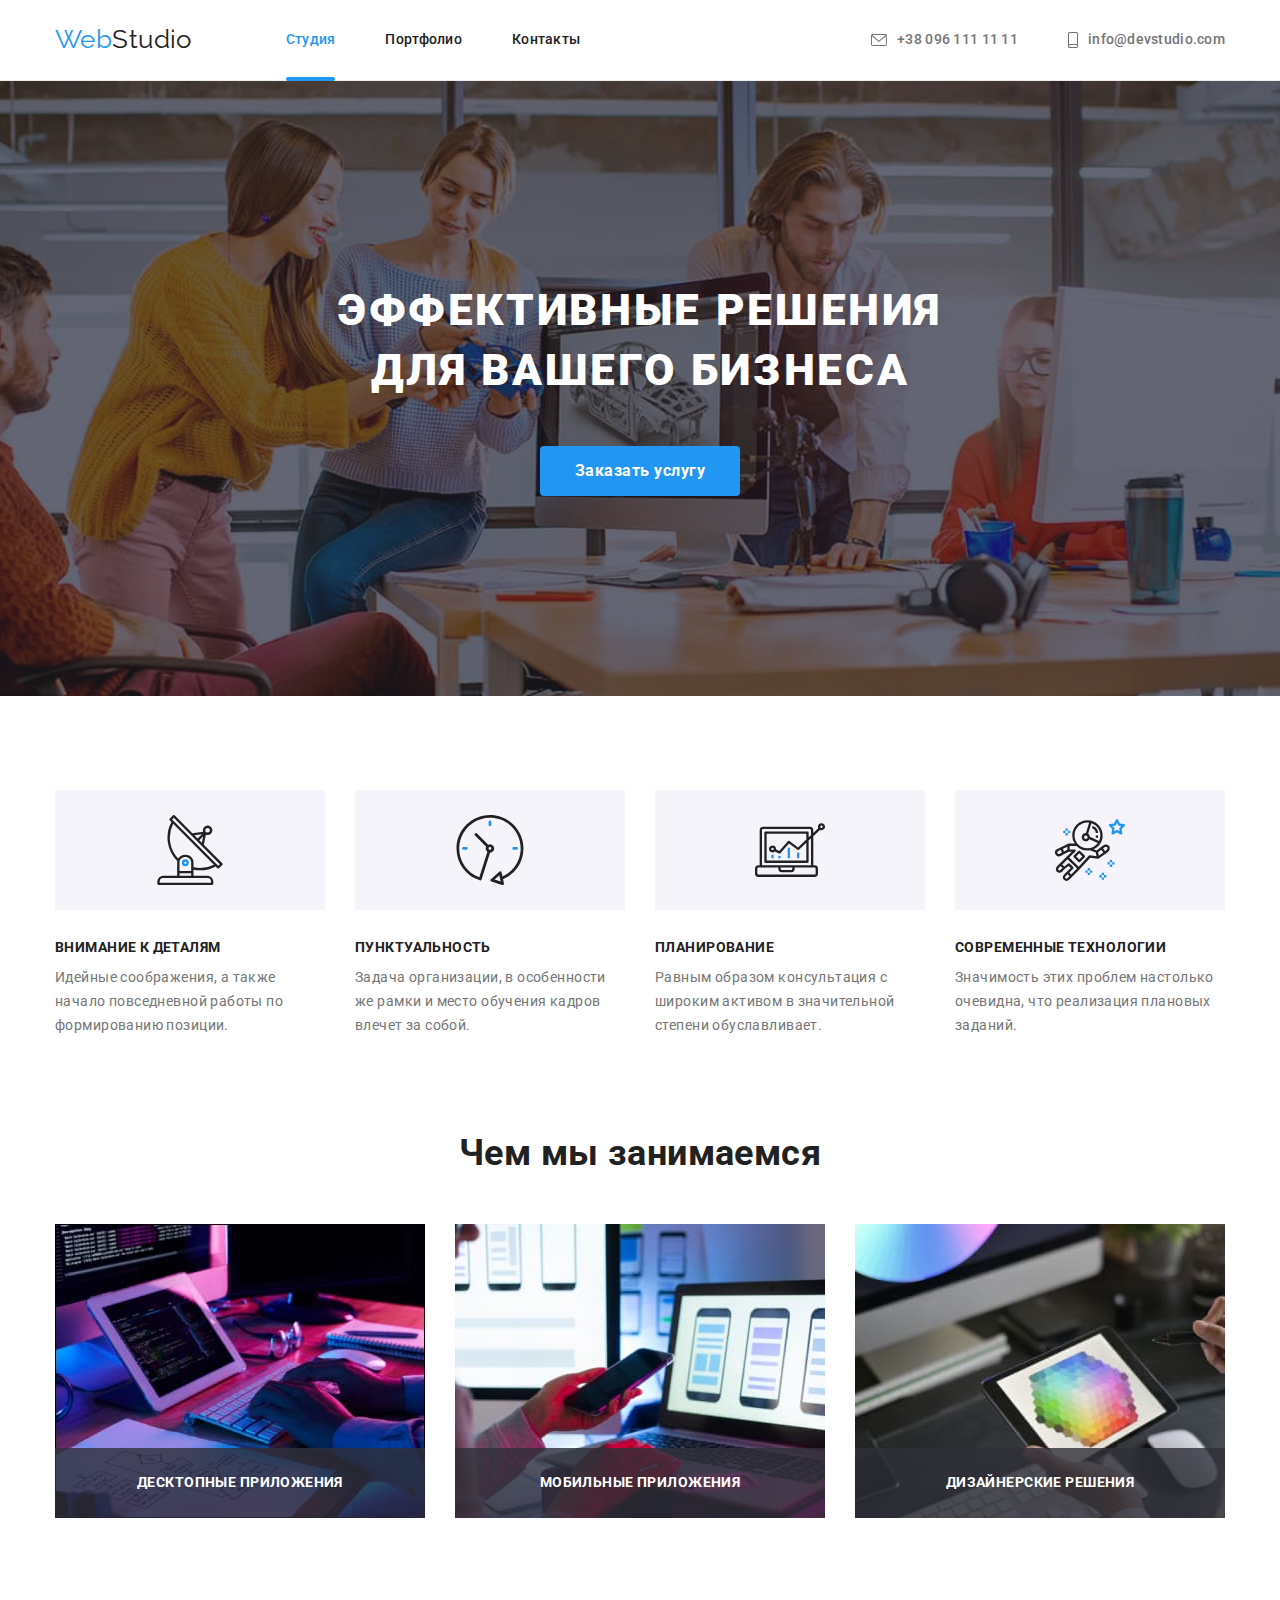
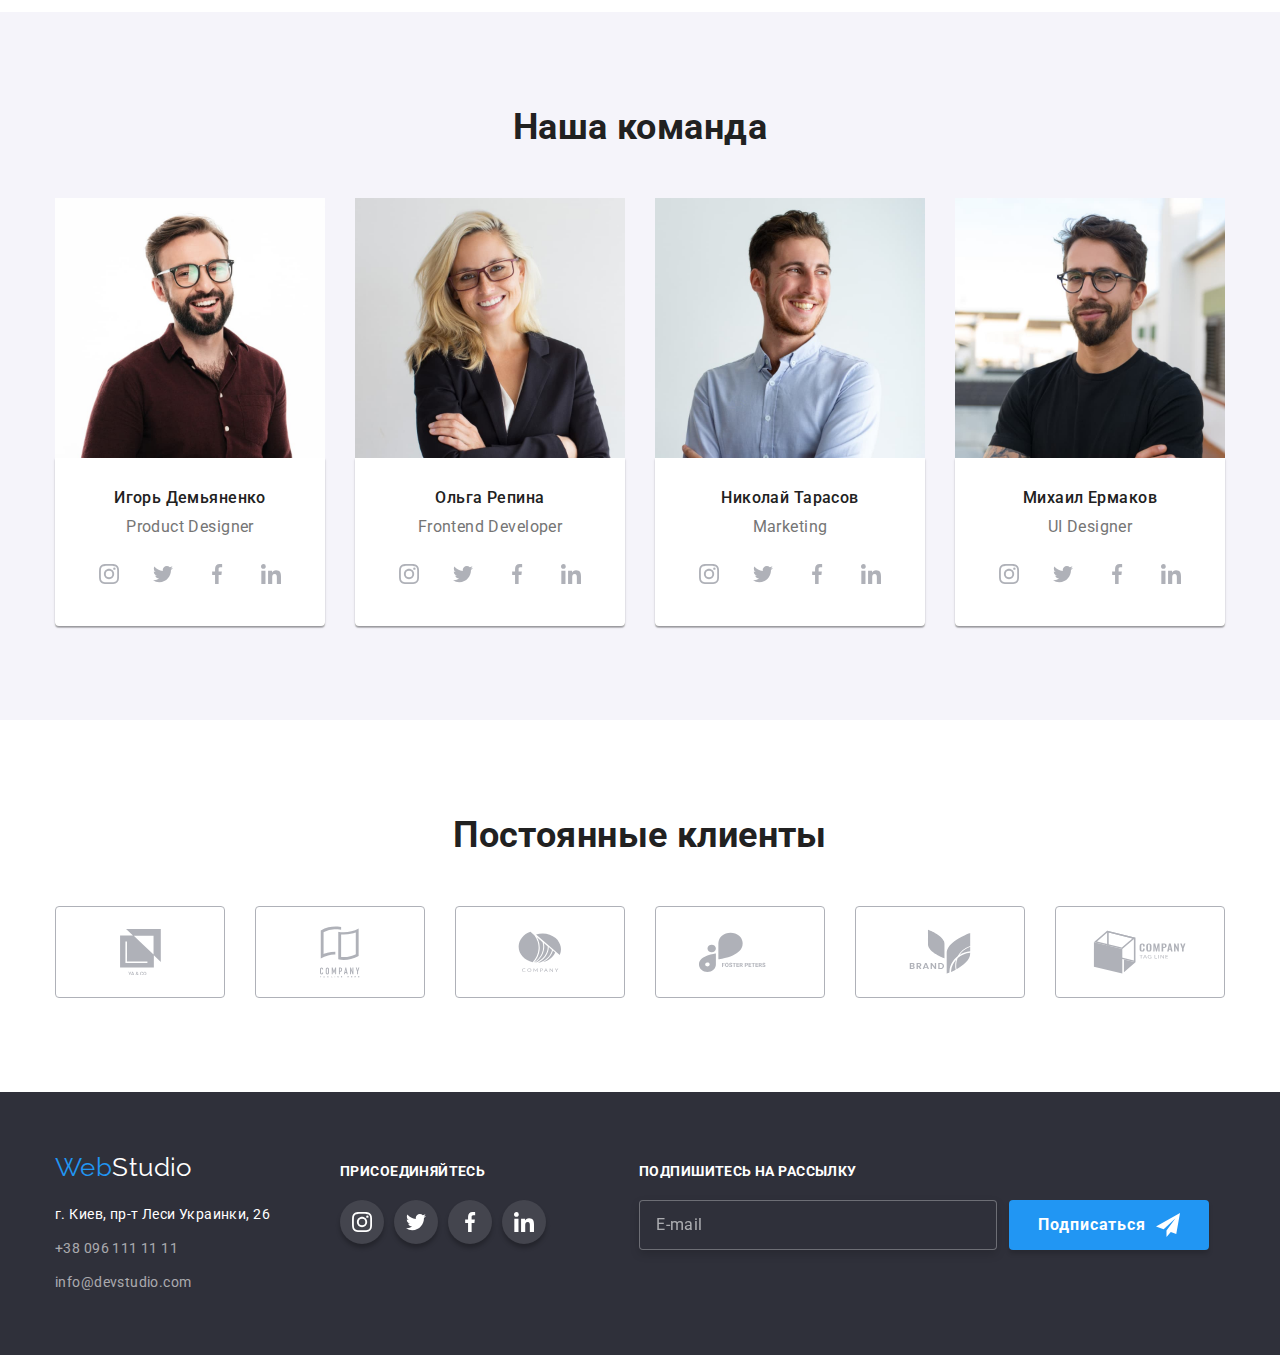
==== index.html @ 4ffe0997 "Created" ====
<!DOCTYPE html>
<html lang="ru">
	<head>
		<meta charset="UTF-8" />
		<meta http-equiv="X-UA-Compatible" content="IE=edge" />
		<meta name="viewport" content="width=device-width, initial-scale=1.0" />
		<title>Home Work №6</title>
		<link
			href="https://fonts.googleapis.com/css2?family=Raleway:wght@700&family=Roboto:wght@400;500;700;900&display=swap"
			rel="stylesheet"
		/>
		<link
			rel="stylesheet"
			href="https://cdnjs.cloudflare.com/ajax/libs/modern-normalize/1.0.0/modern-normalize.min.css"
		/>
		<link rel="stylesheet" href="./css/styles.css" />
	</head>
	<body>
		<!-- Навигация, логотип -->
		<header class="header">
			<div class="conteiner page-navigation">
				<a href="index.html" lang="en" class="header-logo">
					<span class="logo-span">Web</span>Studio</a>
				<nav class="header-navigation">
					<ul class="list navigation-list">
						<li class="item-nav"><a href="index.html" class="link current">Студия</a></li>
						<li class="item-nav"><a href="portfolio.html" class="link">Портфолио</a></li>
						<li class="item-nav"><a href="#" class="link">Контакты</a></li>
					</ul>
				</nav>
				<ul class="header-address list">
					<li class="item-adr">
						<a href="tel:+380961111111" class="link icon-contact">
							<svg class="header-icon" width="16" height="12">
								<use href="./images/icons.svg#icon-envelope"></use>
							</svg>
							+38 096 111 11 11
						</a>
					</li>
					<li class="item-adr">
						<a href="mailto:info@devstudio.com" class="link icon-contact">
							<svg class="header-icon" width="10" height="16">
								<use href="./images/icons.svg#icon-smartphone"></use>
							</svg>
							info@devstudio.com
						</a>
					</li>
				</ul>
			</div>
		</header>
		<!-- Главная страница-->
		<main>
			<!--Секция герой-->
			<section class="hero">
				<div class="conteiner">
					<h1 class="hero-title">Эффективные решения для вашего бизнеса</h1>
					<button class="hero-button" data-modal-open type="button" >Заказать услугу</button>
				</div>
			</section>
			<!--Наши преимущества-->
			<section class="section characters-section">
				<div class="conteiner">
					<h2 class="hidden">Наши преимущества</h2>
					<ul class="list characters-list">
						<li class="item-characters">
							<div class="decoration-bacground">
								<svg width="70" height="70">
									<use href="./images/icons.svg#icon-antenna"></use>
								</svg>
							</div>
							<h3 class="items-title">Внимание к деталям</h3>
							<p class="items-description">
								Идейные соображения, а также начало повседневной работы по формированию позиции.
							</p>
						</li>
						<li class="item-characters">
							<div class="decoration-bacground">
								<svg width="70" height="70">
									<use href="./images/icons.svg#clock"></use>
								</svg>
							</div>
							<h3 class="items-title">Пунктуальность</h3>
							<p class="items-description">
								Задача организации, в особенности же рамки и место обучения кадров влечет за собой.
							</p>
						</li>
						<li class="item-characters">
							<div class="decoration-bacground">
								<svg width="70" height="70">
									<use href="./images/icons.svg#diagram"></use>
								</svg>
							</div>
							<h3 class="items-title">Планирование</h3>
							<p class="items-description">
								Равным образом консультация с широким активом в значительной степени обуславливает.
							</p>
						</li>
						<li class="item-characters">
							<div class="decoration-bacground">
								<svg width="70" height="70">
									<use href="./images/icons.svg#icon-astronaut"></use>
								</svg>
							</div>
							<h3 class="items-title">Современные технологии</h3>
							<p class="items-description">
								Значимость этих проблем настолько очевидна, что реализация плановых заданий.
							</p>
						</li>
					</ul>
				</div>
			</section>
			<!-- Что мы делаем-->
			<section class="section work-section">
				<div class="conteiner">
					<h2 class="work-title">Чем мы занимаемся</h2>
					<ul class="list work-list">
						<li class="item-work-photo">
							<div class="photo-overlay">
								<img
									src="./images/img.jpg"
									alt="програмист работает на компьютере"
									width="370"
									height="294"
								/>
								<p class="photo-description">Десктопные приложения</p>
							</div>
						</li>
						<li class="item-work-photo">
							<div class="photo-overlay">
								<img
									src="./images/box_2.jpg"
									alt="програмист работает на мобильном телефоне"
									width="370"
									height="294"
								/>
								<p class="photo-description">Мобильные приложения</p>
							</div>
						</li>
						<li class="item-work-photo">
							<div class="photo-overlay">
								<img
									src="./images/box_3.jpg"
									alt="програмист работает на планшете"
									width="370"
									height="294"
								/>
								<p class="photo-description">Дизайнерские решения</p>
							</div>
						</li>
					</ul>
				</div>
			</section>
			<!-- Наша команда -->
			<section class="section-team">
				<div class="conteiner team">
					<h2 class="team-title">Наша команда</h2>
					<ul class="list team-list">
						<li class="item-team">
							<img src="./images/manager.jpg" alt="дизайнер" width="270" height="260" />
							<div class="team-border">
								<h3 class="team-name">Игорь Демьяненко</h3>
								<p lang="en" class="team-proffesion">Product Designer</p>
								<ul class="list socialicons-list team">
									<li class="item-socialicons">
										<a
											class="socialicons-link team"
											href="https://www.instagram.com/"
											target="_blank"
											rel="noreferrer noopener"
										>
											<svg class="socialicons-image team" width="20" height="20">
												<use href="./images/icons.svg#icon-instagram"></use>
											</svg>
										</a>
									</li>
									<li class="item-socialicons">
										<a class="socialicons-link team" href="https://twitter.com/" target="_blank" rel="noreferrer noopener">
											<svg class="socialicons-image team" width="20" height="20">
												<use href="./images/icons.svg#icon-twitter"></use>
											</svg>
										</a>
									</li>
									<li class="item-socialicons">
										<a
											class="socialicons-link team"
											href="https://www.facebook.com/"
											target="_blank"
											rel="noreferrer noopener"
										>
											<svg class="socialicons-image team" width="20" height="20">
												<use href="./images/icons.svg#icon-facebook"></use>
											</svg>
										</a>
									</li>
									<li class="item-socialicons">
										<a
											class="socialicons-link team"
											href="https://ru.linkedin.com/"
											target="_blank"
											rel="noreferrer noopener"
										>
											<svg class="socialicons-image team" width="20" height="20">
												<use href="./images/icons.svg#icon-linkedin"></use>
											</svg>
										</a>
									</li>
								</ul>
							</div>
						</li>
						<li class="item-team">
							<img src="./images/developer.jpg" alt="фронтенд разработчик" width="270" height="260" />
							<div class="team-border">
								<h3 class="team-name">Ольга Репина</h3>
								<p lang="en" class="team-proffesion">Frontend Developer</p>
								<ul class="list socialicons-list team">
									<li class="item-socialicons">
										<a
											class="socialicons-link team"
											href="https://www.instagram.com/"
											target="_blank"
											rel="noreferrer noopener"
										>
											<svg class="socialicons-image team" width="20" height="20">
												<use href="./images/icons.svg#icon-instagram"></use>
											</svg>
										</a>
									</li>
									<li class="item-socialicons">
										<a class="socialicons-link team" href="https://twitter.com/" target="_blank" rel="noreferrer noopener">
											<svg class="socialicons-image team" width="20" height="20">
												<use href="./images/icons.svg#icon-twitter"></use>
											</svg>
										</a>
									</li>
									<li class="item-socialicons">
										<a
											class="socialicons-link team"
											href="https://www.facebook.com/"
											target="_blank"
											rel="noreferrer noopener"
										>
											<svg class="socialicons-image team" width="20" height="20">
												<use href="./images/icons.svg#icon-facebook"></use>
											</svg>
										</a>
									</li>
									<li class="item-socialicons">
										<a
											class="socialicons-link team"
											href="https://ru.linkedin.com/"
											target="_blank"
											rel="noreferrer noopener"
										>
											<svg class="socialicons-image team" width="20" height="20">
												<use href="./images/icons.svg#icon-linkedin"></use>
											</svg>
										</a>
									</li>
								</ul>
							</div>
						</li>
						<li class="item-team">
							<img src="./images/marketing.jpg" alt="маркетолог" width="270" height="260" />
							<div class="team-border">
								<h3 class="team-name">Николай Тарасов</h3>
								<p lang="en" class="team-proffesion">Marketing</p>
								<ul class="list socialicons-list team">
									<li class="item-socialicons">
										<a
											class="socialicons-link team"
											href="https://www.instagram.com/"
											target="_blank"
											rel="noreferrer noopener"
										>
											<svg class="socialicons-image team" width="20" height="20">
												<use href="./images/icons.svg#icon-instagram"></use>
											</svg>
										</a>
									</li>
									<li class="item-socialicons">
										<a class="socialicons-link team" href="https://twitter.com/" target="_blank" rel="noreferrer noopener">
											<svg class="socialicons-image team" width="20" height="20">
												<use href="./images/icons.svg#icon-twitter"></use>
											</svg>
										</a>
									</li>
									<li class="item-socialicons">
										<a
											class="socialicons-link team"
											href="https://www.facebook.com/"
											target="_blank"
											rel="noreferrer noopener"
										>
											<svg class="socialicons-image team" width="20" height="20">
												<use href="./images/icons.svg#icon-facebook"></use>
											</svg>
										</a>
									</li>
									<li class="item-socialicons">
										<a
											class="socialicons-link team"
											href="https://ru.linkedin.com/"
											target="_blank"
											rel="noreferrer noopener"
										>
											<svg class="socialicons-image team" width="20" height="20">
												<use href="./images/icons.svg#icon-linkedin"></use>
											</svg>
										</a>
									</li>
								</ul>
							</div>
						</li>
						<li class="item-team">
							<img src="./images/designer.jpg" alt="дизайнер" width="270" height="260" />
							<div class="team-border">
								<h3 class="team-name">Михаил Ермаков</h3>
								<p lang="en" class="team-proffesion">UI Designer</p>
								<ul class="list socialicons-list team">
									<li class="item-socialicons">
										<a
											class="socialicons-link team"
											href="https://www.instagram.com/"
											target="_blank"
											rel="noreferrer noopener"
										>
											<svg class="socialicons-image team" width="20" height="20">
												<use href="./images/icons.svg#icon-instagram"></use>
											</svg>
										</a>
									</li>
									<li class="item-socialicons">
										<a class="socialicons-link team" href="https://twitter.com/" target="_blank" rel="noreferrer noopener">
											<svg class="socialicons-image team" width="20" height="20">
												<use href="./images/icons.svg#icon-twitter"></use>
											</svg>
										</a>
									</li>
									<li class="item-socialicons">
										<a
											class="socialicons-link team"
											href="https://www.facebook.com/"
											target="_blank"
											rel="noreferrer noopener"
										>
											<svg class="socialicons-image team" width="20" height="20">
												<use href="./images/icons.svg#icon-facebook"></use>
											</svg>
										</a>
									</li>
									<li class="item-socialicons">
										<a
											class="socialicons-link team"
											href="https://ru.linkedin.com/"
											target="_blank"
											rel="noreferrer noopener"
										>
											<svg class="socialicons-image team" width="20" height="20">
												<use href="./images/icons.svg#icon-linkedin"></use>
											</svg>
										</a>
									</li>
								</ul>
							</div>
						</li>
					</ul>
				</div>
			</section>
			<!-- Наши клиенты -->
			<section class="section-clients">
				<div class="conteiner">
					<h2 class="title-clients">Постоянные клиенты</h2>
					<ul class="list clients-list">
						<li class="item-clients">
							<a class="link-client" href="https://vega.ua/" target="_blank" rel="noreferrer noopener">
								<svg class="client-image" width="41" height="46.7">
									<use href="./images/icons.svg#icon-tagline"></use>
								</svg>
							</a>
						</li>
						<li class="item-clients">
							<a class="link-client" href="https://vega.ua/" target="_blank" rel="noreferrer noopener">
								<svg class="client-image" width="40" height="52">
									<use href="./images/icons.svg#icon-yaco"></use>
								</svg>
							</a>
						</li>
						<li class="item-clients">
							<a class="link-client" href="https://vega.ua/" target="_blank" rel="noreferrer noopener">
								<svg class="client-image" width="43.46" height="41.18">
									<use href="./images/icons.svg#icon-company"></use>
								</svg>
							</a>
						</li>
						<li class="item-clients">
							<a class="link-client" href="https://vega.ua/" target="_blank" rel="noreferrer noopener">
								<svg class="client-image" width="84.44" height="40.62">
									<use href="./images/icons.svg#icon-foster"></use>
								</svg>
							</a>
						</li>
						<li class="item-clients">
							<a class="link-client" href="https://vega.ua/" target="_blank" rel="noreferrer noopener">
								<svg class="client-image" width="62.54" height="45.43">
									<use href="./images/icons.svg#icon-brand"></use>
								</svg>
							</a>
						</li>
						<li class="item-clients">
							<a class="link-client" href="https://vega.ua/" target="_blank" rel="noreferrer noopener">
								<svg class="client-image" width="93.79" height="43.93">
									<use href="./images/icons.svg#icon-companyteg"></use>
								</svg>
							</a>
						</li>
					</ul>
				</div>
			</section>
		</main>
		<!-- Адрес, контакты -->
		<footer class="footer">
			<div class="conteiner flex-bottom">
				<div class="footer-firstblock">
					<a href="index.html" lang="en" class="footer-logo">
						<span class="logo-bottom">Web</span>Studio</a>
					<address>
						<ul class="list">
							<li class="item-contact">
								<a
									href="https://www.google.com.ua/maps/place/%D0%B1%D1%83%D0%BB.+%D0%9B%D0%B5%D1%81%D0%B8+%D0%A3%D0%BA%D1%80%D0%B0%D0%B8%D0%BD%D0%BA%D0%B8,+26,+%D0%9A%D0%B8%D0%B5%D0%B2,+02000/@50.4265807,30.5361971,17z/data=!3m1!4b1!4m5!3m4!1s0x40d4cf0e033ecbe9:0x57a4dffefec77da0!8m2!3d50.4265807!4d30.5383858?hl=ru"
									target="_blank"
									rel="noreferrer noopener"
									class="link-map"
								>
									г. Киев, пр-т Леси Украинки, 26
								</a>
							</li>
							<li class="item-contact">
								<a href="tel:+380961111111" class="link-contact">+38 096 111 11 11</a>
							</li>
							<li>
								<a href="mailto:info@devstudio.com" class="link-contact">info@devstudio.com</a>
							</li>
						</ul>
					</address>
				</div>
				<div class="social-block">
					<p class="social-bl-title">присоединяйтесь</p>
					<ul class="list socialicons-list">
						<li class="item-socialicons">
							<a class="socialicons-link" href="https://www.instagram.com/" target="_blank" rel="noreferrer noopener">
								<svg class="socialicons-image" width="20" height="20">
									<use href="./images/icons.svg#icon-instagram"></use>
								</svg>
							</a>
						</li>
						<li class="item-socialicons">
							<a class="socialicons-link" href="https://twitter.com/" target="_blank" rel="noreferrer noopener">
								<svg class="socialicons-image" width="20" height="20">
									<use href="./images/icons.svg#icon-twitter"></use>
								</svg>
							</a>
						</li>
						<li class="item-socialicons">
							<a class="socialicons-link" href="https://www.facebook.com/" target="_blank" rel="noreferrer noopener">
								<svg class="socialicons-image" width="20" height="20">
									<use href="./images/icons.svg#icon-facebook"></use>
								</svg>
							</a>
						</li>
						<li class="item-socialicons">
							<a class="socialicons-link" href="https://ru.linkedin.com/" target="_blank" rel="noreferrer noopener">
								<svg class="socialicons-image" width="20" height="20">
									<use href="./images/icons.svg#icon-linkedin"></use>
								</svg>
							</a>
						</li>
					</ul>
				</div>
				<div class="subscribe-block">
					<b class="subscribe-block-title">Подпишитесь на рассылку</b>
					<form class="subscribe-form">
						<label class="hidden" for="e-mail">E-mail</label>
						<input type="email" name="e-mail" id="e-mail" placeholder="E-mail" />
						<button class="btn-submit" type="submit">
							Подписаться
							<svg class="icon-send" width="24" height="24">
								<use href="./images/icons.svg#icon-icon-send"></use>
							</svg>
						</button>
					</form>
				</div>
			</div>
		</footer>
		<!-- Moдальное окно -->
		<div class="backdrop is-hidden" data-modal>
			<div class="modal">
				<button data-modal-close class="close-btn" type="button">
					<svg class="close-svg" width="11" height="11">
						<use href="./images/icons.svg#Vector"></use>
					</svg>
				</button>
				<b class="modal-title">Оставьте свои данные, мы вам перезвоним</b>
				<form action="subscribe" class="form">
					<ul class="list form-list">
						<li class="item-form">
							<label class="label-form" for="name">Имя</label>
							<div class="item-form-thumb">
								<input type="text" name="name" id="name" />
								<span class="modal-span">
									<svg width="18" height="18">
										<use href="./images/icons.svg#icon-person-form"></use>
									</svg>
								</span>
							</div>
						</li>
						<li class="item-form">
							<label class="label-form" for="tel">Телефон</label>
							<div class="item-form-thumb">
								<input type="tel" name="tel" id="tel" />
								<span class="modal-span">
									<svg class="" width="18" height="18">
										<use href="./images/icons.svg#icon-phone-form"></use>
									</svg>
								</span>
							</div>
						</li>
						<li class="item-form">
							<label class="label-form" for="email">Почта</label>

							<div class="item-form-thumb">
								<input type="email" name="email" id="email" />
								<span class="modal-span">
									<svg class="" width="18" height="18">
										<use href="./images/icons.svg#icon-email-form"></use>
									</svg>
								</span>
							</div>
						</li>
						<li class="item-form">
							<label class="label-form" for="comment">Комментарий</label>
							<textarea name="comment" id="comment" rows="10" placeholder="Введите текст"></textarea>
						</li>
					</ul>
					<div class="checkbox-block">
						<label class="checkbox-label">
							<input class="checkbox hidden" type="checkbox" name="policy" />
							<span class="checkbox-decor">
								<svg width="16" height="15">
									<use href="./images/icons.svg#icon-icon-check"></use>
								</svg>
							</span>
							<span class="checkbox-policy">Соглашаюсь с рассылкой и принимаю
							<a class="link-policy" href="#">Условия договора</a></span>
						</label>
					</div>

					<div class="btn-direction">
						<button class="btn-submit form" type="submit">Отправить</button>
					</div>
				</form>
			</div>
		</div>
		<script src="./js/modal.js"></script>
	</body>
</html>
---- css/styles.css ----
/* Основные свойства */
:root {
	--primary-text-colour: #212121;
	--title-text-colour: #757575;
	--accent-colour: #2196f3;
	--page-maintitle-color: #ffffff;
	--hero-footer-backcolor: #2f303a;
	--change-color-button: #188ce8;
	--transition-cube: cubic-bezier(0.4, 0, 0.2, 1);
}
h1,
h2,
h3,
h4,
h5,
h6 {
	margin: 0;
}

/* Общие стили*/
body {
	background-color: var(--page-maintitle-color);
	color: var(--primary-text-colour);
	font-family: "Roboto", sans-serif;
	font-size: 14px;
	letter-spacing: 0.03em;
}
.list {
	list-style: none;
	margin: 0;
	padding: 0;
}
.conteiner {
	width: 1200px;
	/* outline: 2px solid tomato; */
	margin-left: auto;
	margin-right: auto;
	padding-left: 15px;
	padding-right: 15px;
}

img {
	display: block;
	max-width: 100%;
	height: auto;
}
.hidden {
	position: absolute;
	white-space: nowrap;
	width: 1px;
	height: 1px;
	overflow: hidden;
	border: 0;
	padding: 0;
	clip: rect(0 0 0 0);
	clip-path: inset(50%);
	margin: -1px;
}
textarea {
	resize: none;
}
/*Навигация, логотип верх страницы */
.header {
	border-bottom: 1px solid rgba(236, 236, 236, 1);
}
.page-navigation {
	display: flex;
	align-items: center;
	border-bottom: none;
}
.header-logo {
	display: block;
	padding-top: 24px;
	padding-bottom: 25px;

	transition: color 250ms var(--transition-cube);

	text-decoration: none;
	color: var(--primary-text-colour);
	font-family: "Raleway", sans-serif;
	font-size: 26px;
	line-height: 1.19;
}
.logo-span {
	color: var(--accent-colour);
}
.header-logo:hover,
.header-logo:focus {
	color: var(--accent-colour);
}
.header-navigation {
	margin-left: 94px;
}
.navigation-list {
	display: flex;
}
.item-nav + .item-nav {
	margin-left: 50px;
}
.link {
	padding-top: 32px;
	padding-bottom: 32px;
	display: block;
	
	text-decoration: none;
	font-weight: 500;
	font-size: 14px;
	line-height: 1.14;
	letter-spacing: 0.02em;
	color: var(--primary-text-colour);

}
.item-nav .link {
	position: relative;
	display: inline-block;

	transition: color 250ms var(--transition-cube);
}
.link.current {
	color: var(--accent-colour);
}
.link.current::after {
	position: absolute;
	left: 0;
	bottom: -1px;

	content: "";
	width: 100%;
	height: 4px;
	background-color: rgba(33, 150, 243, 1);
	border-radius: 2px;
}
.header-address {
	display: flex;
	margin-left: auto;

	transition: color 250ms var(--transition-cube);
}
.item-adr:not(:last-child) {
	margin-right: 50px;
}
.icon-contact {
	display: flex;
	padding-top: 32px;
	padding-bottom: 32px;
	align-items: center;
	color: var(--title-text-colour);
	transition: color 250ms var(--transition-cube);
}
.header-icon {
	margin-right: 10px;
	fill: currentColor;
}
.link:hover,
.link:focus,
.header-address .link:hover,
.header-address .link:focus {
	color: var(--accent-colour);
}

/* Главная страница */
/* Секция герой */
.hero .conteiner {
	width: 696px;
}
.hero {
	padding-top: 200px;
	padding-bottom: 200px;
	margin-left: auto;
	margin-right: auto;

	text-align: center;

	/* outline: solid 3px tomato; */
	background-color: var(--hero-footer-backcolor);

	max-width: 1600px;
	background-image: linear-gradient(to right, rgba(47, 48, 58, 0.4), rgba(47, 48, 58, 0.4)),
		url(../images/sectionphoto.jpg);
	background-repeat: no-repeat;
	background-position: center;
	background-size: cover;
}

.hero-title {
	display: block;
	margin-bottom: 45px;

	color: var(--page-maintitle-color);
	font-weight: 900;
	font-size: 44px;
	line-height: 1.36;
	text-transform: uppercase;
	letter-spacing: 0.06em;
}
.hero-button {
	background-color: var(--accent-colour);
	color: var(--page-maintitle-color);
	font-weight: 700;
	font-size: 16px;
	line-height: 1.88;
	letter-spacing: 0.03em;

	transition: color 250ms var(--transition-cube), background-color 250ms var(--transition-cube);

	min-width: 200px;
	border-radius: 4px;
	border: none;
	cursor: pointer;
	padding: 10px 32px;
}
.hero-button:hover,
.hero-button:focus {
	color: var(--page-maintitle-color);
	background-color: var(--change-color-button);
}

/* Секция наши преимущества */
.characters-section {
	padding-top: 94px;
	padding-bottom: 94px;
}
.characters-list {
	display: flex;
}
.item-characters {
	width: 270px;
}
.item-characters:not(:last-child) {
	margin-right: 30px;
}
.decoration-bacground {
	display: flex;
	align-items: center;
	justify-content: center;
	margin-bottom: 30px;
	height: 120px;
	background-color: rgba(245, 244, 250, 1);
}
.items-title {
	margin-bottom: 10px;

	font-weight: 700;
	font-size: 14px;
	line-height: 1.14;
	text-transform: uppercase;
	letter-spacing: 0.03em;
}
.items-description {
	margin: 0;

	color: var(--title-text-colour);
	line-height: 1.71;
	letter-spacing: 0.03em;
}

/* Что мы делаем */
.work-section {
	padding-bottom: 94px;
}
.work-title {
	margin-bottom: 50px;
	font-weight: 700;
	font-size: 36px;
	line-height: 1.17;
	text-align: center;
}
.work-list {
	display: flex;
}
.item-work-photo:not(:last-child) {
	margin-right: 30px;
}
.photo-overlay {
	position: relative;
}
.photo-description {
	position: absolute;
	left: 0;
	bottom: 0;
	width: 100%;
	height: 70px;

	display: flex;
	justify-content: center;
	align-items: center;

	margin: 0;

	font-weight: 700;
	line-height: 1.17;
	color: rgba(255, 255, 255, 1);
	text-transform: uppercase;

	background-color: rgba(47, 48, 58, 0.8);
}
/* Наша команда */
.section-team {
	background-color: #f5f4fa;
	padding-top: 94px;
	padding-bottom: 94px;
}
.team-title {
	margin-bottom: 50px;
	font-weight: 700;
	font-size: 36px;
	line-height: 1.17;
	text-align: center;	
}
.team-list {
	display: flex;
}
.item-team:not(:last-child) {
	margin-right: 30px;
}
.item-team {
	text-align: center;
	background-color: var(--page-maintitle-color);
}
.team-border {
	padding-top: 30px;
	padding-bottom: 30px;
	border-radius: 0px 0px 4px 4px;

	box-shadow: 0px 2px 1px 0px rgba(0, 0, 0, 0.2), 0px 1px 1px 0px rgba(0, 0, 0, 0.14),
		0px 1px 3px 0px rgba(0, 0, 0, 0.12);
}
.team-name {
	font-weight: 500;
	font-size: 16px;
	line-height: 1.19;
	margin-bottom: 10px;
}
.team-proffesion {
	color: var(--title-text-colour);
	font-size: 16px;
	line-height: 1.19;
	margin: 0;
	margin-bottom: 16px;
}
.socialicons-list {
	display: flex;
}
.socialicons-list.team {
	justify-content: center;
}
.item-socialicons:not(:last-child) {
	margin-right: 10px;
}
.socialicons-link.team {
	border: none;
	box-shadow: none;
	color: #afb1b8;

	transition: color 250ms var(--transition-cube), background-color 250ms var(--transition-cube);
}
.socialicons-link.team:hover,
.socialicons-link.team:focus {
	color: var(--page-maintitle-color);
}
.socialicons-link {
	display: flex;
	align-items: center;
	justify-content: center;

	transition: background-color 250ms var(--transition-cube);

	width: 44px;
	height: 44px;

	background-color: rgba(255, 255, 255, 0.1);
	border-radius: 50px;
	box-shadow: 0px 4px 4px 0px rgba(0, 0, 0, 0.25);
}
.socialicons-link:hover,
.socialicons-link:focus {
	background-color: var(--accent-colour);
}
.socialicons-image.team {
	fill: currentColor;
}
.socialicons-image {
	fill: var(--page-maintitle-color);
}

/* Наши клиенты */
.section-clients {
	padding-top: 94px;
	padding-bottom: 94px;
}
.title-clients {
	margin-bottom: 50px;

	font-size: 36px;
	font-weight: 700;
	line-height: 1.17;
	text-align: center;
}
.clients-list {
	display: flex;
}
.item-clients:not(:last-child) {
	margin-right: 30px;
}
.link-client {
	display: flex;
	align-items: center;
	justify-content: center;
	width: 170px;
	height: 92px;

	transition: color 250ms var(--transition-cube), border 250ms var(--transition-cube);

	color: rgba(175, 177, 184, 1);
	border: solid 1px rgba(175, 177, 184, 1);
	border-radius: 4px;
}
.client-image {
	fill: currentColor;
}
.link-client:hover,
.link-client:focus {
	border: solid 1px rgba(33, 150, 243, 1);
	color: var(--accent-colour);
}

/* Страница Портфолио */
/* Кнопки */
.list.button {
	display: flex;
	justify-content: center;
	margin-bottom: 50px;
}
.li-button:not(:last-child) {
	margin-right: 10px;
}
.nav-buttons {
	padding: 6px 22px;

	font-weight: 500;
	font-size: 16px;
	line-height: 1.62;
	letter-spacing: 0.03em;

	transition: color 250ms var(--transition-cube), background-color 250ms var(--transition-cube),
		box-shadow 250ms var(--transition-cube);

	border-radius: 4px;
	border: none;
	cursor: pointer;
}
.nav-buttons.main {
	background-color: var(--accent-colour);
	color: var(--page-maintitle-color);
}
.nav-buttons:hover,
.nav-buttons:focus {
	color: var(--page-maintitle-color);
	background-color: var(--accent-colour);
	box-shadow: 1px 4px 6px 0px rgba(0, 0, 0, 0.16), 0px 4px 4px 0px rgba(0, 0, 0, 0.06),
		0px 1px 1px 0px rgba(0, 0, 0, 0.12);
}

/* Наши работы */
.section.serv {
	padding-top: 94px;
	padding-bottom: 94px;
}
.list.service {
	display: flex;
	flex-wrap: wrap;
}
.product {
	width: calc((100% - 60px) / 3);
	margin-right: 30px;
	margin-bottom: 30px;
}
.decor-shadow {
	text-decoration: none;
	color: var(--primary-text-colour);
	display: inline-block;

	transition: box-shadow 250ms var(--transition-cube);
}

.decor-shadow:hover,
.decor-shadow:focus {
	box-shadow: 1px 4px 6px 0px rgba(0, 0, 0, 0.16), 0px 4px 4px 0px rgba(0, 0, 0, 0.06),
		0px 1px 1px 0px rgba(0, 0, 0, 0.12);
}

.product:nth-last-child(-n + 3) {
	margin-bottom: 0px;
}
.product:nth-child(3n) {
	margin-right: 0px;
}
.decription {
	padding-top: 20px;
	padding-left: 24px;
	padding-bottom: 20px;
	padding-right: 24px;

	border-bottom: 1px solid rgba(238, 238, 238, 1);
	border-left: 1px solid rgba(238, 238, 238, 1);
	border-right: 1px solid rgba(238, 238, 238, 1);
}
.section-service {
	margin-bottom: 4px;
	font-weight: 700;
	font-size: 18px;
	line-height: 2;
	letter-spacing: 0.06em;
}
.section-description {
	font-size: 16px;
	line-height: 1.88;
	margin: 0;
}
/*Текст на синем фоне */
.thumb {
	position: relative;
	overflow: hidden;
}
.paragraf {
	position: absolute;
	transition: color 250ms var(--transition-cube), transform 250ms var(--transition-cube);
	transform: translateY(0);

	margin: 0;
	width: 100%;
	height: 100%;
	padding: 63px 24px;

	font-weight: 400;
	font-size: 18px;
	line-height: 1.56;
	letter-spacing: 00.03em;
	color: rgba(255, 255, 255, 0);
}

.decor-shadow:hover .paragraf,
.decor-shadow:focus .paragraf {
	color: rgba(255, 255, 255, 1);
	transform: translateY(0%);
}
.decor-shadow:hover .overlay,
.decor-shadow:focus .overlay {
	transform: translateY(-100%);
}
.overlay {
	position: absolute;
	transition: transform 250ms var(--transition-cube);
	transform: translateY(0);

	background-color: rgba(33, 150, 243, 0.9);
	height: 100%;
	width: 100%;
}

/* Футер */
.footer {
	background-color: var(--hero-footer-backcolor);
	padding-top: 60px;
	padding-bottom: 60px;
}
.flex-bottom {
	display: flex;
	align-items: baseline;
}
.footer-firstblock {
	margin-right: 70px;
}
.footer-logo {
	display: inline-block;
	margin-bottom: 20px;

	transition: color 250ms var(--transition-cube);

	font-family: "Raleway", sans-serif;
	color: var(--page-maintitle-color);
	font-size: 26px;
	line-height: 1.19;
	text-decoration: none;
}
.logo-bottom {
	color: var(--accent-colour);
}
.footer-logo:hover,
.footer-logo:focus {
	color: var(--accent-colour);
}
.item-contact {
	margin-bottom: 10px;
}
.link-map {
	display: block;

	text-decoration: none;
	font-style: normal;
	font-size: 14px;
	line-height: 1.71;

	color: var(--page-maintitle-color);
	transition: color 250ms var(--transition-cube);
}
.link-contact {
	display: block;

	text-decoration: none;
	font-style: normal;
	font-size: 14px;
	line-height: 1.71;

	color: rgba(255, 255, 255, 0.6);
	transition: color 250ms var(--transition-cube);
}
.link-map:hover,
.link-map:focus,
.link-contact:hover,
.link-contact:focus {
	color: var(--accent-colour);
}
/* Линки в соцсетях */
.social-bl-title {
	text-transform: uppercase;
	font-size: 14px;
	font-weight: 700;
	color: var(--page-maintitle-color);
	line-height: 1.14;
	margin: 0;
	padding: 0;
	margin-bottom: 20px;
	letter-spacing: 0.03em;
}
/* Подписка */
.subscribe-block {
	align-items: baseline;
	margin-left: 93px;
}
.subscribe-block-title {
	display: block;
	margin: 0;
	margin-bottom: 20px;
	font-weight: 700;
	font-size: 14px;
	line-height: 1.14;
	letter-spacing: 0.03em;
	text-transform: uppercase;

	color: #ffffff;
}
.subscribe-form {
	display: flex;
}
.subscribe-form input {
	padding-top: 15px;
	padding-bottom: 15px;
	padding-left: 16px;
	outline: 0;
	width: 358px;
	border: 1px solid rgba(255, 255, 255, 0.3);
	filter: drop-shadow(0px 4px 4px rgba(0, 0, 0, 0.15));
	border-radius: 4px;
	background-color: var(--hero-footer-backcolor);
}
.subscribe-form input::placeholder {

	font-weight: 400;
	font-size: 16px;
	line-height: 1.25;

	letter-spacing: 0.03em;

	color: rgba(255, 255, 255, 0.6);
}
.btn-submit {
	display: flex;
	justify-content: center;
	align-items: center;
	margin-left: 12px;

	padding: 10px 28px;

	min-width: 200px;

	font-weight: 700;
	font-size: 16px;
	line-height: 1.88;

	letter-spacing: 0.06em;

	color: var(--page-maintitle-color);

	background-color: var(--accent-colour);
	cursor: pointer;
	border: none;
	box-shadow: 0px 4px 4px rgba(0, 0, 0, 0.15);
	border-radius: 4px;

	transition: color 250ms var(--transition-cube), background-color 250ms var(--transition-cube);
}
.btn-submit:hover,
.btn-submit:focus {
	color: var(--page-maintitle-color);
	background-color: var(--change-color-button);
}
.icon-send {
	margin-left: 10px;
}

/* Модальное окно */
.backdrop {
	position: fixed;
	top: 0;
	left: 0;
	height: 100%;
	width: 100%;
	background-color: rgba(0, 0, 0, 0.2);
	opacity: 1;
	transition: opacity 250ms var(--transition-cube), visibility 250ms var(--transition-cube);
}
.backdrop.is-hidden {
	opacity: 0;
	pointer-events: none;
	visibility: hidden;
}
.modal {
	position: absolute;
	top: 50%;
	left: 50%;
	transform: translate(-50%, -50%);
	opacity: 1;

	transition: transform 250ms var(--transition-cube), opacity 250ms var(--transition-cube);

	padding: 40px;

	width: 528px;
	height: 581px;
	background-color: var(--page-maintitle-color);

	box-shadow: 0px 1px 3px rgb(0 0 0 / 12%), 0px 1px 1px rgb(0 0 0 / 14%), 0px 2px 1px rgb(0 0 0 / 20%);
	border-radius: 4px;
}
.close-btn {
	position: absolute;
	top: 8px;
	right: 8px;
	display: flex;
	align-items: center;
	justify-content: center;

	padding: 0;
	width: 30px;
	height: 30px;

	border-radius: 50px;
	border: 1px solid rgba(0, 0, 0, 0.1);
	background-color: var(--page-maintitle-color);
	cursor: pointer;
	}
.close-svg {
	transition: fill 250ms var(--transition-cube);
}
.close-btn:hover .close-svg,
.close-btn:focus .close-svg {
	fill: var(--change-color-button);
}
.modal-title {
	display: block;
	margin-bottom: 12px;

	font-weight: 700;
	font-size: 20px;
	line-height: 1.15;
	text-align: center;
	letter-spacing: 0.03em;

	color: var(--primary-text-colour);
}
.form-list {
	margin-bottom: 30px;
	display: flex;
	flex-direction: column;
}
.item-form {
	display: flex;
	flex-direction: column;
}
.item-form:not(:last-child) {
	margin-bottom: 10px;
}
.label-form {
	margin-bottom: 4px;

	font-weight: 400;
	font-size: 12px;
	line-height: 1.17;

	letter-spacing: 0.01em;

	color: var(--title-text-colour);
}
.item-form-thumb {
	position: relative;
}
.item-form input {
	padding-left: 42px;
	height: 40px;
	width: 100%;
}
.modal-span {
	position: absolute;
	top: 50%;
	left: 12px;
	transform: translateY(-50%);
}
.item-form textarea {
	padding: 12px;
	height: 120px;
}
.item-form textarea::placeholder {
	font-weight: 400;
	font-size: 12px;
	line-height: 1.17;
	letter-spacing: 0.01em;

	color: rgba(117, 117, 117, 0.5);
}
.item-form-thumb input,
.item-form textarea {
	border: 1px solid #21212133;
	border-radius: 4px;
	transition: border 250ms var(--transition-cube);
}

.item-form-thumb input:hover,
textarea:hover {
	border: 1px solid var(--accent-colour);
}
.item-form svg {
	transition: fill 250ms var(--transition-cube);
}

.item-form:focus-within svg {
	fill: var(--change-color-button);
}

.item-form-thumb:focus-within input,
.item-form:focus-within textarea {
	outline: 0;
	border-color: var(--accent-colour);
}
/* Кастомный чекбокс */
.checkbox-block {
	margin-bottom: 20px;
	display: flex;
	justify-content: center;
	align-items: center;
}
.checkbox-label {
	display: flex;
	justify-content: center;
	align-items: center;
}
.checkbox-decor {
	width: 16px;
	height: 15px;
	display: inline-block;
	border: solid 1px var(--primary-text-colour);
	border-radius: 4px;

	transition: border-color 250ms var(--transition-cube), background-color 250ms var(--transition-cube);
}
.checkbox-policy {
	margin-left: 8px;

	font-weight: 400;
	font-size: 14px;
	line-height: 1.71;
	letter-spacing: 0.03em;
	color: var(--title-text-colour);
}
.link-policy {
	color: var(--accent-colour);
	
	font-weight: 400;
	font-size: 14px;
	line-height: 1.71;
	letter-spacing: 0.03em;
}
.checkbox:checked + .checkbox-decor {
	background-color: var(--accent-colour);
	border: none;
}
.checkbox:hover + .checkbox-decor,
.checkbox:focus + .checkbox-decor
{
	border-color: var(--accent-colour);
}
.btn-direction {
	display: flex;
	justify-content: center;
}
.btn-submit.form {
	margin: 0;
}
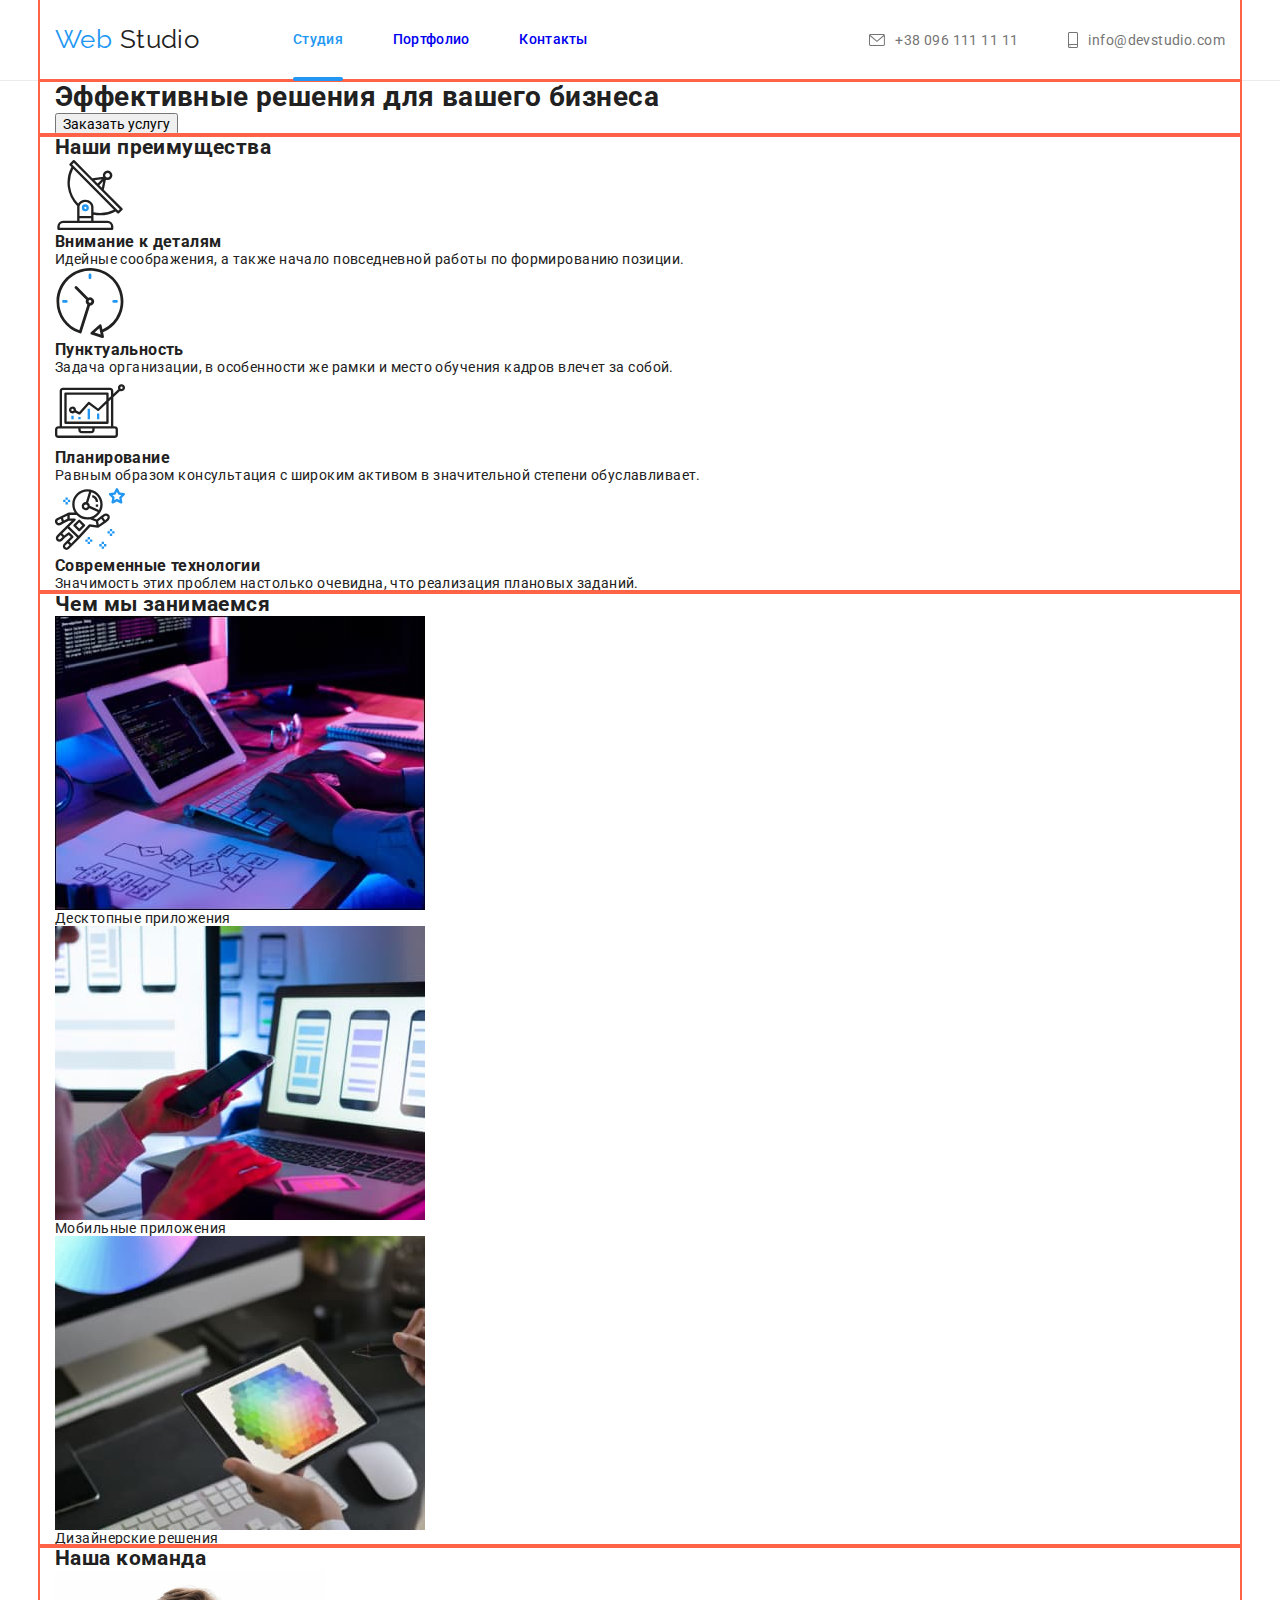
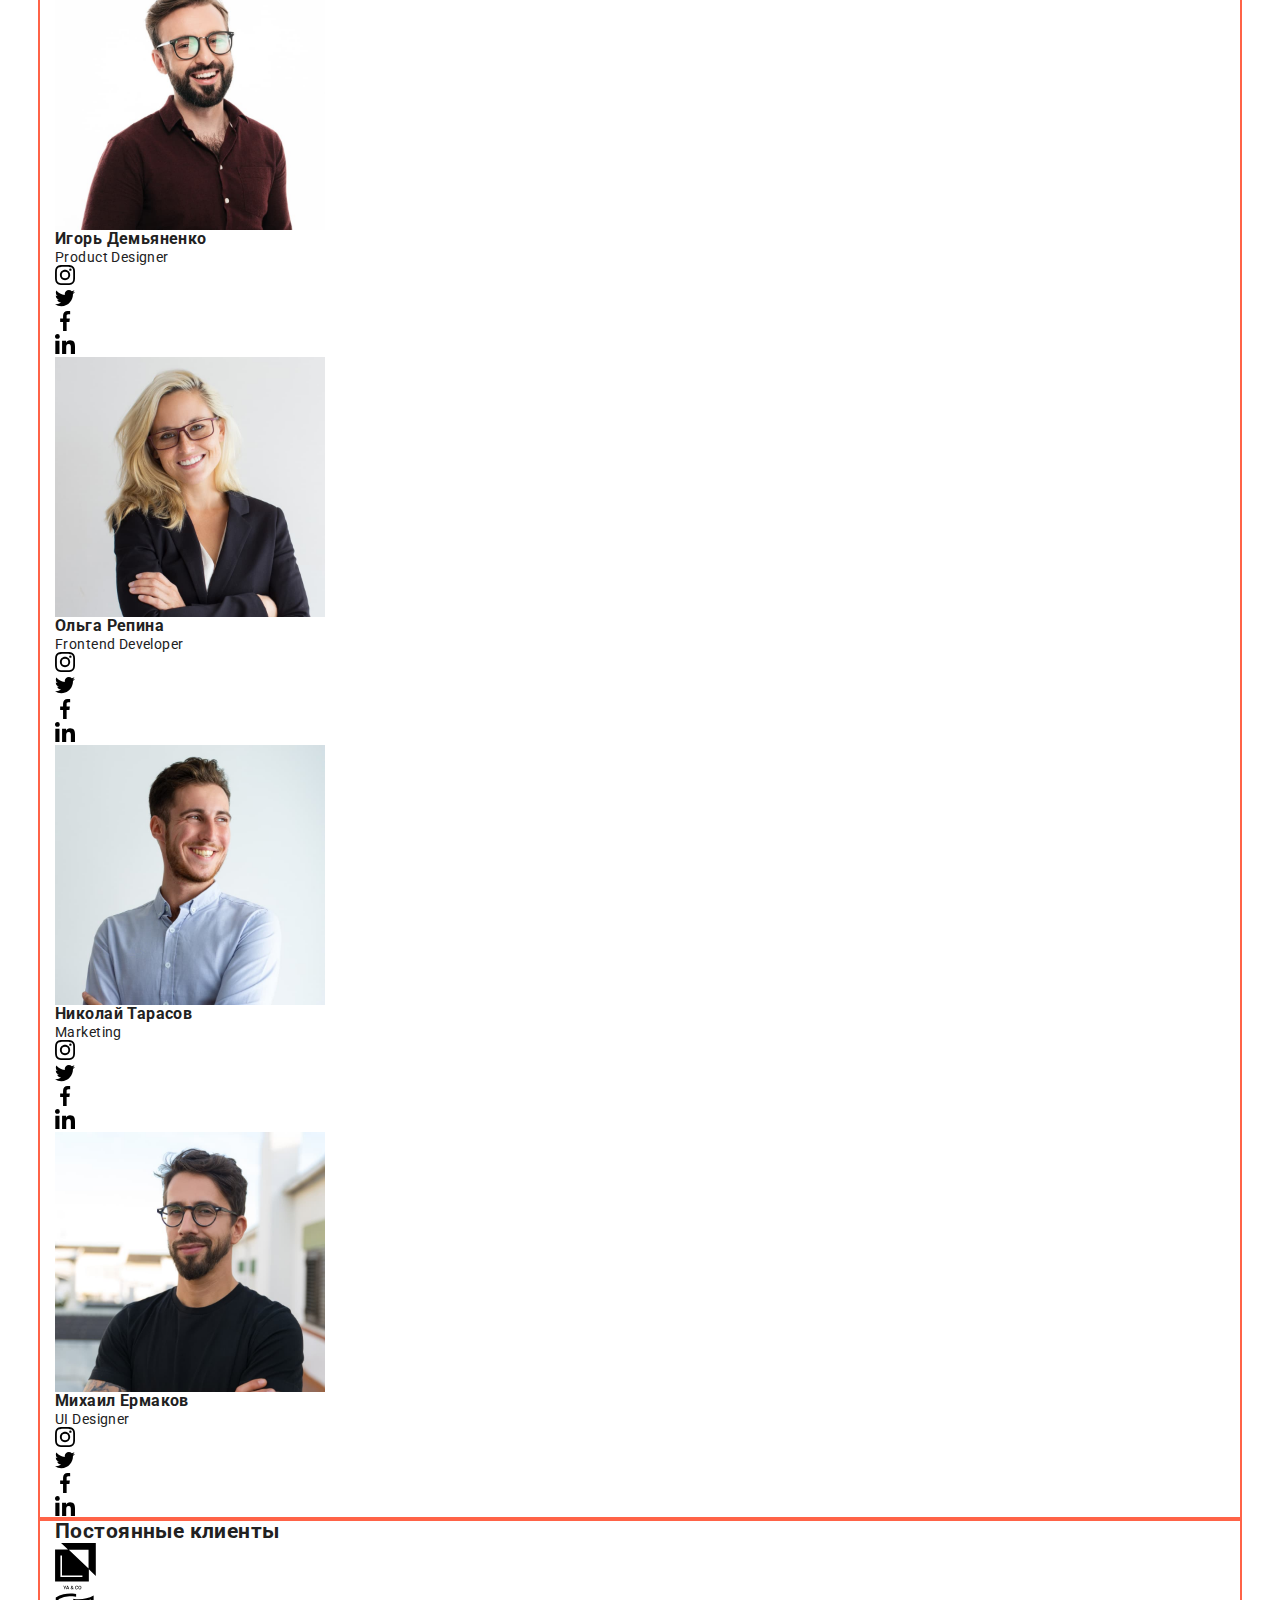
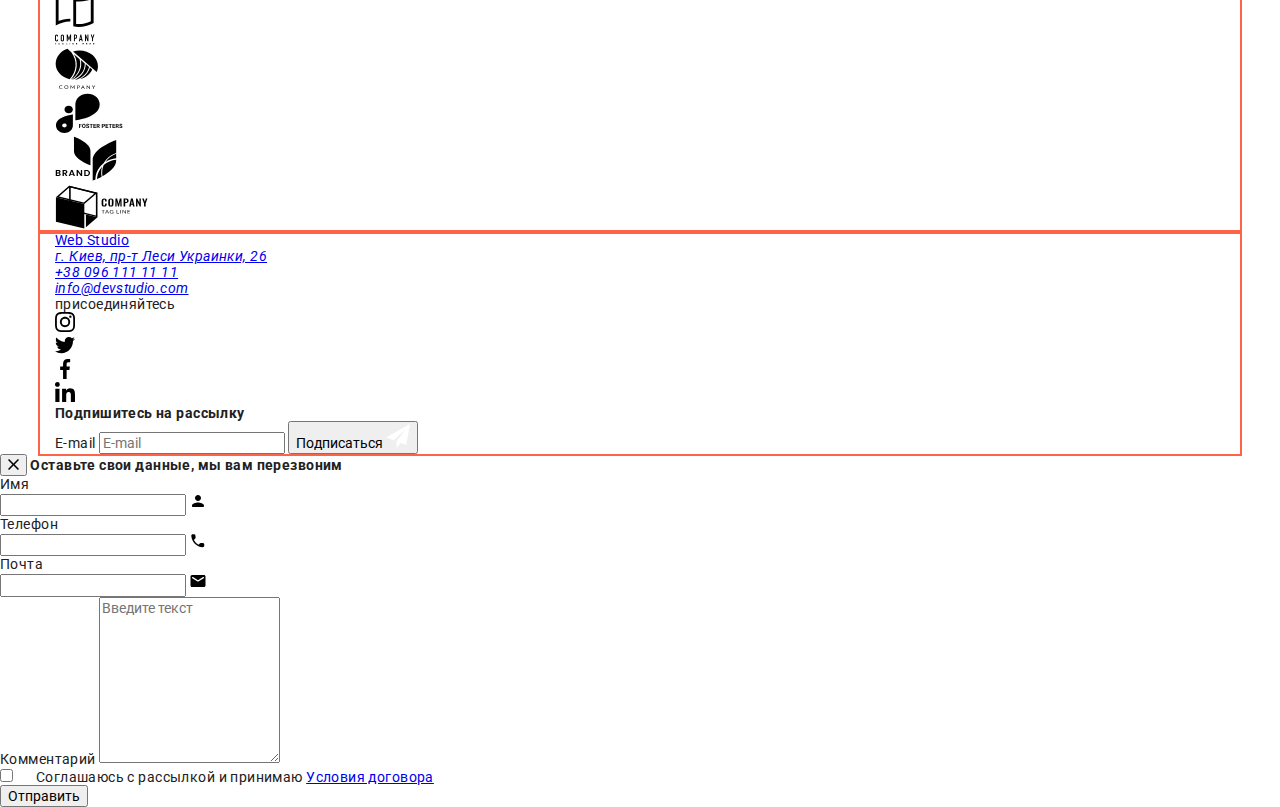
==== commit 55eb3c2c: "in the begining" ====
--- a/index.html
+++ b/index.html
@@ -13,33 +13,37 @@
 			rel="stylesheet"
 			href="https://cdnjs.cloudflare.com/ajax/libs/modern-normalize/1.0.0/modern-normalize.min.css"
 		/>
-		<link rel="stylesheet" href="./css/styles.css" />
+		<link rel="stylesheet" href="./css/main.min.css" />
 	</head>
 	<body>
 		<!-- Навигация, логотип -->
-		<header class="header">
-			<div class="conteiner page-navigation">
-				<a href="index.html" lang="en" class="header-logo">
-					<span class="logo-span">Web</span>Studio</a>
-				<nav class="header-navigation">
-					<ul class="list navigation-list">
-						<li class="item-nav"><a href="index.html" class="link current">Студия</a></li>
-						<li class="item-nav"><a href="portfolio.html" class="link">Портфолио</a></li>
-						<li class="item-nav"><a href="#" class="link">Контакты</a></li>
+		<header class="header--border">
+			<div class="header--flex-conteiner conteiner">
+				<a href="index.html" lang="en" class="logo">
+					<span class="logo--blue">Web</span>
+					Studio
+				</a>
+				<nav class="navigation">
+					<ul class="navigation__list list">
+						<li class="navigation__item">
+							<a href="index.html" class="navigation__link navigation__link--current">Студия</a>
+						</li>
+						<li class="navigation__item"><a href="portfolio.html" class="navigation__link">Портфолио</a></li>
+						<li class="navigation__item"><a href="#" class="navigation__link">Контакты</a></li>
 					</ul>
 				</nav>
-				<ul class="header-address list">
-					<li class="item-adr">
-						<a href="tel:+380961111111" class="link icon-contact">
-							<svg class="header-icon" width="16" height="12">
+				<ul class="contacts list">
+					<li class="contacts__item">
+						<a href="tel:+380961111111" class="contacts__link">
+							<svg class="contacts-icon" width="16" height="12">
 								<use href="./images/icons.svg#icon-envelope"></use>
 							</svg>
 							+38 096 111 11 11
 						</a>
 					</li>
-					<li class="item-adr">
-						<a href="mailto:info@devstudio.com" class="link icon-contact">
-							<svg class="header-icon" width="10" height="16">
+					<li class="contacts__item">
+						<a href="mailto:info@devstudio.com" class="contacts__link">
+							<svg class="contacts-icon" width="10" height="16">
 								<use href="./images/icons.svg#icon-smartphone"></use>
 							</svg>
 							info@devstudio.com
@@ -54,7 +58,7 @@
 			<section class="hero">
 				<div class="conteiner">
 					<h1 class="hero-title">Эффективные решения для вашего бизнеса</h1>
-					<button class="hero-button" data-modal-open type="button" >Заказать услугу</button>
+					<button class="hero-button" data-modal-open type="button">Заказать услугу</button>
 				</div>
 			</section>
 			<!--Наши преимущества-->
@@ -116,12 +120,7 @@
 					<ul class="list work-list">
 						<li class="item-work-photo">
 							<div class="photo-overlay">
-								<img
-									src="./images/img.jpg"
-									alt="програмист работает на компьютере"
-									width="370"
-									height="294"
-								/>
+								<img src="./images/img.jpg" alt="програмист работает на компьютере" width="370" height="294" />
 								<p class="photo-description">Десктопные приложения</p>
 							</div>
 						</li>
@@ -138,12 +137,7 @@
 						</li>
 						<li class="item-work-photo">
 							<div class="photo-overlay">
-								<img
-									src="./images/box_3.jpg"
-									alt="програмист работает на планшете"
-									width="370"
-									height="294"
-								/>
+								<img src="./images/box_3.jpg" alt="програмист работает на планшете" width="370" height="294" />
 								<p class="photo-description">Дизайнерские решения</p>
 							</div>
 						</li>
@@ -174,7 +168,12 @@
 										</a>
 									</li>
 									<li class="item-socialicons">
-										<a class="socialicons-link team" href="https://twitter.com/" target="_blank" rel="noreferrer noopener">
+										<a
+											class="socialicons-link team"
+											href="https://twitter.com/"
+											target="_blank"
+											rel="noreferrer noopener"
+										>
 											<svg class="socialicons-image team" width="20" height="20">
 												<use href="./images/icons.svg#icon-twitter"></use>
 											</svg>
@@ -226,7 +225,12 @@
 										</a>
 									</li>
 									<li class="item-socialicons">
-										<a class="socialicons-link team" href="https://twitter.com/" target="_blank" rel="noreferrer noopener">
+										<a
+											class="socialicons-link team"
+											href="https://twitter.com/"
+											target="_blank"
+											rel="noreferrer noopener"
+										>
 											<svg class="socialicons-image team" width="20" height="20">
 												<use href="./images/icons.svg#icon-twitter"></use>
 											</svg>
@@ -278,7 +282,12 @@
 										</a>
 									</li>
 									<li class="item-socialicons">
-										<a class="socialicons-link team" href="https://twitter.com/" target="_blank" rel="noreferrer noopener">
+										<a
+											class="socialicons-link team"
+											href="https://twitter.com/"
+											target="_blank"
+											rel="noreferrer noopener"
+										>
 											<svg class="socialicons-image team" width="20" height="20">
 												<use href="./images/icons.svg#icon-twitter"></use>
 											</svg>
@@ -330,7 +339,12 @@
 										</a>
 									</li>
 									<li class="item-socialicons">
-										<a class="socialicons-link team" href="https://twitter.com/" target="_blank" rel="noreferrer noopener">
+										<a
+											class="socialicons-link team"
+											href="https://twitter.com/"
+											target="_blank"
+											rel="noreferrer noopener"
+										>
 											<svg class="socialicons-image team" width="20" height="20">
 												<use href="./images/icons.svg#icon-twitter"></use>
 											</svg>
@@ -422,7 +436,9 @@
 			<div class="conteiner flex-bottom">
 				<div class="footer-firstblock">
 					<a href="index.html" lang="en" class="footer-logo">
-						<span class="logo-bottom">Web</span>Studio</a>
+						<span class="logo-bottom">Web</span>
+						Studio
+					</a>
 					<address>
 						<ul class="list">
 							<li class="item-contact">
@@ -550,8 +566,10 @@
 									<use href="./images/icons.svg#icon-icon-check"></use>
 								</svg>
 							</span>
-							<span class="checkbox-policy">Соглашаюсь с рассылкой и принимаю
-							<a class="link-policy" href="#">Условия договора</a></span>
+							<span class="checkbox-policy">
+								Соглашаюсь с рассылкой и принимаю
+								<a class="link-policy" href="#">Условия договора</a>
+							</span>
 						</label>
 					</div>
 
--- a/css/main.min.css
+++ b/css/main.min.css
@@ -0,0 +1,2 @@
+body{background-color:#fff;color:#212121;font-family:"Roboto", sans-serif;font-size:14px;letter-spacing:0.03em}img{display:block;max-width:100%;height:auto}h1,h2,h3,h4,h5,h6,p{margin:0}.list{list-style:none;margin:0;padding:0}.conteiner{width:1200px;outline:2px solid tomato;margin-left:auto;margin-right:auto;padding-left:15px;padding-right:15px}.header--border{border-bottom:1px solid #ececec}.header--flex-conteiner{display:-webkit-box;display:-ms-flexbox;display:flex;-webkit-box-pack:center;-ms-flex-pack:center;justify-content:center;-webkit-box-align:center;-ms-flex-align:center;align-items:center}.logo{margin-right:94px;display:block;padding-top:24px;padding-bottom:25px;-webkit-transition:color 250ms cubic-bezier(0.4, 0, 0.2, 1);transition:color 250ms cubic-bezier(0.4, 0, 0.2, 1);text-decoration:none;color:#212121;font-family:"Raleway", sans-serif;font-size:26px;line-height:1.19}.logo:hover,.logo:focus{color:#2196f3}.logo--blue{color:#2196f3}.navigation__list{display:-webkit-box;display:-ms-flexbox;display:flex;-webkit-box-pack:center;-ms-flex-pack:center;justify-content:center;-webkit-box-align:center;-ms-flex-align:center;align-items:center}.navigation__item:not(:last-child){margin-right:50px}.navigation__link{position:relative;padding-top:32px;padding-bottom:32px;display:block;text-decoration:none;font-weight:500;font-size:14px;line-height:1.14;letter-spacing:0.02em;color:.navigation__link primary-text-colour;-webkit-transition:color 250ms cubic-bezier(0.4, 0, 0.2, 1);transition:color 250ms cubic-bezier(0.4, 0, 0.2, 1)}.navigation__link:hover,.navigation__link:focus{color:#2196f3}.navigation__link--current{color:#2196f3}.navigation__link--current::after{position:absolute;left:0;bottom:-1px;content:"";width:100%;height:4px;background-color:#2196f3;border-radius:2px}.contacts{display:-webkit-box;display:-ms-flexbox;display:flex;-webkit-box-pack:center;-ms-flex-pack:center;justify-content:center;-webkit-box-align:center;-ms-flex-align:center;align-items:center;margin-left:auto;-webkit-transition:color 250ms cubic-bezier(0.4, 0, 0.2, 1);transition:color 250ms cubic-bezier(0.4, 0, 0.2, 1)}.contacts__item:not(:last-child){margin-right:50px}.contacts__link{display:-webkit-box;display:-ms-flexbox;display:flex;-webkit-box-pack:center;-ms-flex-pack:center;justify-content:center;-webkit-box-align:center;-ms-flex-align:center;align-items:center;padding-top:32px;padding-bottom:32px;text-decoration:none;color:#757575;-webkit-transition:color 250ms cubic-bezier(0.4, 0, 0.2, 1);transition:color 250ms cubic-bezier(0.4, 0, 0.2, 1)}.contacts__link:hover,.contacts__link:focus{color:#2196f3}.contacts-icon{margin-right:10px;fill:currentColor}.contacts-icon:hover,.contacts-icon:focus{color:#2196f3}
+/*# sourceMappingURL=main.min.css.map */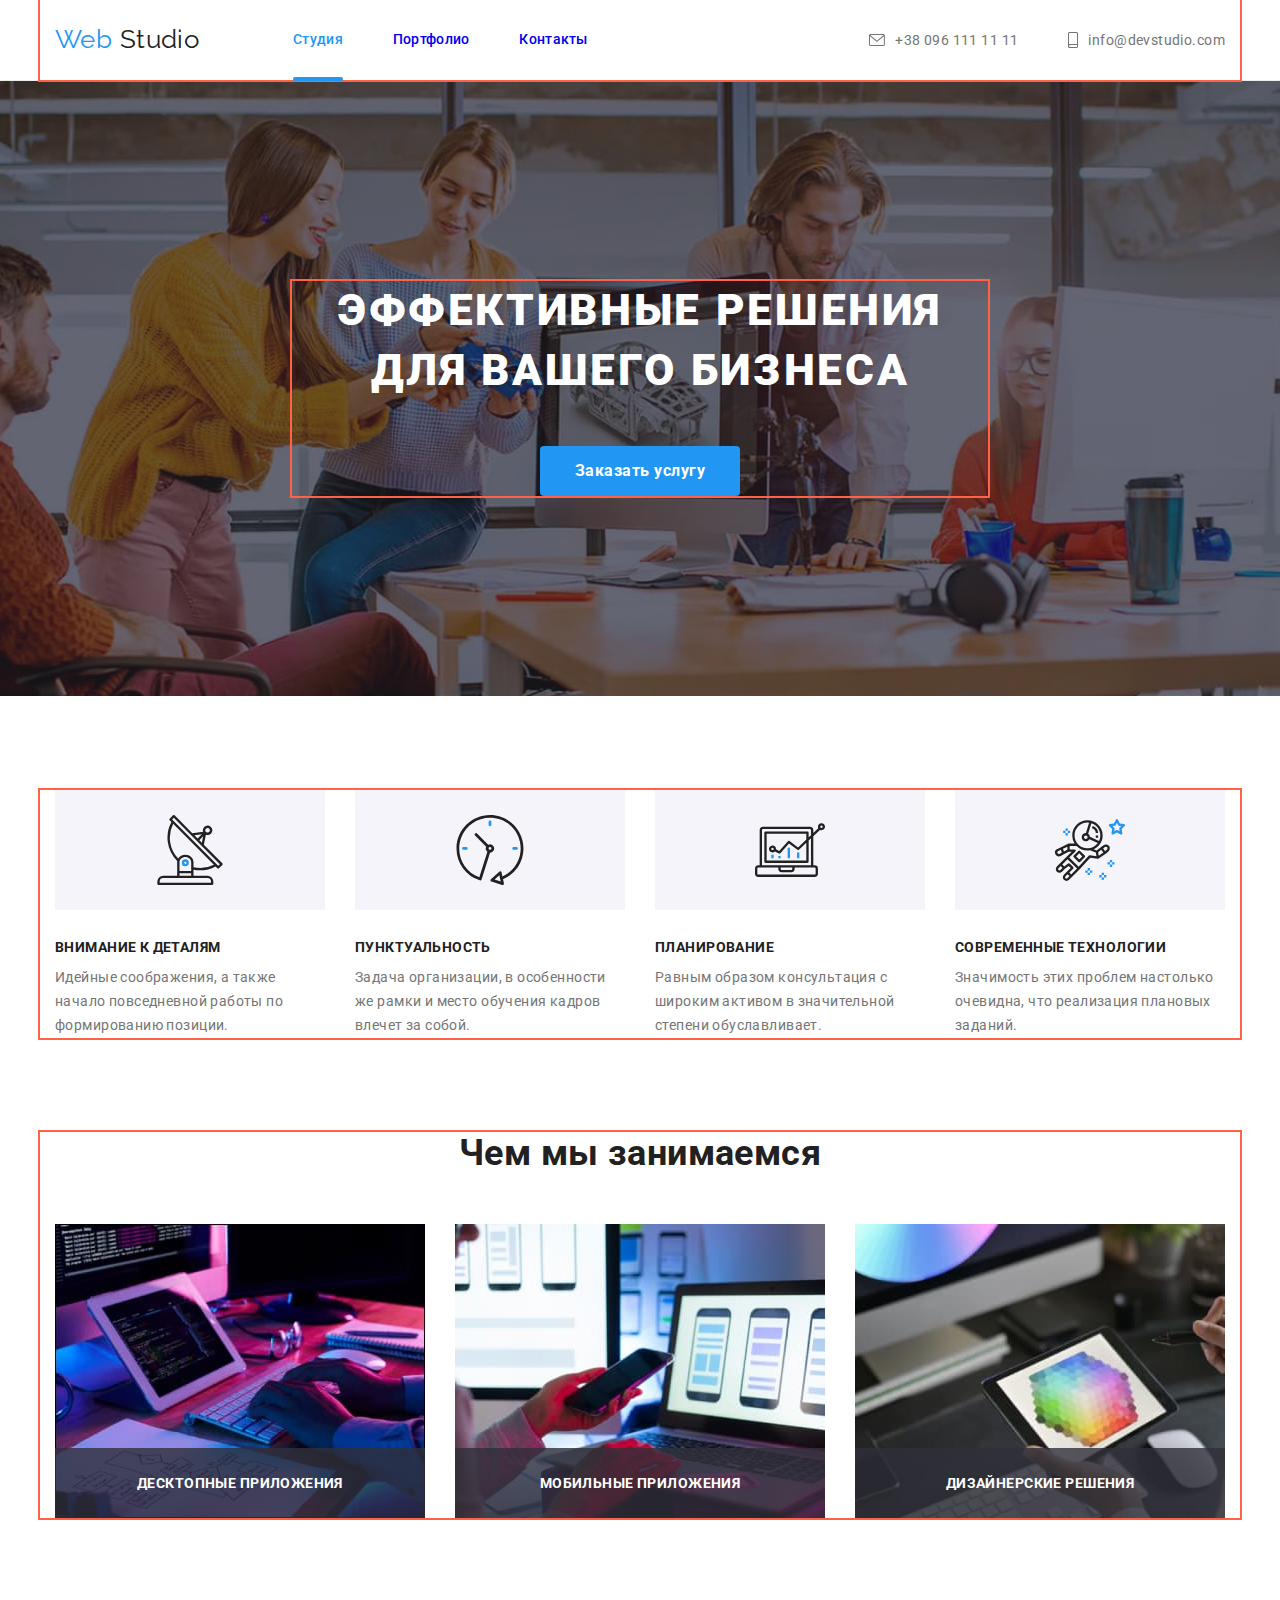
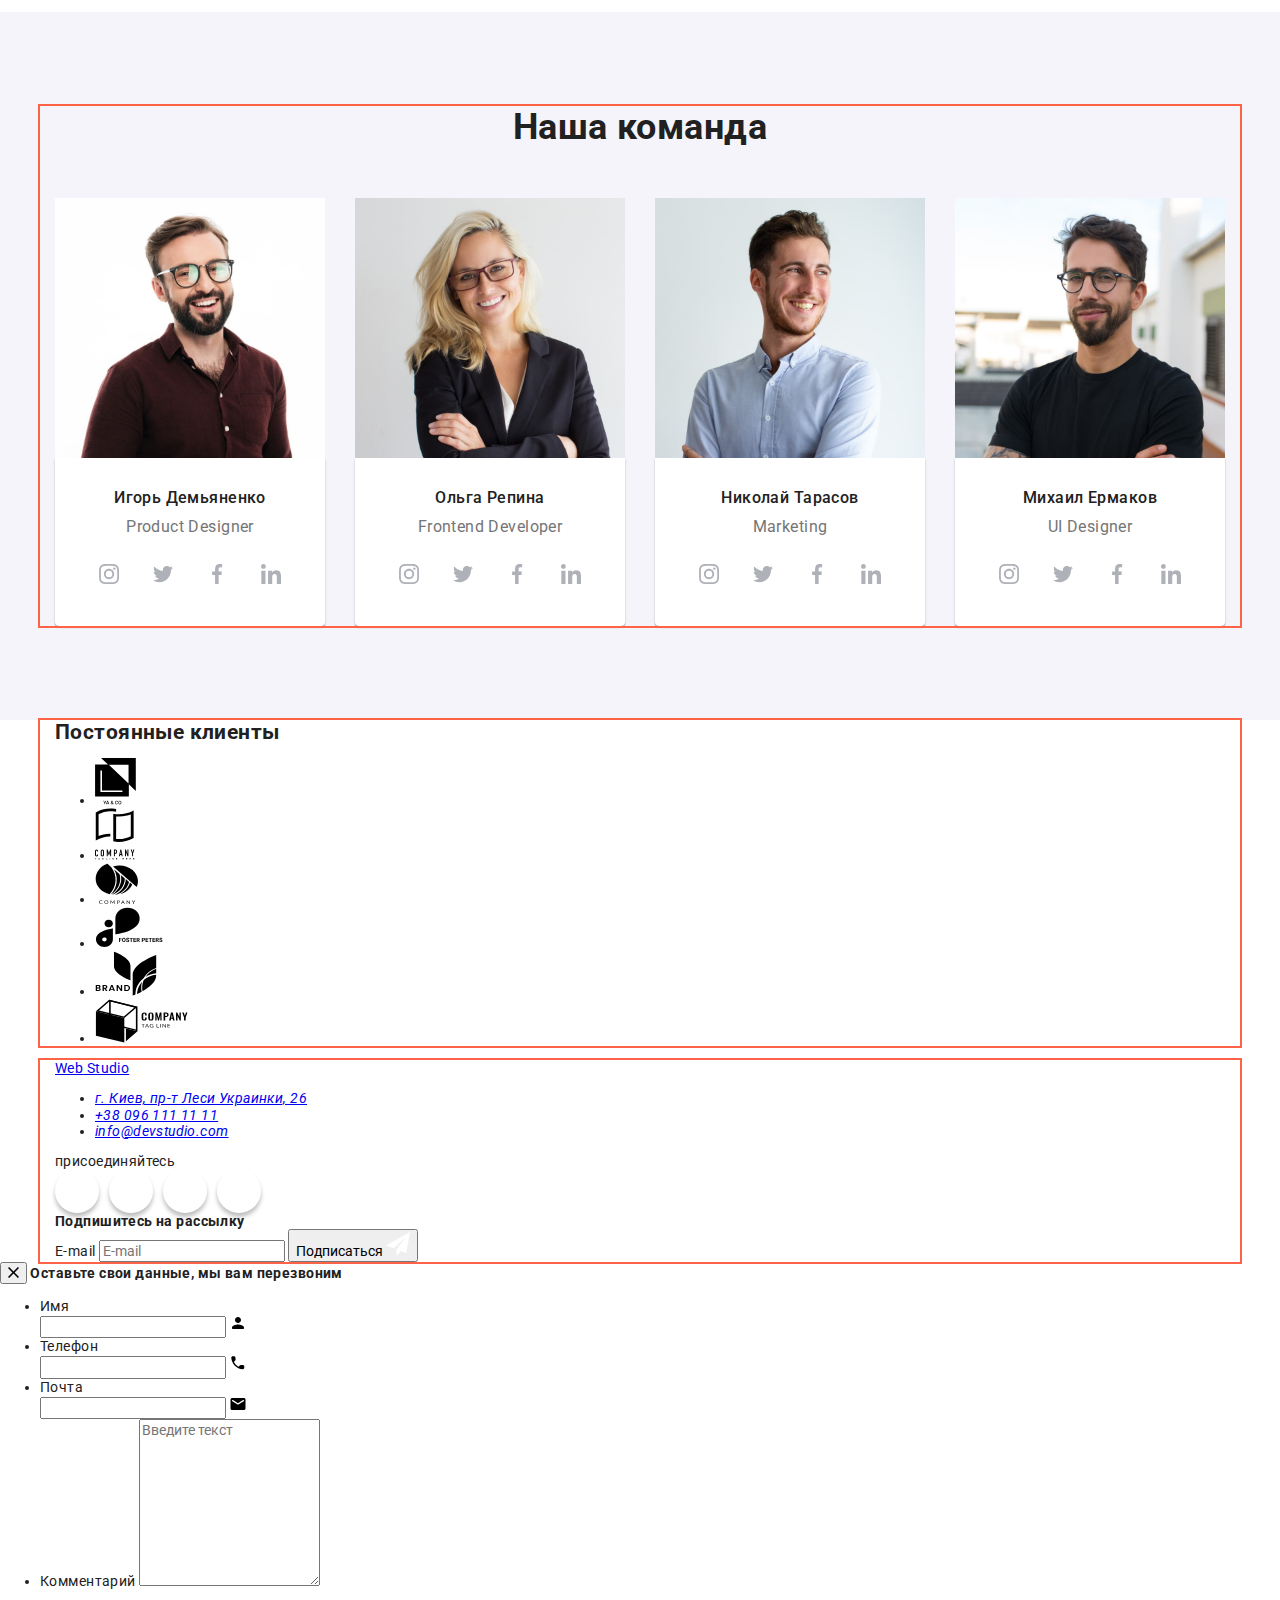
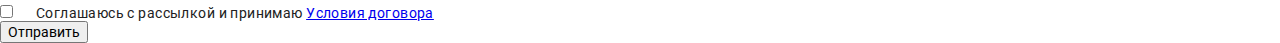
==== commit 88704982: "a half of work" ====
--- a/index.html
+++ b/index.html
@@ -24,7 +24,7 @@
 					Studio
 				</a>
 				<nav class="navigation">
-					<ul class="navigation__list list">
+					<ul class="navigation__list">
 						<li class="navigation__item">
 							<a href="index.html" class="navigation__link navigation__link--current">Студия</a>
 						</li>
@@ -32,7 +32,7 @@
 						<li class="navigation__item"><a href="#" class="navigation__link">Контакты</a></li>
 					</ul>
 				</nav>
-				<ul class="contacts list">
+				<ul class="contacts__list">
 					<li class="contacts__item">
 						<a href="tel:+380961111111" class="contacts__link">
 							<svg class="contacts-icon" width="16" height="12">
@@ -56,57 +56,57 @@
 		<main>
 			<!--Секция герой-->
 			<section class="hero">
-				<div class="conteiner">
-					<h1 class="hero-title">Эффективные решения для вашего бизнеса</h1>
-					<button class="hero-button" data-modal-open type="button">Заказать услугу</button>
+				<div class="hero__conteiner conteiner">
+					<h1 class="hero__title">Эффективные решения для вашего бизнеса</h1>
+					<button class="hero__button" data-modal-open type="button">Заказать услугу</button>
 				</div>
 			</section>
 			<!--Наши преимущества-->
-			<section class="section characters-section">
+			<section class="benefits__section">
 				<div class="conteiner">
-					<h2 class="hidden">Наши преимущества</h2>
-					<ul class="list characters-list">
-						<li class="item-characters">
-							<div class="decoration-bacground">
+					<h2 class="benefits-title">Наши преимущества</h2>
+					<ul class="benefits__list">
+						<li class="benefits__item">
+							<div class="benefits__decoration-bloc">
 								<svg width="70" height="70">
 									<use href="./images/icons.svg#icon-antenna"></use>
 								</svg>
 							</div>
-							<h3 class="items-title">Внимание к деталям</h3>
-							<p class="items-description">
+							<h3 class="benefits__title">Внимание к деталям</h3>
+							<p class="benefits__description">
 								Идейные соображения, а также начало повседневной работы по формированию позиции.
 							</p>
 						</li>
-						<li class="item-characters">
-							<div class="decoration-bacground">
+						<li class="benefits__item">
+							<div class="benefits__decoration-bloc">
 								<svg width="70" height="70">
 									<use href="./images/icons.svg#clock"></use>
 								</svg>
 							</div>
-							<h3 class="items-title">Пунктуальность</h3>
-							<p class="items-description">
+							<h3 class="benefits__title">Пунктуальность</h3>
+							<p class="benefits__description">
 								Задача организации, в особенности же рамки и место обучения кадров влечет за собой.
 							</p>
 						</li>
-						<li class="item-characters">
-							<div class="decoration-bacground">
+						<li class="benefits__item">
+							<div class="benefits__decoration-bloc">
 								<svg width="70" height="70">
 									<use href="./images/icons.svg#diagram"></use>
 								</svg>
 							</div>
-							<h3 class="items-title">Планирование</h3>
-							<p class="items-description">
+							<h3 class="benefits__title">Планирование</h3>
+							<p class="benefits__description">
 								Равным образом консультация с широким активом в значительной степени обуславливает.
 							</p>
 						</li>
-						<li class="item-characters">
-							<div class="decoration-bacground">
+						<li class="benefits__item">
+							<div class="benefits__decoration-bloc">
 								<svg width="70" height="70">
 									<use href="./images/icons.svg#icon-astronaut"></use>
 								</svg>
 							</div>
-							<h3 class="items-title">Современные технологии</h3>
-							<p class="items-description">
+							<h3 class="benefits__title">Современные технологии</h3>
+							<p class="benefits__description">
 								Значимость этих проблем настолько очевидна, что реализация плановых заданий.
 							</p>
 						</li>
@@ -114,91 +114,91 @@
 				</div>
 			</section>
 			<!-- Что мы делаем-->
-			<section class="section work-section">
+			<section class="services__section">
 				<div class="conteiner">
-					<h2 class="work-title">Чем мы занимаемся</h2>
-					<ul class="list work-list">
-						<li class="item-work-photo">
-							<div class="photo-overlay">
+					<h2 class="services__title">Чем мы занимаемся</h2>
+					<ul class="services__list">
+						<li class="services__item">
+							<div class="services__overlay">
 								<img src="./images/img.jpg" alt="програмист работает на компьютере" width="370" height="294" />
-								<p class="photo-description">Десктопные приложения</p>
-							</div>
-						</li>
-						<li class="item-work-photo">
-							<div class="photo-overlay">
+								<p class="services__photo-description">Десктопные приложения</p>
+							</div>
+						</li>
+						<li class="services__item">
+							<div class="services__overlay">
 								<img
 									src="./images/box_2.jpg"
 									alt="програмист работает на мобильном телефоне"
 									width="370"
 									height="294"
 								/>
-								<p class="photo-description">Мобильные приложения</p>
-							</div>
-						</li>
-						<li class="item-work-photo">
-							<div class="photo-overlay">
+								<p class="services__photo-description">Мобильные приложения</p>
+							</div>
+						</li>
+						<li class="services__item">
+							<div class="services__overlay">
 								<img src="./images/box_3.jpg" alt="програмист работает на планшете" width="370" height="294" />
-								<p class="photo-description">Дизайнерские решения</p>
+								<p class="services__photo-description">Дизайнерские решения</p>
 							</div>
 						</li>
 					</ul>
 				</div>
 			</section>
 			<!-- Наша команда -->
-			<section class="section-team">
-				<div class="conteiner team">
-					<h2 class="team-title">Наша команда</h2>
-					<ul class="list team-list">
-						<li class="item-team">
+			<section class="team__section">
+				<div class="conteiner">
+					<h2 class="team__title">Наша команда</h2>
+					<ul class="team__list">
+						<li class="team__item">
 							<img src="./images/manager.jpg" alt="дизайнер" width="270" height="260" />
-							<div class="team-border">
-								<h3 class="team-name">Игорь Демьяненко</h3>
-								<p lang="en" class="team-proffesion">Product Designer</p>
-								<ul class="list socialicons-list team">
-									<li class="item-socialicons">
-										<a
-											class="socialicons-link team"
+							<div class="team__border">
+								<h3 class="team__name">Игорь Демьяненко</h3>
+								<p lang="en" class="team__proffesion">Product Designer</p>
+								<ul class="socialicons__list socialicons__list--direction">
+									<li class="socialicons__item">
+										<a
+											class="socialicons__link socialicons__link--grey"
 											href="https://www.instagram.com/"
 											target="_blank"
 											rel="noreferrer noopener"
 										>
-											<svg class="socialicons-image team" width="20" height="20">
+											<svg class="socialicons__image socialicons__image--white" width="20" height="20">
 												<use href="./images/icons.svg#icon-instagram"></use>
 											</svg>
 										</a>
 									</li>
-									<li class="item-socialicons">
-										<a
-											class="socialicons-link team"
+									<li class="socialicons__item">
+										<a
+											class="socialicons__link socialicons__link--grey"
 											href="https://twitter.com/"
 											target="_blank"
 											rel="noreferrer noopener"
 										>
-											<svg class="socialicons-image team" width="20" height="20">
+											<svg class="socialicons__image socialicons__image--white" width="20" height="20">
 												<use href="./images/icons.svg#icon-twitter"></use>
 											</svg>
 										</a>
 									</li>
-									<li class="item-socialicons">
-										<a
-											class="socialicons-link team"
+									<li class="socialicons__item">
+										<a
+											class="socialicons__link socialicons__link--grey"
 											href="https://www.facebook.com/"
 											target="_blank"
 											rel="noreferrer noopener"
 										>
-											<svg class="socialicons-image team" width="20" height="20">
+											<svg class="socialicons__image socialicons__image--white" width="20" height="20">
 												<use href="./images/icons.svg#icon-facebook"></use>
 											</svg>
 										</a>
 									</li>
-									<li class="item-socialicons">
-										<a
-											class="socialicons-link team"
+									<li class="socialicons__item">
+										<a
+											class="socialicons__link socialicons__link--grey"
 											href="https://ru.linkedin.com/"
 											target="_blank"
 											rel="noreferrer noopener"
 										>
-											<svg class="socialicons-image team" width="20" height="20">
+											<svg class="socialicons__image socialicons__image--white" width="20" height="20">
 												<use href="./images/icons.svg#icon-linkedin"></use>
 											</svg>
 										</a>
@@ -206,56 +206,56 @@
 								</ul>
 							</div>
 						</li>
-						<li class="item-team">
+						<li class="team__item">
 							<img src="./images/developer.jpg" alt="фронтенд разработчик" width="270" height="260" />
-							<div class="team-border">
-								<h3 class="team-name">Ольга Репина</h3>
-								<p lang="en" class="team-proffesion">Frontend Developer</p>
-								<ul class="list socialicons-list team">
-									<li class="item-socialicons">
-										<a
-											class="socialicons-link team"
+							<div class="team__border">
+								<h3 class="team__name">Ольга Репина</h3>
+								<p lang="en" class="team__proffesion">Frontend Developer</p>
+								<ul class="socialicons__list socialicons__list--direction">
+									<li class="socialicons__item">
+										<a
+											class="socialicons__link socialicons__link--grey"
 											href="https://www.instagram.com/"
 											target="_blank"
 											rel="noreferrer noopener"
 										>
-											<svg class="socialicons-image team" width="20" height="20">
+											<svg class="socialicons__image socialicons__image--white" width="20" height="20">
 												<use href="./images/icons.svg#icon-instagram"></use>
 											</svg>
 										</a>
 									</li>
-									<li class="item-socialicons">
-										<a
-											class="socialicons-link team"
+									<li class="socialicons__item">
+										<a
+											class="socialicons__link socialicons__link--grey"
 											href="https://twitter.com/"
 											target="_blank"
 											rel="noreferrer noopener"
 										>
-											<svg class="socialicons-image team" width="20" height="20">
+											<svg class="socialicons__image socialicons__image--white" width="20" height="20">
 												<use href="./images/icons.svg#icon-twitter"></use>
 											</svg>
 										</a>
 									</li>
-									<li class="item-socialicons">
-										<a
-											class="socialicons-link team"
+									<li class="socialicons__item">
+										<a
+											class="socialicons__link socialicons__link--grey"
 											href="https://www.facebook.com/"
 											target="_blank"
 											rel="noreferrer noopener"
 										>
-											<svg class="socialicons-image team" width="20" height="20">
+											<svg class="socialicons__image socialicons__image--white" width="20" height="20">
 												<use href="./images/icons.svg#icon-facebook"></use>
 											</svg>
 										</a>
 									</li>
-									<li class="item-socialicons">
-										<a
-											class="socialicons-link team"
+									<li class="socialicons__item">
+										<a
+											class="socialicons__link socialicons__link--grey"
 											href="https://ru.linkedin.com/"
 											target="_blank"
 											rel="noreferrer noopener"
 										>
-											<svg class="socialicons-image team" width="20" height="20">
+											<svg class="socialicons__image socialicons__image--white" width="20" height="20">
 												<use href="./images/icons.svg#icon-linkedin"></use>
 											</svg>
 										</a>
@@ -263,56 +263,56 @@
 								</ul>
 							</div>
 						</li>
-						<li class="item-team">
+						<li class="team__item">
 							<img src="./images/marketing.jpg" alt="маркетолог" width="270" height="260" />
-							<div class="team-border">
-								<h3 class="team-name">Николай Тарасов</h3>
-								<p lang="en" class="team-proffesion">Marketing</p>
-								<ul class="list socialicons-list team">
-									<li class="item-socialicons">
-										<a
-											class="socialicons-link team"
+							<div class="team__border">
+								<h3 class="team__name">Николай Тарасов</h3>
+								<p lang="en" class="team__proffesion">Marketing</p>
+								<ul class="socialicons__list socialicons__list--direction">
+									<li class="socialicons__item">
+										<a
+											class="socialicons__link socialicons__link--grey"
 											href="https://www.instagram.com/"
 											target="_blank"
 											rel="noreferrer noopener"
 										>
-											<svg class="socialicons-image team" width="20" height="20">
+											<svg class="socialicons__image socialicons__image--white" width="20" height="20">
 												<use href="./images/icons.svg#icon-instagram"></use>
 											</svg>
 										</a>
 									</li>
-									<li class="item-socialicons">
-										<a
-											class="socialicons-link team"
+									<li class="socialicons__item">
+										<a
+											class="socialicons__link socialicons__link--grey"
 											href="https://twitter.com/"
 											target="_blank"
 											rel="noreferrer noopener"
 										>
-											<svg class="socialicons-image team" width="20" height="20">
+											<svg class="socialicons__image socialicons__image--white" width="20" height="20">
 												<use href="./images/icons.svg#icon-twitter"></use>
 											</svg>
 										</a>
 									</li>
-									<li class="item-socialicons">
-										<a
-											class="socialicons-link team"
+									<li class="socialicons__item">
+										<a
+											class="socialicons__link socialicons__link--grey"
 											href="https://www.facebook.com/"
 											target="_blank"
 											rel="noreferrer noopener"
 										>
-											<svg class="socialicons-image team" width="20" height="20">
+											<svg class="socialicons__image socialicons__image--white" width="20" height="20">
 												<use href="./images/icons.svg#icon-facebook"></use>
 											</svg>
 										</a>
 									</li>
-									<li class="item-socialicons">
-										<a
-											class="socialicons-link team"
+									<li class="socialicons__item">
+										<a
+											class="socialicons__link socialicons__link--grey"
 											href="https://ru.linkedin.com/"
 											target="_blank"
 											rel="noreferrer noopener"
 										>
-											<svg class="socialicons-image team" width="20" height="20">
+											<svg class="socialicons__image socialicons__image--white" width="20" height="20">
 												<use href="./images/icons.svg#icon-linkedin"></use>
 											</svg>
 										</a>
@@ -320,56 +320,56 @@
 								</ul>
 							</div>
 						</li>
-						<li class="item-team">
+						<li class="team__item">
 							<img src="./images/designer.jpg" alt="дизайнер" width="270" height="260" />
-							<div class="team-border">
-								<h3 class="team-name">Михаил Ермаков</h3>
-								<p lang="en" class="team-proffesion">UI Designer</p>
-								<ul class="list socialicons-list team">
-									<li class="item-socialicons">
-										<a
-											class="socialicons-link team"
+							<div class="team__border">
+								<h3 class="team__name">Михаил Ермаков</h3>
+								<p lang="en" class="team__proffesion">UI Designer</p>
+								<ul class="socialicons__list socialicons__list--direction">
+									<li class="socialicons__item">
+										<a
+											class="socialicons__link socialicons__link--grey"
 											href="https://www.instagram.com/"
 											target="_blank"
 											rel="noreferrer noopener"
 										>
-											<svg class="socialicons-image team" width="20" height="20">
+											<svg class="socialicons__image socialicons__image--white" width="20" height="20">
 												<use href="./images/icons.svg#icon-instagram"></use>
 											</svg>
 										</a>
 									</li>
-									<li class="item-socialicons">
-										<a
-											class="socialicons-link team"
+									<li class="socialicons__item">
+										<a
+											class="socialicons__link socialicons__link--grey"
 											href="https://twitter.com/"
 											target="_blank"
 											rel="noreferrer noopener"
 										>
-											<svg class="socialicons-image team" width="20" height="20">
+											<svg class="socialicons__image socialicons__image--white" width="20" height="20">
 												<use href="./images/icons.svg#icon-twitter"></use>
 											</svg>
 										</a>
 									</li>
-									<li class="item-socialicons">
-										<a
-											class="socialicons-link team"
+									<li class="socialicons__item">
+										<a
+											class="socialicons__link socialicons__link--grey"
 											href="https://www.facebook.com/"
 											target="_blank"
 											rel="noreferrer noopener"
 										>
-											<svg class="socialicons-image team" width="20" height="20">
+											<svg class="socialicons__image socialicons__image--white" width="20" height="20">
 												<use href="./images/icons.svg#icon-facebook"></use>
 											</svg>
 										</a>
 									</li>
-									<li class="item-socialicons">
-										<a
-											class="socialicons-link team"
+									<li class="socialicons__item">
+										<a
+											class="socialicons__link socialicons__link--grey"
 											href="https://ru.linkedin.com/"
 											target="_blank"
 											rel="noreferrer noopener"
 										>
-											<svg class="socialicons-image team" width="20" height="20">
+											<svg class="socialicons__image socialicons__image--white" width="20" height="20">
 												<use href="./images/icons.svg#icon-linkedin"></use>
 											</svg>
 										</a>
@@ -462,31 +462,31 @@
 				</div>
 				<div class="social-block">
 					<p class="social-bl-title">присоединяйтесь</p>
-					<ul class="list socialicons-list">
-						<li class="item-socialicons">
-							<a class="socialicons-link" href="https://www.instagram.com/" target="_blank" rel="noreferrer noopener">
-								<svg class="socialicons-image" width="20" height="20">
+					<ul class="socialicons__list">
+						<li class="socialicons__item">
+							<a class="socialicons__link" href="https://www.instagram.com/" target="_blank" rel="noreferrer noopener">
+								<svg class="socialicons__image" width="20" height="20">
 									<use href="./images/icons.svg#icon-instagram"></use>
 								</svg>
 							</a>
 						</li>
-						<li class="item-socialicons">
-							<a class="socialicons-link" href="https://twitter.com/" target="_blank" rel="noreferrer noopener">
-								<svg class="socialicons-image" width="20" height="20">
+						<li class="socialicons__item">
+							<a class="socialicons__link" href="https://twitter.com/" target="_blank" rel="noreferrer noopener">
+								<svg class="socialicons__image" width="20" height="20">
 									<use href="./images/icons.svg#icon-twitter"></use>
 								</svg>
 							</a>
 						</li>
-						<li class="item-socialicons">
-							<a class="socialicons-link" href="https://www.facebook.com/" target="_blank" rel="noreferrer noopener">
-								<svg class="socialicons-image" width="20" height="20">
+						<li class="socialicons__item">
+							<a class="socialicons__link" href="https://www.facebook.com/" target="_blank" rel="noreferrer noopener">
+								<svg class="socialicons__image" width="20" height="20">
 									<use href="./images/icons.svg#icon-facebook"></use>
 								</svg>
 							</a>
 						</li>
-						<li class="item-socialicons">
-							<a class="socialicons-link" href="https://ru.linkedin.com/" target="_blank" rel="noreferrer noopener">
-								<svg class="socialicons-image" width="20" height="20">
+						<li class="socialicons__item">
+							<a class="socialicons__link" href="https://ru.linkedin.com/" target="_blank" rel="noreferrer noopener">
+								<svg class="socialicons__image" width="20" height="20">
 									<use href="./images/icons.svg#icon-linkedin"></use>
 								</svg>
 							</a>
--- a/css/main.min.css
+++ b/css/main.min.css
@@ -1,2 +1,2 @@
-body{background-color:#fff;color:#212121;font-family:"Roboto", sans-serif;font-size:14px;letter-spacing:0.03em}img{display:block;max-width:100%;height:auto}h1,h2,h3,h4,h5,h6,p{margin:0}.list{list-style:none;margin:0;padding:0}.conteiner{width:1200px;outline:2px solid tomato;margin-left:auto;margin-right:auto;padding-left:15px;padding-right:15px}.header--border{border-bottom:1px solid #ececec}.header--flex-conteiner{display:-webkit-box;display:-ms-flexbox;display:flex;-webkit-box-pack:center;-ms-flex-pack:center;justify-content:center;-webkit-box-align:center;-ms-flex-align:center;align-items:center}.logo{margin-right:94px;display:block;padding-top:24px;padding-bottom:25px;-webkit-transition:color 250ms cubic-bezier(0.4, 0, 0.2, 1);transition:color 250ms cubic-bezier(0.4, 0, 0.2, 1);text-decoration:none;color:#212121;font-family:"Raleway", sans-serif;font-size:26px;line-height:1.19}.logo:hover,.logo:focus{color:#2196f3}.logo--blue{color:#2196f3}.navigation__list{display:-webkit-box;display:-ms-flexbox;display:flex;-webkit-box-pack:center;-ms-flex-pack:center;justify-content:center;-webkit-box-align:center;-ms-flex-align:center;align-items:center}.navigation__item:not(:last-child){margin-right:50px}.navigation__link{position:relative;padding-top:32px;padding-bottom:32px;display:block;text-decoration:none;font-weight:500;font-size:14px;line-height:1.14;letter-spacing:0.02em;color:.navigation__link primary-text-colour;-webkit-transition:color 250ms cubic-bezier(0.4, 0, 0.2, 1);transition:color 250ms cubic-bezier(0.4, 0, 0.2, 1)}.navigation__link:hover,.navigation__link:focus{color:#2196f3}.navigation__link--current{color:#2196f3}.navigation__link--current::after{position:absolute;left:0;bottom:-1px;content:"";width:100%;height:4px;background-color:#2196f3;border-radius:2px}.contacts{display:-webkit-box;display:-ms-flexbox;display:flex;-webkit-box-pack:center;-ms-flex-pack:center;justify-content:center;-webkit-box-align:center;-ms-flex-align:center;align-items:center;margin-left:auto;-webkit-transition:color 250ms cubic-bezier(0.4, 0, 0.2, 1);transition:color 250ms cubic-bezier(0.4, 0, 0.2, 1)}.contacts__item:not(:last-child){margin-right:50px}.contacts__link{display:-webkit-box;display:-ms-flexbox;display:flex;-webkit-box-pack:center;-ms-flex-pack:center;justify-content:center;-webkit-box-align:center;-ms-flex-align:center;align-items:center;padding-top:32px;padding-bottom:32px;text-decoration:none;color:#757575;-webkit-transition:color 250ms cubic-bezier(0.4, 0, 0.2, 1);transition:color 250ms cubic-bezier(0.4, 0, 0.2, 1)}.contacts__link:hover,.contacts__link:focus{color:#2196f3}.contacts-icon{margin-right:10px;fill:currentColor}.contacts-icon:hover,.contacts-icon:focus{color:#2196f3}
+body{background-color:#fff;color:#212121;font-family:"Roboto", sans-serif;font-size:14px;letter-spacing:0.03em}img{display:block;max-width:100%;height:auto}h1,h2,h3,h4,h5,h6,p{margin:0}.navigation__list,.contacts__list,.benefits__list,.services__list,.team__list,.socialicons__list{list-style:none;margin:0;padding:0}.conteiner{width:1200px;outline:2px solid tomato;margin-left:auto;margin-right:auto;padding-left:15px;padding-right:15px}.benefits-title{position:absolute;white-space:nowrap;width:1px;height:1px;overflow:hidden;border:0;padding:0;clip:rect(0 0 0 0);-webkit-clip-path:inset(50%);clip-path:inset(50%);margin:-1px}.header--border{border-bottom:1px solid #ececec}.header--flex-conteiner{display:-webkit-box;display:-ms-flexbox;display:flex;-webkit-box-pack:center;-ms-flex-pack:center;justify-content:center;-webkit-box-align:center;-ms-flex-align:center;align-items:center}.logo{margin-right:94px;display:block;padding-top:24px;padding-bottom:25px;-webkit-transition:color 250ms cubic-bezier(0.4, 0, 0.2, 1);transition:color 250ms cubic-bezier(0.4, 0, 0.2, 1);text-decoration:none;color:#212121;font-family:"Raleway", sans-serif;font-size:26px;line-height:1.19}.logo:hover,.logo:focus{color:#2196f3}.logo--blue{color:#2196f3}.navigation__list{display:-webkit-box;display:-ms-flexbox;display:flex;-webkit-box-pack:center;-ms-flex-pack:center;justify-content:center;-webkit-box-align:center;-ms-flex-align:center;align-items:center}.navigation__item:not(:last-child){margin-right:50px}.navigation__link{position:relative;padding-top:32px;padding-bottom:32px;display:block;text-decoration:none;font-weight:500;font-size:14px;line-height:1.14;letter-spacing:0.02em;color:.navigation__link primary-text-colour;-webkit-transition:color 250ms cubic-bezier(0.4, 0, 0.2, 1);transition:color 250ms cubic-bezier(0.4, 0, 0.2, 1)}.navigation__link:hover,.navigation__link:focus{color:#2196f3}.navigation__link--current{color:#2196f3}.navigation__link--current::after{position:absolute;left:0;bottom:-1px;content:"";width:100%;height:4px;background-color:#2196f3;border-radius:2px}.contacts__list{display:-webkit-box;display:-ms-flexbox;display:flex;-webkit-box-pack:center;-ms-flex-pack:center;justify-content:center;-webkit-box-align:center;-ms-flex-align:center;align-items:center;margin-left:auto;-webkit-transition:color 250ms cubic-bezier(0.4, 0, 0.2, 1);transition:color 250ms cubic-bezier(0.4, 0, 0.2, 1)}.contacts__item:not(:last-child){margin-right:50px}.contacts__link{display:-webkit-box;display:-ms-flexbox;display:flex;-webkit-box-pack:center;-ms-flex-pack:center;justify-content:center;-webkit-box-align:center;-ms-flex-align:center;align-items:center;padding-top:32px;padding-bottom:32px;text-decoration:none;color:#757575;-webkit-transition:color 250ms cubic-bezier(0.4, 0, 0.2, 1);transition:color 250ms cubic-bezier(0.4, 0, 0.2, 1)}.contacts__link:hover,.contacts__link:focus{color:#2196f3}.contacts-icon{margin-right:10px;fill:currentColor}.contacts-icon:hover,.contacts-icon:focus{color:#2196f3}.hero{padding-top:200px;padding-bottom:200px;margin-left:auto;margin-right:auto;text-align:center;background-color:#2f303a;max-width:1600px;background-image:-webkit-gradient(linear, left top, right top, from(rgba(47,48,58,0.4)), to(rgba(47,48,58,0.4))),url(../images/sectionphoto.jpg);background-image:linear-gradient(to right, rgba(47,48,58,0.4), rgba(47,48,58,0.4)),url(../images/sectionphoto.jpg);background-repeat:no-repeat;background-position:center;background-size:cover}.hero__conteiner{width:696px}.hero__title{display:block;margin-bottom:45px;color:#fff;font-weight:900;font-size:44px;line-height:1.36;text-transform:uppercase;letter-spacing:0.06em}.hero__button{background-color:#2196f3;color:#fff;font-weight:700;font-size:16px;line-height:1.88;letter-spacing:0.03em;-webkit-transition:color 250ms cubic-bezier(0.4, 0, 0.2, 1),background-color 250ms cubic-bezier(0.4, 0, 0.2, 1);transition:color 250ms cubic-bezier(0.4, 0, 0.2, 1),background-color 250ms cubic-bezier(0.4, 0, 0.2, 1);min-width:200px;border-radius:4px;border:none;cursor:pointer;padding:10px 32px}.hero__button:hover,.hero__button:focus{color:#fff;background-color:#188ce8}.benefits__section{padding-top:94px;padding-bottom:94px}.benefits__list{display:-webkit-box;display:-ms-flexbox;display:flex;-webkit-box-pack:center;-ms-flex-pack:center;justify-content:center;-webkit-box-align:center;-ms-flex-align:center;align-items:center}.benefits__item{width:270px}.benefits__item:not(:last-child){margin-right:30px}.benefits__decoration-bloc{display:-webkit-box;display:-ms-flexbox;display:flex;-webkit-box-pack:center;-ms-flex-pack:center;justify-content:center;-webkit-box-align:center;-ms-flex-align:center;align-items:center;margin-bottom:30px;height:120px;background-color:#f5f4fa}.benefits__title{margin-bottom:10px;font-weight:700;font-size:14px;line-height:1.14;text-transform:uppercase;letter-spacing:0.03em}.benefits__description{color:#757575;line-height:1.71;letter-spacing:0.03em}.services__section{padding-bottom:94px}.services__title{margin-bottom:50px;font-weight:700;font-size:36px;line-height:1.17;text-align:center}.services__list{display:-webkit-box;display:-ms-flexbox;display:flex;-webkit-box-pack:center;-ms-flex-pack:center;justify-content:center;-webkit-box-align:center;-ms-flex-align:center;align-items:center}.services__item:not(:last-child){margin-right:30px}.services__overlay{position:relative}.services__photo-description{position:absolute;left:0;bottom:0;width:100%;height:70px;display:-webkit-box;display:-ms-flexbox;display:flex;-webkit-box-pack:center;-ms-flex-pack:center;justify-content:center;-webkit-box-align:center;-ms-flex-align:center;align-items:center;font-weight:700;line-height:1.17;color:#fff;text-transform:uppercase;background-color:#2f303acc}.team__section{padding-top:94px;padding-bottom:94px;background-color:#f5f4fa}.team__title{margin-bottom:50px;font-weight:700;font-size:36px;line-height:1.17;text-align:center}.team__list{display:-webkit-box;display:-ms-flexbox;display:flex;-webkit-box-pack:center;-ms-flex-pack:center;justify-content:center;-webkit-box-align:center;-ms-flex-align:center;align-items:center}.team__item{text-align:center;background-color:#fff}.team__item:not(:last-child){margin-right:30px}.team__border{padding-top:30px;padding-bottom:30px;border-radius:0px 0px 4px 4px;-webkit-box-shadow:0px 2px 1px 0px rgba(0,0,0,0.2),0px 1px 1px 0px rgba(0,0,0,0.14),0px 1px 3px 0px rgba(0,0,0,0.12);box-shadow:0px 2px 1px 0px rgba(0,0,0,0.2),0px 1px 1px 0px rgba(0,0,0,0.14),0px 1px 3px 0px rgba(0,0,0,0.12)}.team__name{font-weight:500;font-size:16px;line-height:1.19;margin-bottom:10px}.team__proffesion{color:#757575;font-size:16px;line-height:1.19;margin:0;margin-bottom:16px}.socialicons__list{display:-webkit-box;display:-ms-flexbox;display:flex;-webkit-box-pack:start;-ms-flex-pack:start;justify-content:flex-start;-webkit-box-align:center;-ms-flex-align:center;align-items:center}.socialicons__list--direction{display:-webkit-box;display:-ms-flexbox;display:flex;-webkit-box-pack:center;-ms-flex-pack:center;justify-content:center;-webkit-box-align:center;-ms-flex-align:center;align-items:center}.socialicons__item:not(:last-child){margin-right:10px}.socialicons__link{display:-webkit-box;display:-ms-flexbox;display:flex;-webkit-box-pack:center;-ms-flex-pack:center;justify-content:center;-webkit-box-align:center;-ms-flex-align:center;align-items:center;-webkit-transition:background-color 250ms cubic-bezier(0.4, 0, 0.2, 1);transition:background-color 250ms cubic-bezier(0.4, 0, 0.2, 1);width:44px;height:44px;background-color:rgba(255,255,255,0.1);border-radius:50px;-webkit-box-shadow:0px 4px 4px 0px rgba(0,0,0,0.25);box-shadow:0px 4px 4px 0px rgba(0,0,0,0.25)}.socialicons__link:hover,.socialicons__link:focus{background-color:#2196f3}.socialicons__link--grey{border:none;-webkit-box-shadow:none;box-shadow:none;color:#afb1b8;-webkit-transition:color 250ms cubic-bezier(0.4, 0, 0.2, 1),background-color 250ms cubic-bezier(0.4, 0, 0.2, 1);transition:color 250ms cubic-bezier(0.4, 0, 0.2, 1),background-color 250ms cubic-bezier(0.4, 0, 0.2, 1)}.socialicons__link--grey:hover,.socialicons__link--grey:focus{color:#fff}.socialicons__image{fill:#fff}.socialicons__image--white{fill:currentColor}
 /*# sourceMappingURL=main.min.css.map */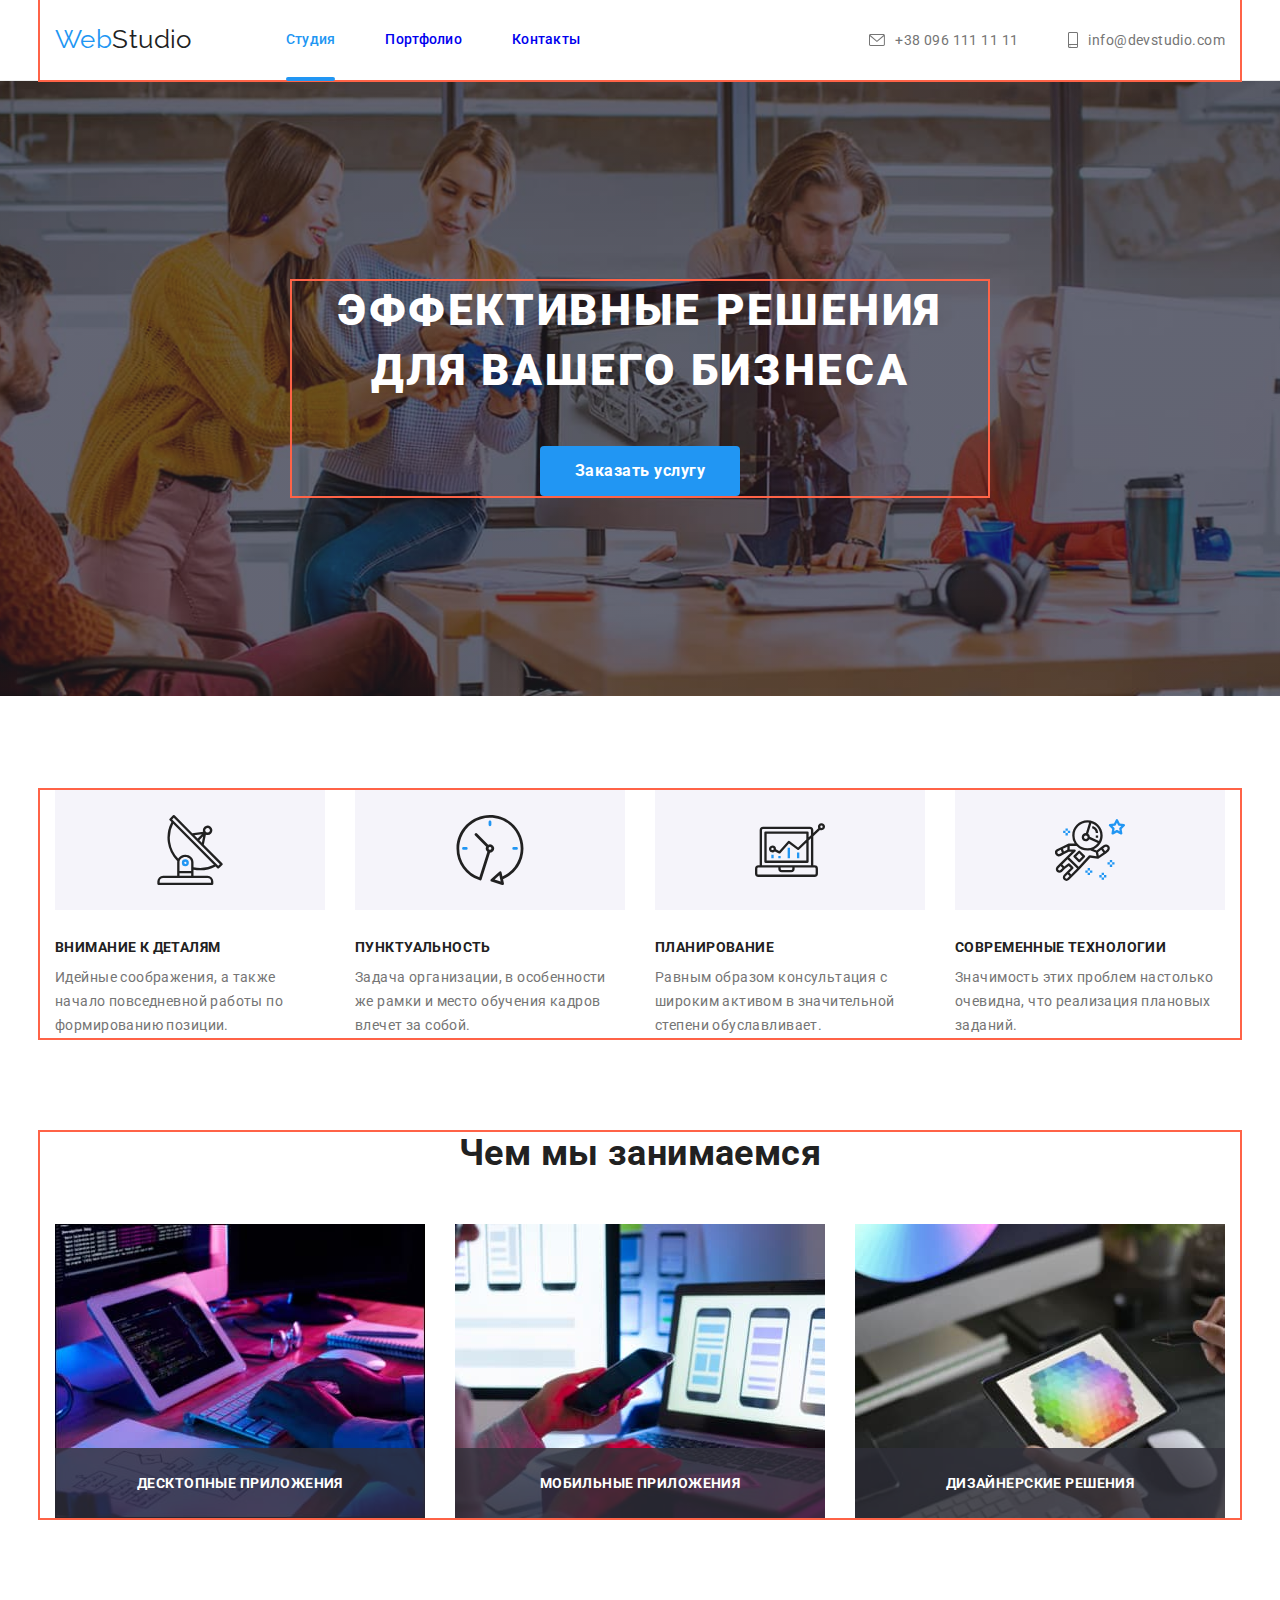
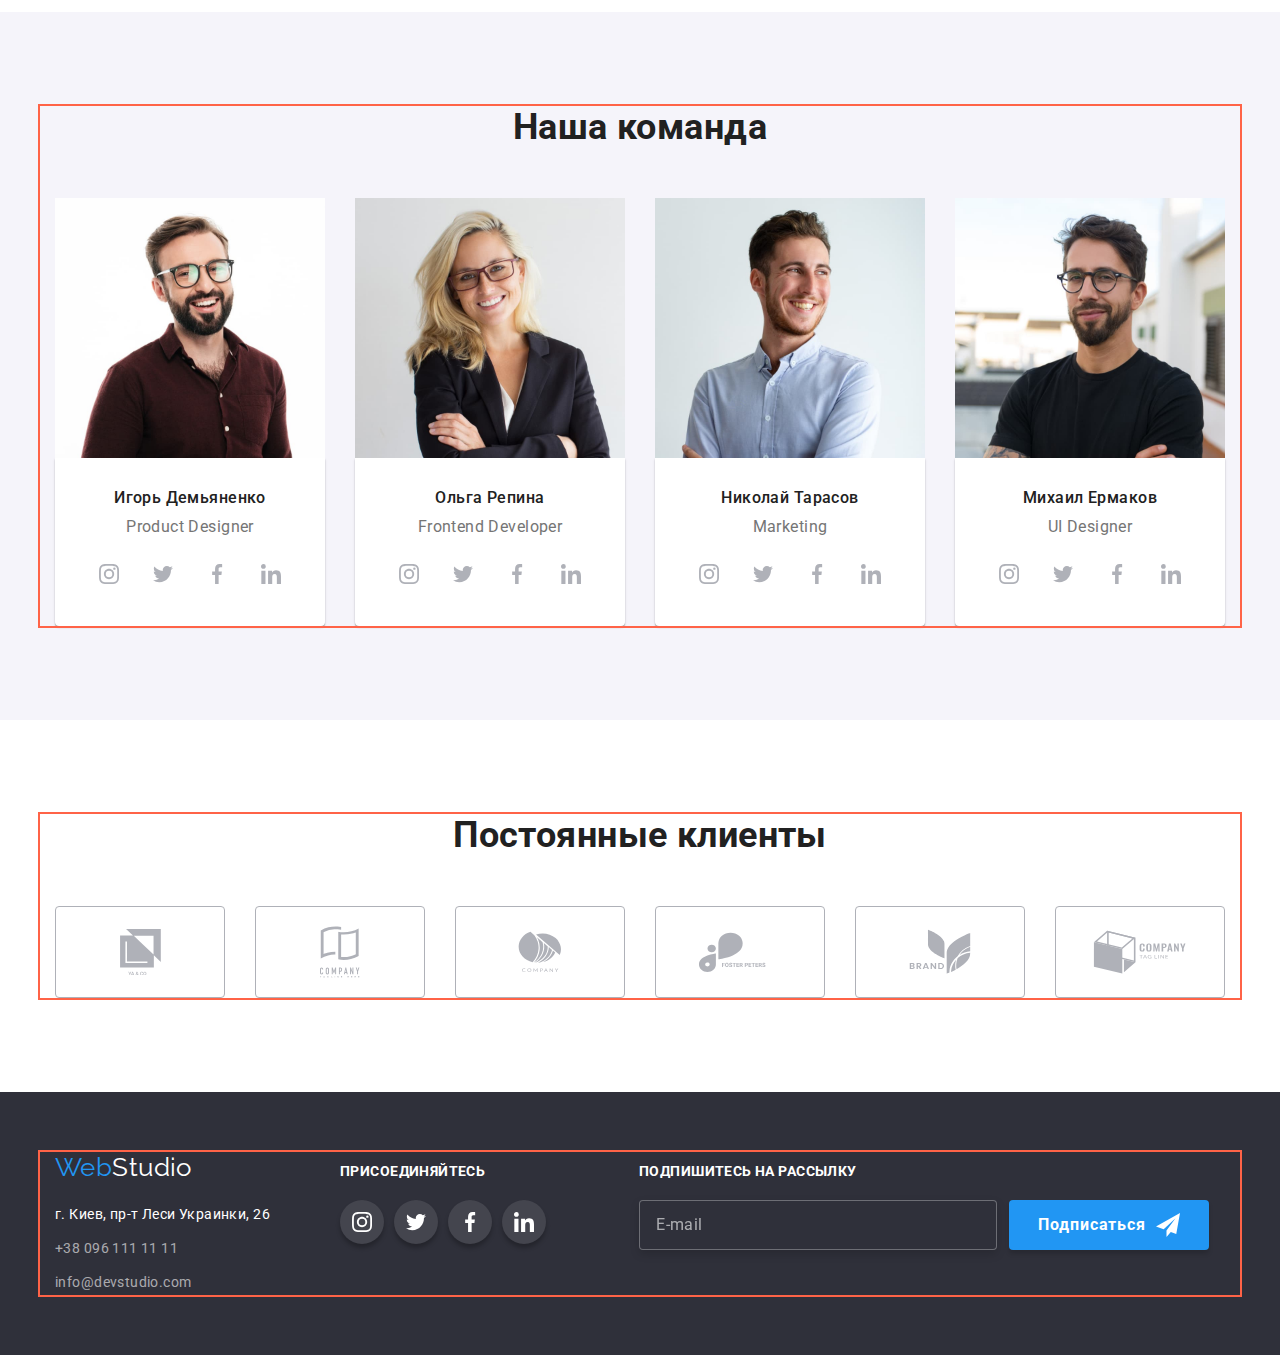
==== commit 0e89fa4d: "first attemp" ====
--- a/index.html
+++ b/index.html
@@ -17,12 +17,10 @@
 	</head>
 	<body>
 		<!-- Навигация, логотип -->
-		<header class="header--border">
-			<div class="header--flex-conteiner conteiner">
-				<a href="index.html" lang="en" class="logo">
-					<span class="logo--blue">Web</span>
-					Studio
-				</a>
+		<header class="header__border">
+			<div class="header--flex conteiner">
+				<a href="index.html" lang="en" class="logo logo--position-top">
+					<span class="logo--blue">Web</span>Studio</a>
 				<nav class="navigation">
 					<ul class="navigation__list">
 						<li class="navigation__item">
@@ -55,7 +53,7 @@
 		<!-- Главная страница-->
 		<main>
 			<!--Секция герой-->
-			<section class="hero">
+			<section class="hero__section">
 				<div class="hero__conteiner conteiner">
 					<h1 class="hero__title">Эффективные решения для вашего бизнеса</h1>
 					<button class="hero__button" data-modal-open type="button">Заказать услугу</button>
@@ -381,48 +379,48 @@
 				</div>
 			</section>
 			<!-- Наши клиенты -->
-			<section class="section-clients">
+			<section class="clients__section">
 				<div class="conteiner">
-					<h2 class="title-clients">Постоянные клиенты</h2>
-					<ul class="list clients-list">
-						<li class="item-clients">
-							<a class="link-client" href="https://vega.ua/" target="_blank" rel="noreferrer noopener">
-								<svg class="client-image" width="41" height="46.7">
+					<h2 class="clients__title">Постоянные клиенты</h2>
+					<ul class="clients__list">
+						<li class="clients__item">
+							<a class="clients__link" href="https://vega.ua/" target="_blank" rel="noreferrer noopener">
+								<svg class="clients__image" width="41" height="46.7">
 									<use href="./images/icons.svg#icon-tagline"></use>
 								</svg>
 							</a>
 						</li>
-						<li class="item-clients">
-							<a class="link-client" href="https://vega.ua/" target="_blank" rel="noreferrer noopener">
-								<svg class="client-image" width="40" height="52">
+						<li class="clients__item">
+							<a class="clients__link" href="https://vega.ua/" target="_blank" rel="noreferrer noopener">
+								<svg class="clients__image" width="40" height="52">
 									<use href="./images/icons.svg#icon-yaco"></use>
 								</svg>
 							</a>
 						</li>
-						<li class="item-clients">
-							<a class="link-client" href="https://vega.ua/" target="_blank" rel="noreferrer noopener">
-								<svg class="client-image" width="43.46" height="41.18">
+						<li class="clients__item">
+							<a class="clients__link" href="https://vega.ua/" target="_blank" rel="noreferrer noopener">
+								<svg class="clients__image" width="43.46" height="41.18">
 									<use href="./images/icons.svg#icon-company"></use>
 								</svg>
 							</a>
 						</li>
-						<li class="item-clients">
-							<a class="link-client" href="https://vega.ua/" target="_blank" rel="noreferrer noopener">
-								<svg class="client-image" width="84.44" height="40.62">
+						<li class="clients__item">
+							<a class="clients__link" href="https://vega.ua/" target="_blank" rel="noreferrer noopener">
+								<svg class="clients__image" width="84.44" height="40.62">
 									<use href="./images/icons.svg#icon-foster"></use>
 								</svg>
 							</a>
 						</li>
-						<li class="item-clients">
-							<a class="link-client" href="https://vega.ua/" target="_blank" rel="noreferrer noopener">
-								<svg class="client-image" width="62.54" height="45.43">
+						<li class="clients__item">
+							<a class="clients__link" href="https://vega.ua/" target="_blank" rel="noreferrer noopener">
+								<svg class="clients__image" width="62.54" height="45.43">
 									<use href="./images/icons.svg#icon-brand"></use>
 								</svg>
 							</a>
 						</li>
-						<li class="item-clients">
-							<a class="link-client" href="https://vega.ua/" target="_blank" rel="noreferrer noopener">
-								<svg class="client-image" width="93.79" height="43.93">
+						<li class="clients__item">
+							<a class="clients__link" href="https://vega.ua/" target="_blank" rel="noreferrer noopener">
+								<svg class="clients__image" width="93.79" height="43.93">
 									<use href="./images/icons.svg#icon-companyteg"></use>
 								</svg>
 							</a>
@@ -433,35 +431,33 @@
 		</main>
 		<!-- Адрес, контакты -->
 		<footer class="footer">
-			<div class="conteiner flex-bottom">
-				<div class="footer-firstblock">
-					<a href="index.html" lang="en" class="footer-logo">
-						<span class="logo-bottom">Web</span>
-						Studio
-					</a>
+			<div class="footer--flex conteiner">
+				<div class="footer__firstblock">
+					<a href="index.html" lang="en" class="logo logo--position-bottom">
+						<span class="logo--blue">Web</span>Studio</a>
 					<address>
-						<ul class="list">
-							<li class="item-contact">
+						<ul class="address__list">
+							<li class="address__item">
 								<a
 									href="https://www.google.com.ua/maps/place/%D0%B1%D1%83%D0%BB.+%D0%9B%D0%B5%D1%81%D0%B8+%D0%A3%D0%BA%D1%80%D0%B0%D0%B8%D0%BD%D0%BA%D0%B8,+26,+%D0%9A%D0%B8%D0%B5%D0%B2,+02000/@50.4265807,30.5361971,17z/data=!3m1!4b1!4m5!3m4!1s0x40d4cf0e033ecbe9:0x57a4dffefec77da0!8m2!3d50.4265807!4d30.5383858?hl=ru"
 									target="_blank"
 									rel="noreferrer noopener"
-									class="link-map"
+									class="address__link"
 								>
 									г. Киев, пр-т Леси Украинки, 26
 								</a>
 							</li>
-							<li class="item-contact">
-								<a href="tel:+380961111111" class="link-contact">+38 096 111 11 11</a>
+							<li class="address__item">
+								<a href="tel:+380961111111" class="address__link address__link--grey">+38 096 111 11 11</a>
 							</li>
-							<li>
-								<a href="mailto:info@devstudio.com" class="link-contact">info@devstudio.com</a>
+							<li class="address__item">
+								<a href="mailto:info@devstudio.com" class="address__link address__link--grey">info@devstudio.com</a>
 							</li>
 						</ul>
 					</address>
 				</div>
-				<div class="social-block">
-					<p class="social-bl-title">присоединяйтесь</p>
+				<div class="footer__social-block">
+					<p class="footer__social-bl-title">присоединяйтесь</p>
 					<ul class="socialicons__list">
 						<li class="socialicons__item">
 							<a class="socialicons__link" href="https://www.instagram.com/" target="_blank" rel="noreferrer noopener">
@@ -494,13 +490,13 @@
 					</ul>
 				</div>
 				<div class="subscribe-block">
-					<b class="subscribe-block-title">Подпишитесь на рассылку</b>
-					<form class="subscribe-form">
-						<label class="hidden" for="e-mail">E-mail</label>
+					<b class="subscribe-block__title">Подпишитесь на рассылку</b>
+					<form class="subscribe-block__form">
+						<label class="subscribe-block__label" for="e-mail">E-mail</label>
 						<input type="email" name="e-mail" id="e-mail" placeholder="E-mail" />
-						<button class="btn-submit" type="submit">
+						<button class="subscribe-block__button" type="submit">
 							Подписаться
-							<svg class="icon-send" width="24" height="24">
+							<svg class="subscribe-block__button-image" width="24" height="24">
 								<use href="./images/icons.svg#icon-icon-send"></use>
 							</svg>
 						</button>
@@ -511,57 +507,57 @@
 		<!-- Moдальное окно -->
 		<div class="backdrop is-hidden" data-modal>
 			<div class="modal">
-				<button data-modal-close class="close-btn" type="button">
-					<svg class="close-svg" width="11" height="11">
+				<button data-modal-close class="modal__button" type="button">
+					<svg class="modal__svg" width="11" height="11">
 						<use href="./images/icons.svg#Vector"></use>
 					</svg>
 				</button>
-				<b class="modal-title">Оставьте свои данные, мы вам перезвоним</b>
+				<b class="modal__title">Оставьте свои данные, мы вам перезвоним</b>
 				<form action="subscribe" class="form">
-					<ul class="list form-list">
-						<li class="item-form">
-							<label class="label-form" for="name">Имя</label>
-							<div class="item-form-thumb">
+					<ul class="form__list">
+						<li class="form__item">
+							<label class="form__label" for="name">Имя</label>
+							<div class="form__thumb">
 								<input type="text" name="name" id="name" />
-								<span class="modal-span">
+								<span class="form__svg">
 									<svg width="18" height="18">
 										<use href="./images/icons.svg#icon-person-form"></use>
 									</svg>
 								</span>
 							</div>
 						</li>
-						<li class="item-form">
-							<label class="label-form" for="tel">Телефон</label>
-							<div class="item-form-thumb">
+						<li class="form__item">
+							<label class="form__label" for="tel">Телефон</label>
+							<div class="form__thumb">
 								<input type="tel" name="tel" id="tel" />
-								<span class="modal-span">
-									<svg class="" width="18" height="18">
+								<span class="form__svg">
+									<svg width="18" height="18">
 										<use href="./images/icons.svg#icon-phone-form"></use>
 									</svg>
 								</span>
 							</div>
 						</li>
-						<li class="item-form">
-							<label class="label-form" for="email">Почта</label>
+						<li class="form__item">
+							<label class="form__label" for="email">Почта</label>
 
-							<div class="item-form-thumb">
+							<div class="form__thumb">
 								<input type="email" name="email" id="email" />
-								<span class="modal-span">
-									<svg class="" width="18" height="18">
+								<span class="form__svg">
+									<svg width="18" height="18">
 										<use href="./images/icons.svg#icon-email-form"></use>
 									</svg>
 								</span>
 							</div>
 						</li>
-						<li class="item-form">
-							<label class="label-form" for="comment">Комментарий</label>
+						<li class="form__item">
+							<label class="form__label" for="comment">Комментарий</label>
 							<textarea name="comment" id="comment" rows="10" placeholder="Введите текст"></textarea>
 						</li>
 					</ul>
-					<div class="checkbox-block">
-						<label class="checkbox-label">
-							<input class="checkbox hidden" type="checkbox" name="policy" />
-							<span class="checkbox-decor">
+					<div class="checkbox__block">
+						<label class="checkbox__label">
+							<input class="checkbox__input checkbox--hidden" type="checkbox" name="policy" />
+							<span class="checkbox__decoration">
 								<svg width="16" height="15">
 									<use href="./images/icons.svg#icon-icon-check"></use>
 								</svg>
@@ -573,8 +569,8 @@
 						</label>
 					</div>
 
-					<div class="btn-direction">
-						<button class="btn-submit form" type="submit">Отправить</button>
+					<div class="button__flex">
+						<button class="button__send-form" type="submit">Отправить</button>
 					</div>
 				</form>
 			</div>
--- a/css/main.min.css
+++ b/css/main.min.css
@@ -1,2 +1,2 @@
-body{background-color:#fff;color:#212121;font-family:"Roboto", sans-serif;font-size:14px;letter-spacing:0.03em}img{display:block;max-width:100%;height:auto}h1,h2,h3,h4,h5,h6,p{margin:0}.navigation__list,.contacts__list,.benefits__list,.services__list,.team__list,.socialicons__list{list-style:none;margin:0;padding:0}.conteiner{width:1200px;outline:2px solid tomato;margin-left:auto;margin-right:auto;padding-left:15px;padding-right:15px}.benefits-title{position:absolute;white-space:nowrap;width:1px;height:1px;overflow:hidden;border:0;padding:0;clip:rect(0 0 0 0);-webkit-clip-path:inset(50%);clip-path:inset(50%);margin:-1px}.header--border{border-bottom:1px solid #ececec}.header--flex-conteiner{display:-webkit-box;display:-ms-flexbox;display:flex;-webkit-box-pack:center;-ms-flex-pack:center;justify-content:center;-webkit-box-align:center;-ms-flex-align:center;align-items:center}.logo{margin-right:94px;display:block;padding-top:24px;padding-bottom:25px;-webkit-transition:color 250ms cubic-bezier(0.4, 0, 0.2, 1);transition:color 250ms cubic-bezier(0.4, 0, 0.2, 1);text-decoration:none;color:#212121;font-family:"Raleway", sans-serif;font-size:26px;line-height:1.19}.logo:hover,.logo:focus{color:#2196f3}.logo--blue{color:#2196f3}.navigation__list{display:-webkit-box;display:-ms-flexbox;display:flex;-webkit-box-pack:center;-ms-flex-pack:center;justify-content:center;-webkit-box-align:center;-ms-flex-align:center;align-items:center}.navigation__item:not(:last-child){margin-right:50px}.navigation__link{position:relative;padding-top:32px;padding-bottom:32px;display:block;text-decoration:none;font-weight:500;font-size:14px;line-height:1.14;letter-spacing:0.02em;color:.navigation__link primary-text-colour;-webkit-transition:color 250ms cubic-bezier(0.4, 0, 0.2, 1);transition:color 250ms cubic-bezier(0.4, 0, 0.2, 1)}.navigation__link:hover,.navigation__link:focus{color:#2196f3}.navigation__link--current{color:#2196f3}.navigation__link--current::after{position:absolute;left:0;bottom:-1px;content:"";width:100%;height:4px;background-color:#2196f3;border-radius:2px}.contacts__list{display:-webkit-box;display:-ms-flexbox;display:flex;-webkit-box-pack:center;-ms-flex-pack:center;justify-content:center;-webkit-box-align:center;-ms-flex-align:center;align-items:center;margin-left:auto;-webkit-transition:color 250ms cubic-bezier(0.4, 0, 0.2, 1);transition:color 250ms cubic-bezier(0.4, 0, 0.2, 1)}.contacts__item:not(:last-child){margin-right:50px}.contacts__link{display:-webkit-box;display:-ms-flexbox;display:flex;-webkit-box-pack:center;-ms-flex-pack:center;justify-content:center;-webkit-box-align:center;-ms-flex-align:center;align-items:center;padding-top:32px;padding-bottom:32px;text-decoration:none;color:#757575;-webkit-transition:color 250ms cubic-bezier(0.4, 0, 0.2, 1);transition:color 250ms cubic-bezier(0.4, 0, 0.2, 1)}.contacts__link:hover,.contacts__link:focus{color:#2196f3}.contacts-icon{margin-right:10px;fill:currentColor}.contacts-icon:hover,.contacts-icon:focus{color:#2196f3}.hero{padding-top:200px;padding-bottom:200px;margin-left:auto;margin-right:auto;text-align:center;background-color:#2f303a;max-width:1600px;background-image:-webkit-gradient(linear, left top, right top, from(rgba(47,48,58,0.4)), to(rgba(47,48,58,0.4))),url(../images/sectionphoto.jpg);background-image:linear-gradient(to right, rgba(47,48,58,0.4), rgba(47,48,58,0.4)),url(../images/sectionphoto.jpg);background-repeat:no-repeat;background-position:center;background-size:cover}.hero__conteiner{width:696px}.hero__title{display:block;margin-bottom:45px;color:#fff;font-weight:900;font-size:44px;line-height:1.36;text-transform:uppercase;letter-spacing:0.06em}.hero__button{background-color:#2196f3;color:#fff;font-weight:700;font-size:16px;line-height:1.88;letter-spacing:0.03em;-webkit-transition:color 250ms cubic-bezier(0.4, 0, 0.2, 1),background-color 250ms cubic-bezier(0.4, 0, 0.2, 1);transition:color 250ms cubic-bezier(0.4, 0, 0.2, 1),background-color 250ms cubic-bezier(0.4, 0, 0.2, 1);min-width:200px;border-radius:4px;border:none;cursor:pointer;padding:10px 32px}.hero__button:hover,.hero__button:focus{color:#fff;background-color:#188ce8}.benefits__section{padding-top:94px;padding-bottom:94px}.benefits__list{display:-webkit-box;display:-ms-flexbox;display:flex;-webkit-box-pack:center;-ms-flex-pack:center;justify-content:center;-webkit-box-align:center;-ms-flex-align:center;align-items:center}.benefits__item{width:270px}.benefits__item:not(:last-child){margin-right:30px}.benefits__decoration-bloc{display:-webkit-box;display:-ms-flexbox;display:flex;-webkit-box-pack:center;-ms-flex-pack:center;justify-content:center;-webkit-box-align:center;-ms-flex-align:center;align-items:center;margin-bottom:30px;height:120px;background-color:#f5f4fa}.benefits__title{margin-bottom:10px;font-weight:700;font-size:14px;line-height:1.14;text-transform:uppercase;letter-spacing:0.03em}.benefits__description{color:#757575;line-height:1.71;letter-spacing:0.03em}.services__section{padding-bottom:94px}.services__title{margin-bottom:50px;font-weight:700;font-size:36px;line-height:1.17;text-align:center}.services__list{display:-webkit-box;display:-ms-flexbox;display:flex;-webkit-box-pack:center;-ms-flex-pack:center;justify-content:center;-webkit-box-align:center;-ms-flex-align:center;align-items:center}.services__item:not(:last-child){margin-right:30px}.services__overlay{position:relative}.services__photo-description{position:absolute;left:0;bottom:0;width:100%;height:70px;display:-webkit-box;display:-ms-flexbox;display:flex;-webkit-box-pack:center;-ms-flex-pack:center;justify-content:center;-webkit-box-align:center;-ms-flex-align:center;align-items:center;font-weight:700;line-height:1.17;color:#fff;text-transform:uppercase;background-color:#2f303acc}.team__section{padding-top:94px;padding-bottom:94px;background-color:#f5f4fa}.team__title{margin-bottom:50px;font-weight:700;font-size:36px;line-height:1.17;text-align:center}.team__list{display:-webkit-box;display:-ms-flexbox;display:flex;-webkit-box-pack:center;-ms-flex-pack:center;justify-content:center;-webkit-box-align:center;-ms-flex-align:center;align-items:center}.team__item{text-align:center;background-color:#fff}.team__item:not(:last-child){margin-right:30px}.team__border{padding-top:30px;padding-bottom:30px;border-radius:0px 0px 4px 4px;-webkit-box-shadow:0px 2px 1px 0px rgba(0,0,0,0.2),0px 1px 1px 0px rgba(0,0,0,0.14),0px 1px 3px 0px rgba(0,0,0,0.12);box-shadow:0px 2px 1px 0px rgba(0,0,0,0.2),0px 1px 1px 0px rgba(0,0,0,0.14),0px 1px 3px 0px rgba(0,0,0,0.12)}.team__name{font-weight:500;font-size:16px;line-height:1.19;margin-bottom:10px}.team__proffesion{color:#757575;font-size:16px;line-height:1.19;margin:0;margin-bottom:16px}.socialicons__list{display:-webkit-box;display:-ms-flexbox;display:flex;-webkit-box-pack:start;-ms-flex-pack:start;justify-content:flex-start;-webkit-box-align:center;-ms-flex-align:center;align-items:center}.socialicons__list--direction{display:-webkit-box;display:-ms-flexbox;display:flex;-webkit-box-pack:center;-ms-flex-pack:center;justify-content:center;-webkit-box-align:center;-ms-flex-align:center;align-items:center}.socialicons__item:not(:last-child){margin-right:10px}.socialicons__link{display:-webkit-box;display:-ms-flexbox;display:flex;-webkit-box-pack:center;-ms-flex-pack:center;justify-content:center;-webkit-box-align:center;-ms-flex-align:center;align-items:center;-webkit-transition:background-color 250ms cubic-bezier(0.4, 0, 0.2, 1);transition:background-color 250ms cubic-bezier(0.4, 0, 0.2, 1);width:44px;height:44px;background-color:rgba(255,255,255,0.1);border-radius:50px;-webkit-box-shadow:0px 4px 4px 0px rgba(0,0,0,0.25);box-shadow:0px 4px 4px 0px rgba(0,0,0,0.25)}.socialicons__link:hover,.socialicons__link:focus{background-color:#2196f3}.socialicons__link--grey{border:none;-webkit-box-shadow:none;box-shadow:none;color:#afb1b8;-webkit-transition:color 250ms cubic-bezier(0.4, 0, 0.2, 1),background-color 250ms cubic-bezier(0.4, 0, 0.2, 1);transition:color 250ms cubic-bezier(0.4, 0, 0.2, 1),background-color 250ms cubic-bezier(0.4, 0, 0.2, 1)}.socialicons__link--grey:hover,.socialicons__link--grey:focus{color:#fff}.socialicons__image{fill:#fff}.socialicons__image--white{fill:currentColor}
+body{background-color:#fff;color:#212121;font-family:"Roboto", sans-serif;font-size:14px;letter-spacing:0.03em}img{display:block;max-width:100%;height:auto}h1,h2,h3,h4,h5,h6,p{margin:0}.navigation__list,.contacts__list,.benefits__list,.services__list,.team__list,.socialicons__list,.clients__list,.button__list,.product__list,.address__list,.form__list{list-style:none;margin:0;padding:0}.conteiner{width:1200px;outline:2px solid tomato;margin-left:auto;margin-right:auto;padding-left:15px;padding-right:15px}.benefits-title,.product__title,.subscribe-block__label,.checkbox--hidden{position:absolute;white-space:nowrap;width:1px;height:1px;overflow:hidden;border:0;padding:0;clip:rect(0 0 0 0);-webkit-clip-path:inset(50%);clip-path:inset(50%);margin:-1px}.header__border{border-bottom:1px solid #ececec}.header--flex{display:-webkit-box;display:-ms-flexbox;display:flex;-webkit-box-pack:center;-ms-flex-pack:center;justify-content:center;-webkit-box-align:center;-ms-flex-align:center;align-items:center}.logo{display:block;-webkit-transition:color 250ms cubic-bezier(0.4, 0, 0.2, 1);transition:color 250ms cubic-bezier(0.4, 0, 0.2, 1);text-decoration:none;color:#212121;font-family:"Raleway", sans-serif;font-size:26px;line-height:1.19}.logo:hover,.logo:focus{color:#2196f3}.logo--position-top{margin-right:94px;padding-top:24px;padding-bottom:25px}.logo--position-bottom{margin-bottom:20px;color:#fff}.logo--blue{color:#2196f3}.navigation__list{display:-webkit-box;display:-ms-flexbox;display:flex;-webkit-box-pack:center;-ms-flex-pack:center;justify-content:center;-webkit-box-align:center;-ms-flex-align:center;align-items:center}.navigation__item:not(:last-child){margin-right:50px}.navigation__link{position:relative;padding-top:32px;padding-bottom:32px;display:block;text-decoration:none;font-weight:500;font-size:14px;line-height:1.14;letter-spacing:0.02em;color:.navigation__link primary-text-colour;-webkit-transition:color 250ms cubic-bezier(0.4, 0, 0.2, 1);transition:color 250ms cubic-bezier(0.4, 0, 0.2, 1)}.navigation__link:hover,.navigation__link:focus{color:#2196f3}.navigation__link--current{color:#2196f3}.navigation__link--current::after{position:absolute;left:0;bottom:-1px;content:"";width:100%;height:4px;background-color:#2196f3;border-radius:2px}.contacts__list{display:-webkit-box;display:-ms-flexbox;display:flex;-webkit-box-pack:center;-ms-flex-pack:center;justify-content:center;-webkit-box-align:center;-ms-flex-align:center;align-items:center;margin-left:auto;-webkit-transition:color 250ms cubic-bezier(0.4, 0, 0.2, 1);transition:color 250ms cubic-bezier(0.4, 0, 0.2, 1)}.contacts__item:not(:last-child){margin-right:50px}.contacts__link{display:-webkit-box;display:-ms-flexbox;display:flex;-webkit-box-pack:center;-ms-flex-pack:center;justify-content:center;-webkit-box-align:center;-ms-flex-align:center;align-items:center;padding-top:32px;padding-bottom:32px;text-decoration:none;color:#757575;-webkit-transition:color 250ms cubic-bezier(0.4, 0, 0.2, 1);transition:color 250ms cubic-bezier(0.4, 0, 0.2, 1)}.contacts__link:hover,.contacts__link:focus{color:#2196f3}.contacts-icon{margin-right:10px;fill:currentColor}.contacts-icon:hover,.contacts-icon:focus{color:#2196f3}.hero__section{padding-top:200px;padding-bottom:200px;margin-left:auto;margin-right:auto;text-align:center;background-color:#2f303a;max-width:1600px;background-image:-webkit-gradient(linear, left top, right top, from(rgba(47,48,58,0.4)), to(rgba(47,48,58,0.4))),url(../images/sectionphoto.jpg);background-image:linear-gradient(to right, rgba(47,48,58,0.4), rgba(47,48,58,0.4)),url(../images/sectionphoto.jpg);background-repeat:no-repeat;background-position:center;background-size:cover}.hero__conteiner{width:696px}.hero__title{display:block;margin-bottom:45px;color:#fff;font-weight:900;font-size:44px;line-height:1.36;text-transform:uppercase;letter-spacing:0.06em}.hero__button{background-color:#2196f3;color:#fff;font-weight:700;font-size:16px;line-height:1.88;letter-spacing:0.03em;-webkit-transition:color 250ms cubic-bezier(0.4, 0, 0.2, 1),background-color 250ms cubic-bezier(0.4, 0, 0.2, 1);transition:color 250ms cubic-bezier(0.4, 0, 0.2, 1),background-color 250ms cubic-bezier(0.4, 0, 0.2, 1);min-width:200px;border-radius:4px;border:none;cursor:pointer;padding:10px 32px}.hero__button:hover,.hero__button:focus{color:#fff;background-color:#188ce8}.benefits__section{padding-top:94px;padding-bottom:94px}.benefits__list{display:-webkit-box;display:-ms-flexbox;display:flex;-webkit-box-pack:center;-ms-flex-pack:center;justify-content:center;-webkit-box-align:center;-ms-flex-align:center;align-items:center}.benefits__item{width:270px}.benefits__item:not(:last-child){margin-right:30px}.benefits__decoration-bloc{display:-webkit-box;display:-ms-flexbox;display:flex;-webkit-box-pack:center;-ms-flex-pack:center;justify-content:center;-webkit-box-align:center;-ms-flex-align:center;align-items:center;margin-bottom:30px;height:120px;background-color:#f5f4fa}.benefits__title{margin-bottom:10px;font-weight:700;font-size:14px;line-height:1.14;text-transform:uppercase;letter-spacing:0.03em}.benefits__description{color:#757575;line-height:1.71;letter-spacing:0.03em}.services__section{padding-bottom:94px}.services__title{margin-bottom:50px;font-weight:700;font-size:36px;line-height:1.17;text-align:center}.services__list{display:-webkit-box;display:-ms-flexbox;display:flex;-webkit-box-pack:center;-ms-flex-pack:center;justify-content:center;-webkit-box-align:center;-ms-flex-align:center;align-items:center}.services__item:not(:last-child){margin-right:30px}.services__overlay{position:relative}.services__photo-description{position:absolute;left:0;bottom:0;width:100%;height:70px;display:-webkit-box;display:-ms-flexbox;display:flex;-webkit-box-pack:center;-ms-flex-pack:center;justify-content:center;-webkit-box-align:center;-ms-flex-align:center;align-items:center;font-weight:700;line-height:1.17;color:#fff;text-transform:uppercase;background-color:#2f303acc}.team__section{padding-top:94px;padding-bottom:94px;background-color:#f5f4fa}.team__title{margin-bottom:50px;font-weight:700;font-size:36px;line-height:1.17;text-align:center}.team__list{display:-webkit-box;display:-ms-flexbox;display:flex;-webkit-box-pack:center;-ms-flex-pack:center;justify-content:center;-webkit-box-align:center;-ms-flex-align:center;align-items:center}.team__item{text-align:center;background-color:#fff}.team__item:not(:last-child){margin-right:30px}.team__border{padding-top:30px;padding-bottom:30px;border-radius:0px 0px 4px 4px;-webkit-box-shadow:0px 2px 1px 0px rgba(0,0,0,0.2),0px 1px 1px 0px rgba(0,0,0,0.14),0px 1px 3px 0px rgba(0,0,0,0.12);box-shadow:0px 2px 1px 0px rgba(0,0,0,0.2),0px 1px 1px 0px rgba(0,0,0,0.14),0px 1px 3px 0px rgba(0,0,0,0.12)}.team__name{font-weight:500;font-size:16px;line-height:1.19;margin-bottom:10px}.team__proffesion{color:#757575;font-size:16px;line-height:1.19;margin:0;margin-bottom:16px}.socialicons__list{display:-webkit-box;display:-ms-flexbox;display:flex;-webkit-box-pack:start;-ms-flex-pack:start;justify-content:flex-start;-webkit-box-align:center;-ms-flex-align:center;align-items:center}.socialicons__list--direction{display:-webkit-box;display:-ms-flexbox;display:flex;-webkit-box-pack:center;-ms-flex-pack:center;justify-content:center;-webkit-box-align:center;-ms-flex-align:center;align-items:center}.socialicons__item:not(:last-child){margin-right:10px}.socialicons__link{display:-webkit-box;display:-ms-flexbox;display:flex;-webkit-box-pack:center;-ms-flex-pack:center;justify-content:center;-webkit-box-align:center;-ms-flex-align:center;align-items:center;-webkit-transition:background-color 250ms cubic-bezier(0.4, 0, 0.2, 1);transition:background-color 250ms cubic-bezier(0.4, 0, 0.2, 1);width:44px;height:44px;background-color:rgba(255,255,255,0.1);border-radius:50px;-webkit-box-shadow:0px 4px 4px 0px rgba(0,0,0,0.25);box-shadow:0px 4px 4px 0px rgba(0,0,0,0.25)}.socialicons__link:hover,.socialicons__link:focus{background-color:#2196f3}.socialicons__link--grey{border:none;-webkit-box-shadow:none;box-shadow:none;color:#afb1b8;-webkit-transition:color 250ms cubic-bezier(0.4, 0, 0.2, 1),background-color 250ms cubic-bezier(0.4, 0, 0.2, 1);transition:color 250ms cubic-bezier(0.4, 0, 0.2, 1),background-color 250ms cubic-bezier(0.4, 0, 0.2, 1)}.socialicons__link--grey:hover,.socialicons__link--grey:focus{color:#fff}.socialicons__image{fill:#fff}.socialicons__image--white{fill:currentColor}.clients__section{padding-top:94px;padding-bottom:94px}.clients__title{margin-bottom:50px;font-size:36px;font-weight:700;line-height:1.17;text-align:center}.clients__list{display:-webkit-box;display:-ms-flexbox;display:flex;-webkit-box-pack:center;-ms-flex-pack:center;justify-content:center;-webkit-box-align:center;-ms-flex-align:center;align-items:center}.clients__item:not(:last-child){margin-right:30px}.clients__link{display:-webkit-box;display:-ms-flexbox;display:flex;-webkit-box-pack:center;-ms-flex-pack:center;justify-content:center;-webkit-box-align:center;-ms-flex-align:center;align-items:center;width:170px;height:92px;-webkit-transition:color 250ms cubic-bezier(0.4, 0, 0.2, 1),border 250ms cubic-bezier(0.4, 0, 0.2, 1);transition:color 250ms cubic-bezier(0.4, 0, 0.2, 1),border 250ms cubic-bezier(0.4, 0, 0.2, 1);color:#afb1b8;border:solid 1px #afb1b8;border-radius:4px}.clients__link:hover,.clients__link:focus{border:solid 1px #2196f3;color:#2196f3}.clients__image{fill:currentColor}.products__section{padding-top:94px;padding-bottom:94px}.button__list{display:-webkit-box;display:-ms-flexbox;display:flex;-webkit-box-pack:center;-ms-flex-pack:center;justify-content:center;-webkit-box-align:center;-ms-flex-align:center;align-items:center;margin-bottom:50px}.button__items:not(:last-child){margin-right:10px}.button__choise{padding:6px 22px;font-weight:500;font-size:16px;line-height:1.62;letter-spacing:0.03em;-webkit-transition:color 250ms cubic-bezier(0.4, 0, 0.2, 1),background-color 250ms cubic-bezier(0.4, 0, 0.2, 1),-webkit-box-shadow 250ms cubic-bezier(0.4, 0, 0.2, 1);transition:color 250ms cubic-bezier(0.4, 0, 0.2, 1),background-color 250ms cubic-bezier(0.4, 0, 0.2, 1),-webkit-box-shadow 250ms cubic-bezier(0.4, 0, 0.2, 1);transition:color 250ms cubic-bezier(0.4, 0, 0.2, 1),background-color 250ms cubic-bezier(0.4, 0, 0.2, 1),box-shadow 250ms cubic-bezier(0.4, 0, 0.2, 1);transition:color 250ms cubic-bezier(0.4, 0, 0.2, 1),background-color 250ms cubic-bezier(0.4, 0, 0.2, 1),box-shadow 250ms cubic-bezier(0.4, 0, 0.2, 1),-webkit-box-shadow 250ms cubic-bezier(0.4, 0, 0.2, 1);border-radius:4px;border:none;cursor:pointer}.button__choise:hover,.button__choise:focus{color:#fff;background-color:#2196f3;-webkit-box-shadow:1px 4px 6px 0px rgba(0,0,0,0.16),0px 4px 4px 0px rgba(0,0,0,0.06),0px 1px 1px 0px rgba(0,0,0,0.12);box-shadow:1px 4px 6px 0px rgba(0,0,0,0.16),0px 4px 4px 0px rgba(0,0,0,0.06),0px 1px 1px 0px rgba(0,0,0,0.12)}.button__choise--active{background-color:#2196f3;color:#fff}.product__list{display:-webkit-box;display:-ms-flexbox;display:flex;-ms-flex-wrap:wrap;flex-wrap:wrap;gap:30px}.product__shadow-box{text-decoration:none;color:#212121;display:inline-block;-webkit-transition:-webkit-box-shadow 250ms .product__shadow-box transition-cube;transition:-webkit-box-shadow 250ms .product__shadow-box transition-cube;transition:box-shadow 250ms .product__shadow-box transition-cube;transition:box-shadow 250ms .product__shadow-box transition-cube, -webkit-box-shadow 250ms .product__shadow-box transition-cube}.product__shadow-box:hover,.product__shadow-box:focus{-webkit-box-shadow:1px 4px 6px 0px rgba(0,0,0,0.16),0px 4px 4px 0px rgba(0,0,0,0.06),0px 1px 1px 0px rgba(0,0,0,0.12);box-shadow:1px 4px 6px 0px rgba(0,0,0,0.16),0px 4px 4px 0px rgba(0,0,0,0.06),0px 1px 1px 0px rgba(0,0,0,0.12)}.product__thumb{position:relative;overflow:hidden}.product__overlay{position:absolute;-webkit-transition:-webkit-transform 250ms cubic-bezier(0.4, 0, 0.2, 1);transition:-webkit-transform 250ms cubic-bezier(0.4, 0, 0.2, 1);transition:transform 250ms cubic-bezier(0.4, 0, 0.2, 1);transition:transform 250ms cubic-bezier(0.4, 0, 0.2, 1), -webkit-transform 250ms cubic-bezier(0.4, 0, 0.2, 1);-webkit-transform:translateY(0);transform:translateY(0);background-color:#2196f3e6;height:100%;width:100%}.product__description{position:absolute;-webkit-transition:color 250ms cubic-bezier(0.4, 0, 0.2, 1),-webkit-transform 250ms cubic-bezier(0.4, 0, 0.2, 1);transition:color 250ms cubic-bezier(0.4, 0, 0.2, 1),-webkit-transform 250ms cubic-bezier(0.4, 0, 0.2, 1);transition:color 250ms cubic-bezier(0.4, 0, 0.2, 1),transform 250ms cubic-bezier(0.4, 0, 0.2, 1);transition:color 250ms cubic-bezier(0.4, 0, 0.2, 1),transform 250ms cubic-bezier(0.4, 0, 0.2, 1),-webkit-transform 250ms cubic-bezier(0.4, 0, 0.2, 1);-webkit-transform:translateY(0);transform:translateY(0);margin:0;width:100%;height:100%;padding:63px 24px;font-weight:400;font-size:18px;line-height:1.56;letter-spacing:00.03em;color:rgba(255,255,255,0)}.product__group{padding-top:20px;padding-left:24px;padding-bottom:20px;padding-right:24px;border-bottom:1px solid #eee;border-left:1px solid #eee;border-right:1px solid #eee}.product__name{margin-bottom:4px;font-weight:700;font-size:18px;line-height:2;letter-spacing:0.06em}.product__direction{font-size:16px;line-height:1.88;margin:0}.product__shadow-box:hover .product__description,.product__shadow-box:focus .product__description{color:#fff;-webkit-transform:translateY(0%);transform:translateY(0%)}.product__shadow-box:hover .product__overlay,.product__shadow-box:focus .product__overlay{-webkit-transform:translateY(-100%);transform:translateY(-100%)}.footer{background-color:#2f303a;padding-top:60px;padding-bottom:60px}.footer--flex{display:-webkit-box;display:-ms-flexbox;display:flex;-webkit-box-pack:start;-ms-flex-pack:start;justify-content:flex-start;-webkit-box-align:baseline;-ms-flex-align:baseline;align-items:baseline}.footer__firstblock{margin-right:70px}.footer__social-bl-title{text-transform:uppercase;font-size:14px;font-weight:700;color:#fff;line-height:1.14;margin:0;padding:0;margin-bottom:20px;letter-spacing:0.03em}.address__item:not(:last-child){margin-bottom:10px}.address__link{display:block;text-decoration:none;font-style:normal;font-size:14px;line-height:1.71;color:#fff;-webkit-transition:color 250ms cubic-bezier(0.4, 0, 0.2, 1);transition:color 250ms cubic-bezier(0.4, 0, 0.2, 1)}.address__link:hover,.address__link:focus{color:#2196f3}.address__link--grey{color:rgba(255,255,255,0.6);-webkit-transition:color 250ms cubic-bezier(0.4, 0, 0.2, 1);transition:color 250ms cubic-bezier(0.4, 0, 0.2, 1)}.subscribe-block{-webkit-box-align:baseline;-ms-flex-align:baseline;align-items:baseline;margin-left:93px}.subscribe-block__title{display:block;margin:0;margin-bottom:20px;font-weight:700;font-size:14px;line-height:1.14;letter-spacing:0.03em;text-transform:uppercase;color:#fff}.subscribe-block__form{display:-webkit-box;display:-ms-flexbox;display:flex}.subscribe-block__form input{padding-top:15px;padding-bottom:15px;padding-left:16px;outline:0;width:358px;border:1px solid rgba(255,255,255,0.3);-webkit-filter:drop-shadow(0px 4px 4px rgba(0,0,0,0.15));filter:drop-shadow(0px 4px 4px rgba(0,0,0,0.15));border-radius:4px;background-color:#2f303a}.subscribe-block__form input::-webkit-input-placeholder{font-weight:400;font-size:16px;line-height:1.25;letter-spacing:0.03em;color:rgba(255,255,255,0.6)}.subscribe-block__form input:-ms-input-placeholder{font-weight:400;font-size:16px;line-height:1.25;letter-spacing:0.03em;color:rgba(255,255,255,0.6)}.subscribe-block__form input::-ms-input-placeholder{font-weight:400;font-size:16px;line-height:1.25;letter-spacing:0.03em;color:rgba(255,255,255,0.6)}.subscribe-block__form input::placeholder{font-weight:400;font-size:16px;line-height:1.25;letter-spacing:0.03em;color:rgba(255,255,255,0.6)}.subscribe-block__button{display:-webkit-box;display:-ms-flexbox;display:flex;-webkit-box-pack:center;-ms-flex-pack:center;justify-content:center;-webkit-box-align:center;-ms-flex-align:center;align-items:center;margin-left:12px;padding:10px 28px;min-width:200px;font-weight:700;font-size:16px;line-height:1.88;letter-spacing:0.06em;color:#fff;background-color:#2196f3;cursor:pointer;border:none;-webkit-box-shadow:0px 4px 4px rgba(0,0,0,0.15);box-shadow:0px 4px 4px rgba(0,0,0,0.15);border-radius:4px;-webkit-transition:color 250ms cubic-bezier(0.4, 0, 0.2, 1),background-color 250ms cubic-bezier(0.4, 0, 0.2, 1);transition:color 250ms cubic-bezier(0.4, 0, 0.2, 1),background-color 250ms cubic-bezier(0.4, 0, 0.2, 1)}.subscribe-block__button:hover,.subscribe-block__button:focus{color:#fff;background-color:#188ce8}.subscribe-block__button-image{margin-left:10px}.backdrop{position:fixed;top:0;left:0;height:100%;width:100%;background-color:rgba(0,0,0,0.2);opacity:1;-webkit-transition:opacity 250ms var(--transition-cube),visibility 250ms var(--transition-cube);transition:opacity 250ms var(--transition-cube),visibility 250ms var(--transition-cube)}.backdrop.is-hidden{opacity:0;pointer-events:none;visibility:hidden}.modal{position:absolute;top:50%;left:50%;-webkit-transform:translate(-50%, -50%);transform:translate(-50%, -50%);opacity:1;-webkit-transition:opacity 250ms cubic-bezier(0.4, 0, 0.2, 1),-webkit-transform 250ms cubic-bezier(0.4, 0, 0.2, 1);transition:opacity 250ms cubic-bezier(0.4, 0, 0.2, 1),-webkit-transform 250ms cubic-bezier(0.4, 0, 0.2, 1);transition:transform 250ms cubic-bezier(0.4, 0, 0.2, 1),opacity 250ms cubic-bezier(0.4, 0, 0.2, 1);transition:transform 250ms cubic-bezier(0.4, 0, 0.2, 1),opacity 250ms cubic-bezier(0.4, 0, 0.2, 1),-webkit-transform 250ms cubic-bezier(0.4, 0, 0.2, 1);padding:40px;width:528px;height:581px;background-color:#fff;-webkit-box-shadow:0px 4px 4px 0px rgba(0,0,0,0.25);box-shadow:0px 4px 4px 0px rgba(0,0,0,0.25);border-radius:4px}.modal__button{position:absolute;top:8px;right:8px;display:-webkit-box;display:-ms-flexbox;display:flex;-webkit-box-pack:center;-ms-flex-pack:center;justify-content:center;-webkit-box-align:center;-ms-flex-align:center;align-items:center;padding:0;width:30px;height:30px;border-radius:50px;border:1px solid rgba(0,0,0,0.1);background-color:#fff;cursor:pointer}.modal__svg{-webkit-transition:fill 250ms cubic-bezier(0.4, 0, 0.2, 1);transition:fill 250ms cubic-bezier(0.4, 0, 0.2, 1)}.modal__button:hover .modal__svg,.modal__button:focus .modal__svg{fill:#188ce8}.modal__title{display:block;margin-bottom:12px;font-weight:700;font-size:20px;line-height:1.15;text-align:center;letter-spacing:0.03em;color:#212121}.form__list{margin-bottom:30px;display:-webkit-box;display:-ms-flexbox;display:flex;-webkit-box-pack:start;-ms-flex-pack:start;justify-content:flex-start;-webkit-box-align:stretch;-ms-flex-align:stretch;align-items:stretch;-webkit-box-orient:vertical;-webkit-box-direction:normal;-ms-flex-direction:column;flex-direction:column}.form__item{display:-webkit-box;display:-ms-flexbox;display:flex;-webkit-box-orient:vertical;-webkit-box-direction:normal;-ms-flex-direction:column;flex-direction:column}.form__item:not(:last-child){margin-bottom:10px}.form__label{margin-bottom:4px;font-weight:400;font-size:12px;line-height:1.17;letter-spacing:0.01em;color:#757575}.form__thumb{position:relative}.form__item input{padding-left:42px;height:40px;width:100%}.form__svg{position:absolute;top:50%;left:12px;-webkit-transform:translateY(-50%);transform:translateY(-50%)}.form__item textarea{padding:12px;height:120px;resize:none}.form__item textarea::-webkit-input-placeholder{font-weight:400;font-size:12px;line-height:1.17;letter-spacing:0.01em;color:rgba(117,117,117,0.5)}.form__item textarea:-ms-input-placeholder{font-weight:400;font-size:12px;line-height:1.17;letter-spacing:0.01em;color:rgba(117,117,117,0.5)}.form__item textarea::-ms-input-placeholder{font-weight:400;font-size:12px;line-height:1.17;letter-spacing:0.01em;color:rgba(117,117,117,0.5)}.form__item textarea::placeholder{font-weight:400;font-size:12px;line-height:1.17;letter-spacing:0.01em;color:rgba(117,117,117,0.5)}.form__thumb input,.form__item textarea{border:1px solid #21212133;border-radius:4px;-webkit-transition:border 250ms cubic-bezier(0.4, 0, 0.2, 1);transition:border 250ms cubic-bezier(0.4, 0, 0.2, 1)}.form__thumb input:hover,textarea:hover{border:1px solid #2196f3}.form__item svg{-webkit-transition:fill 250ms cubic-bezier(0.4, 0, 0.2, 1);transition:fill 250ms cubic-bezier(0.4, 0, 0.2, 1)}.form__item:focus-within svg{fill:#188ce8}.form__thumb:focus-within input,.form__item:focus-within textarea{outline:0;border-color:#2196f3}.checkbox__block{margin-bottom:20px;display:-webkit-box;display:-ms-flexbox;display:flex;-webkit-box-pack:center;-ms-flex-pack:center;justify-content:center;-webkit-box-align:center;-ms-flex-align:center;align-items:center}.checkbox__label{display:-webkit-box;display:-ms-flexbox;display:flex;-webkit-box-pack:center;-ms-flex-pack:center;justify-content:center;-webkit-box-align:center;-ms-flex-align:center;align-items:center}.checkbox__decoration{width:16px;height:15px;display:inline-block;border:solid 1px #212121;border-radius:4px;-webkit-transition:border-color 250ms cubic-bezier(0.4, 0, 0.2, 1),background-color 250ms cubic-bezier(0.4, 0, 0.2, 1);transition:border-color 250ms cubic-bezier(0.4, 0, 0.2, 1),background-color 250ms cubic-bezier(0.4, 0, 0.2, 1)}.checkbox-policy{margin-left:8px;font-weight:400;font-size:14px;line-height:1.71;letter-spacing:0.03em;color:#757575}.link-policy{color:#2196f3;font-weight:400;font-size:14px;line-height:1.71;letter-spacing:0.03em}.checkbox__input:checked+.checkbox__decoration{background-color:#2196f3;border:none}.checkbox__input:hover+.checkbox__decoration,.checkbox__input:focus+.checkbox__decoration{border-color:#2196f3}.button__flex{display:-webkit-box;display:-ms-flexbox;display:flex;-webkit-box-pack:center;-ms-flex-pack:center;justify-content:center;-webkit-box-align:center;-ms-flex-align:center;align-items:center}.button__send-form{padding:10px 28px;min-width:200px;font-weight:700;font-size:16px;line-height:1.88;letter-spacing:0.06em;color:#fff;background-color:#2196f3;cursor:pointer;border:none;-webkit-box-shadow:0px 4px 4px 0px rgba(0,0,0,0.25);box-shadow:0px 4px 4px 0px rgba(0,0,0,0.25);border-radius:4px;-webkit-transition:color 250ms cubic-bezier(0.4, 0, 0.2, 1),background-color cubic-bezier(0.4, 0, 0.2, 1);transition:color 250ms cubic-bezier(0.4, 0, 0.2, 1),background-color cubic-bezier(0.4, 0, 0.2, 1)}.button__send-form:hover,.button__send-form:focus{color:#fff;background-color:#188ce8}
 /*# sourceMappingURL=main.min.css.map */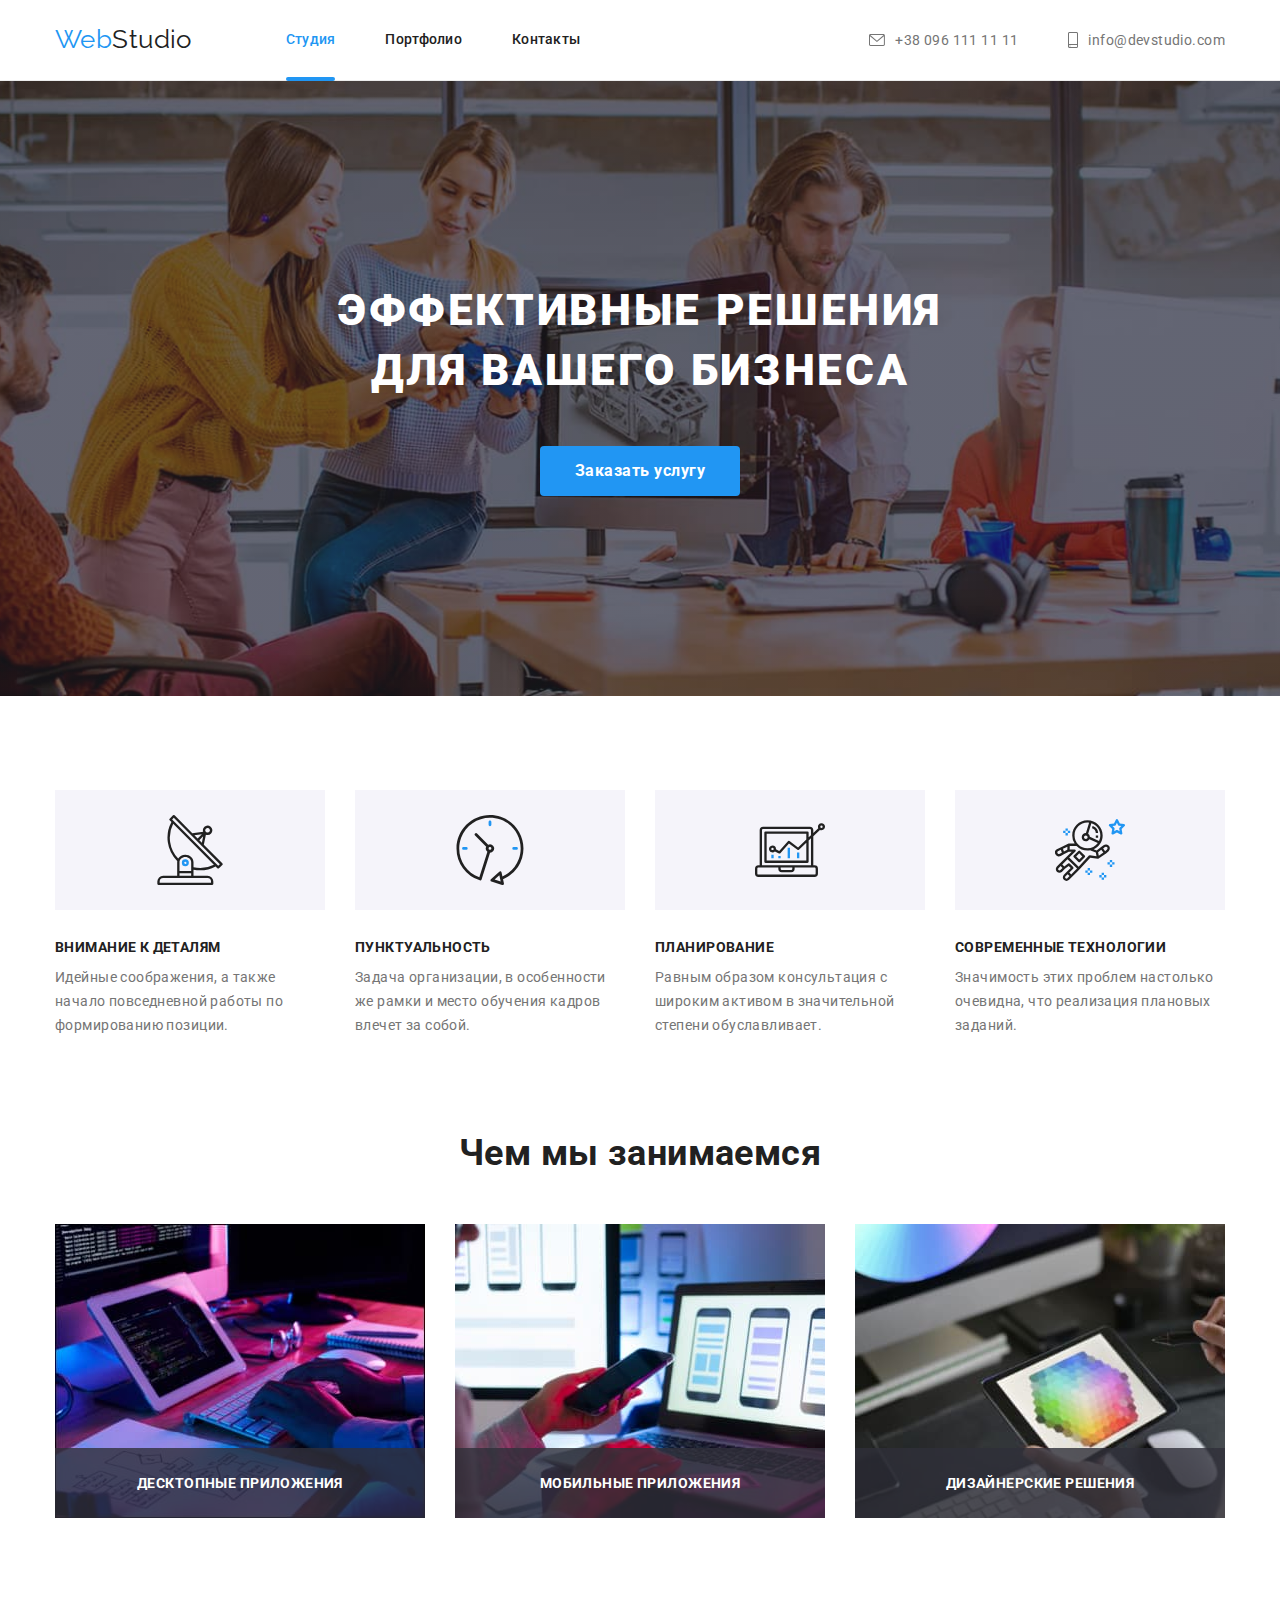
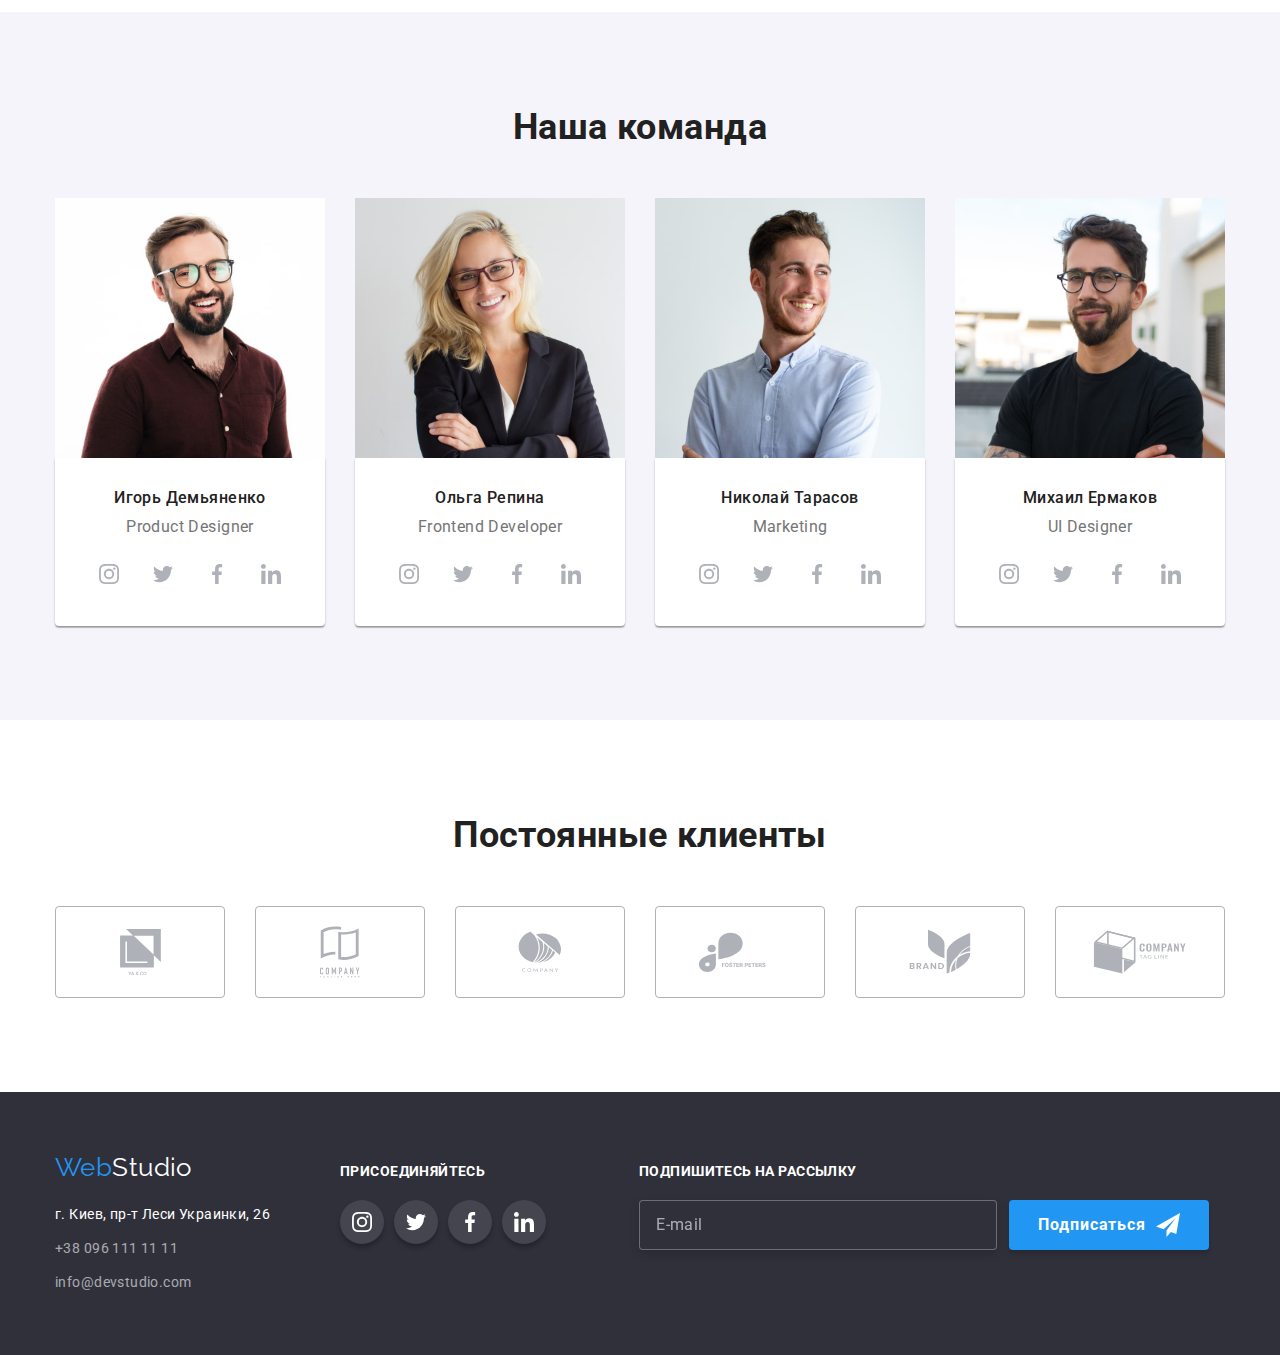
==== commit 88a93a84: "changed name" ====
--- a/index.html
+++ b/index.html
@@ -4,7 +4,7 @@
 		<meta charset="UTF-8" />
 		<meta http-equiv="X-UA-Compatible" content="IE=edge" />
 		<meta name="viewport" content="width=device-width, initial-scale=1.0" />
-		<title>Home Work №6</title>
+		<title>Home Work №7</title>
 		<link
 			href="https://fonts.googleapis.com/css2?family=Raleway:wght@700&family=Roboto:wght@400;500;700;900&display=swap"
 			rel="stylesheet"
--- a/css/main.min.css
+++ b/css/main.min.css
@@ -1,2 +1,2 @@
-body{background-color:#fff;color:#212121;font-family:"Roboto", sans-serif;font-size:14px;letter-spacing:0.03em}img{display:block;max-width:100%;height:auto}h1,h2,h3,h4,h5,h6,p{margin:0}.navigation__list,.contacts__list,.benefits__list,.services__list,.team__list,.socialicons__list,.clients__list,.button__list,.product__list,.address__list,.form__list{list-style:none;margin:0;padding:0}.conteiner{width:1200px;outline:2px solid tomato;margin-left:auto;margin-right:auto;padding-left:15px;padding-right:15px}.benefits-title,.product__title,.subscribe-block__label,.checkbox--hidden{position:absolute;white-space:nowrap;width:1px;height:1px;overflow:hidden;border:0;padding:0;clip:rect(0 0 0 0);-webkit-clip-path:inset(50%);clip-path:inset(50%);margin:-1px}.header__border{border-bottom:1px solid #ececec}.header--flex{display:-webkit-box;display:-ms-flexbox;display:flex;-webkit-box-pack:center;-ms-flex-pack:center;justify-content:center;-webkit-box-align:center;-ms-flex-align:center;align-items:center}.logo{display:block;-webkit-transition:color 250ms cubic-bezier(0.4, 0, 0.2, 1);transition:color 250ms cubic-bezier(0.4, 0, 0.2, 1);text-decoration:none;color:#212121;font-family:"Raleway", sans-serif;font-size:26px;line-height:1.19}.logo:hover,.logo:focus{color:#2196f3}.logo--position-top{margin-right:94px;padding-top:24px;padding-bottom:25px}.logo--position-bottom{margin-bottom:20px;color:#fff}.logo--blue{color:#2196f3}.navigation__list{display:-webkit-box;display:-ms-flexbox;display:flex;-webkit-box-pack:center;-ms-flex-pack:center;justify-content:center;-webkit-box-align:center;-ms-flex-align:center;align-items:center}.navigation__item:not(:last-child){margin-right:50px}.navigation__link{position:relative;padding-top:32px;padding-bottom:32px;display:block;text-decoration:none;font-weight:500;font-size:14px;line-height:1.14;letter-spacing:0.02em;color:.navigation__link primary-text-colour;-webkit-transition:color 250ms cubic-bezier(0.4, 0, 0.2, 1);transition:color 250ms cubic-bezier(0.4, 0, 0.2, 1)}.navigation__link:hover,.navigation__link:focus{color:#2196f3}.navigation__link--current{color:#2196f3}.navigation__link--current::after{position:absolute;left:0;bottom:-1px;content:"";width:100%;height:4px;background-color:#2196f3;border-radius:2px}.contacts__list{display:-webkit-box;display:-ms-flexbox;display:flex;-webkit-box-pack:center;-ms-flex-pack:center;justify-content:center;-webkit-box-align:center;-ms-flex-align:center;align-items:center;margin-left:auto;-webkit-transition:color 250ms cubic-bezier(0.4, 0, 0.2, 1);transition:color 250ms cubic-bezier(0.4, 0, 0.2, 1)}.contacts__item:not(:last-child){margin-right:50px}.contacts__link{display:-webkit-box;display:-ms-flexbox;display:flex;-webkit-box-pack:center;-ms-flex-pack:center;justify-content:center;-webkit-box-align:center;-ms-flex-align:center;align-items:center;padding-top:32px;padding-bottom:32px;text-decoration:none;color:#757575;-webkit-transition:color 250ms cubic-bezier(0.4, 0, 0.2, 1);transition:color 250ms cubic-bezier(0.4, 0, 0.2, 1)}.contacts__link:hover,.contacts__link:focus{color:#2196f3}.contacts-icon{margin-right:10px;fill:currentColor}.contacts-icon:hover,.contacts-icon:focus{color:#2196f3}.hero__section{padding-top:200px;padding-bottom:200px;margin-left:auto;margin-right:auto;text-align:center;background-color:#2f303a;max-width:1600px;background-image:-webkit-gradient(linear, left top, right top, from(rgba(47,48,58,0.4)), to(rgba(47,48,58,0.4))),url(../images/sectionphoto.jpg);background-image:linear-gradient(to right, rgba(47,48,58,0.4), rgba(47,48,58,0.4)),url(../images/sectionphoto.jpg);background-repeat:no-repeat;background-position:center;background-size:cover}.hero__conteiner{width:696px}.hero__title{display:block;margin-bottom:45px;color:#fff;font-weight:900;font-size:44px;line-height:1.36;text-transform:uppercase;letter-spacing:0.06em}.hero__button{background-color:#2196f3;color:#fff;font-weight:700;font-size:16px;line-height:1.88;letter-spacing:0.03em;-webkit-transition:color 250ms cubic-bezier(0.4, 0, 0.2, 1),background-color 250ms cubic-bezier(0.4, 0, 0.2, 1);transition:color 250ms cubic-bezier(0.4, 0, 0.2, 1),background-color 250ms cubic-bezier(0.4, 0, 0.2, 1);min-width:200px;border-radius:4px;border:none;cursor:pointer;padding:10px 32px}.hero__button:hover,.hero__button:focus{color:#fff;background-color:#188ce8}.benefits__section{padding-top:94px;padding-bottom:94px}.benefits__list{display:-webkit-box;display:-ms-flexbox;display:flex;-webkit-box-pack:center;-ms-flex-pack:center;justify-content:center;-webkit-box-align:center;-ms-flex-align:center;align-items:center}.benefits__item{width:270px}.benefits__item:not(:last-child){margin-right:30px}.benefits__decoration-bloc{display:-webkit-box;display:-ms-flexbox;display:flex;-webkit-box-pack:center;-ms-flex-pack:center;justify-content:center;-webkit-box-align:center;-ms-flex-align:center;align-items:center;margin-bottom:30px;height:120px;background-color:#f5f4fa}.benefits__title{margin-bottom:10px;font-weight:700;font-size:14px;line-height:1.14;text-transform:uppercase;letter-spacing:0.03em}.benefits__description{color:#757575;line-height:1.71;letter-spacing:0.03em}.services__section{padding-bottom:94px}.services__title{margin-bottom:50px;font-weight:700;font-size:36px;line-height:1.17;text-align:center}.services__list{display:-webkit-box;display:-ms-flexbox;display:flex;-webkit-box-pack:center;-ms-flex-pack:center;justify-content:center;-webkit-box-align:center;-ms-flex-align:center;align-items:center}.services__item:not(:last-child){margin-right:30px}.services__overlay{position:relative}.services__photo-description{position:absolute;left:0;bottom:0;width:100%;height:70px;display:-webkit-box;display:-ms-flexbox;display:flex;-webkit-box-pack:center;-ms-flex-pack:center;justify-content:center;-webkit-box-align:center;-ms-flex-align:center;align-items:center;font-weight:700;line-height:1.17;color:#fff;text-transform:uppercase;background-color:#2f303acc}.team__section{padding-top:94px;padding-bottom:94px;background-color:#f5f4fa}.team__title{margin-bottom:50px;font-weight:700;font-size:36px;line-height:1.17;text-align:center}.team__list{display:-webkit-box;display:-ms-flexbox;display:flex;-webkit-box-pack:center;-ms-flex-pack:center;justify-content:center;-webkit-box-align:center;-ms-flex-align:center;align-items:center}.team__item{text-align:center;background-color:#fff}.team__item:not(:last-child){margin-right:30px}.team__border{padding-top:30px;padding-bottom:30px;border-radius:0px 0px 4px 4px;-webkit-box-shadow:0px 2px 1px 0px rgba(0,0,0,0.2),0px 1px 1px 0px rgba(0,0,0,0.14),0px 1px 3px 0px rgba(0,0,0,0.12);box-shadow:0px 2px 1px 0px rgba(0,0,0,0.2),0px 1px 1px 0px rgba(0,0,0,0.14),0px 1px 3px 0px rgba(0,0,0,0.12)}.team__name{font-weight:500;font-size:16px;line-height:1.19;margin-bottom:10px}.team__proffesion{color:#757575;font-size:16px;line-height:1.19;margin:0;margin-bottom:16px}.socialicons__list{display:-webkit-box;display:-ms-flexbox;display:flex;-webkit-box-pack:start;-ms-flex-pack:start;justify-content:flex-start;-webkit-box-align:center;-ms-flex-align:center;align-items:center}.socialicons__list--direction{display:-webkit-box;display:-ms-flexbox;display:flex;-webkit-box-pack:center;-ms-flex-pack:center;justify-content:center;-webkit-box-align:center;-ms-flex-align:center;align-items:center}.socialicons__item:not(:last-child){margin-right:10px}.socialicons__link{display:-webkit-box;display:-ms-flexbox;display:flex;-webkit-box-pack:center;-ms-flex-pack:center;justify-content:center;-webkit-box-align:center;-ms-flex-align:center;align-items:center;-webkit-transition:background-color 250ms cubic-bezier(0.4, 0, 0.2, 1);transition:background-color 250ms cubic-bezier(0.4, 0, 0.2, 1);width:44px;height:44px;background-color:rgba(255,255,255,0.1);border-radius:50px;-webkit-box-shadow:0px 4px 4px 0px rgba(0,0,0,0.25);box-shadow:0px 4px 4px 0px rgba(0,0,0,0.25)}.socialicons__link:hover,.socialicons__link:focus{background-color:#2196f3}.socialicons__link--grey{border:none;-webkit-box-shadow:none;box-shadow:none;color:#afb1b8;-webkit-transition:color 250ms cubic-bezier(0.4, 0, 0.2, 1),background-color 250ms cubic-bezier(0.4, 0, 0.2, 1);transition:color 250ms cubic-bezier(0.4, 0, 0.2, 1),background-color 250ms cubic-bezier(0.4, 0, 0.2, 1)}.socialicons__link--grey:hover,.socialicons__link--grey:focus{color:#fff}.socialicons__image{fill:#fff}.socialicons__image--white{fill:currentColor}.clients__section{padding-top:94px;padding-bottom:94px}.clients__title{margin-bottom:50px;font-size:36px;font-weight:700;line-height:1.17;text-align:center}.clients__list{display:-webkit-box;display:-ms-flexbox;display:flex;-webkit-box-pack:center;-ms-flex-pack:center;justify-content:center;-webkit-box-align:center;-ms-flex-align:center;align-items:center}.clients__item:not(:last-child){margin-right:30px}.clients__link{display:-webkit-box;display:-ms-flexbox;display:flex;-webkit-box-pack:center;-ms-flex-pack:center;justify-content:center;-webkit-box-align:center;-ms-flex-align:center;align-items:center;width:170px;height:92px;-webkit-transition:color 250ms cubic-bezier(0.4, 0, 0.2, 1),border 250ms cubic-bezier(0.4, 0, 0.2, 1);transition:color 250ms cubic-bezier(0.4, 0, 0.2, 1),border 250ms cubic-bezier(0.4, 0, 0.2, 1);color:#afb1b8;border:solid 1px #afb1b8;border-radius:4px}.clients__link:hover,.clients__link:focus{border:solid 1px #2196f3;color:#2196f3}.clients__image{fill:currentColor}.products__section{padding-top:94px;padding-bottom:94px}.button__list{display:-webkit-box;display:-ms-flexbox;display:flex;-webkit-box-pack:center;-ms-flex-pack:center;justify-content:center;-webkit-box-align:center;-ms-flex-align:center;align-items:center;margin-bottom:50px}.button__items:not(:last-child){margin-right:10px}.button__choise{padding:6px 22px;font-weight:500;font-size:16px;line-height:1.62;letter-spacing:0.03em;-webkit-transition:color 250ms cubic-bezier(0.4, 0, 0.2, 1),background-color 250ms cubic-bezier(0.4, 0, 0.2, 1),-webkit-box-shadow 250ms cubic-bezier(0.4, 0, 0.2, 1);transition:color 250ms cubic-bezier(0.4, 0, 0.2, 1),background-color 250ms cubic-bezier(0.4, 0, 0.2, 1),-webkit-box-shadow 250ms cubic-bezier(0.4, 0, 0.2, 1);transition:color 250ms cubic-bezier(0.4, 0, 0.2, 1),background-color 250ms cubic-bezier(0.4, 0, 0.2, 1),box-shadow 250ms cubic-bezier(0.4, 0, 0.2, 1);transition:color 250ms cubic-bezier(0.4, 0, 0.2, 1),background-color 250ms cubic-bezier(0.4, 0, 0.2, 1),box-shadow 250ms cubic-bezier(0.4, 0, 0.2, 1),-webkit-box-shadow 250ms cubic-bezier(0.4, 0, 0.2, 1);border-radius:4px;border:none;cursor:pointer}.button__choise:hover,.button__choise:focus{color:#fff;background-color:#2196f3;-webkit-box-shadow:1px 4px 6px 0px rgba(0,0,0,0.16),0px 4px 4px 0px rgba(0,0,0,0.06),0px 1px 1px 0px rgba(0,0,0,0.12);box-shadow:1px 4px 6px 0px rgba(0,0,0,0.16),0px 4px 4px 0px rgba(0,0,0,0.06),0px 1px 1px 0px rgba(0,0,0,0.12)}.button__choise--active{background-color:#2196f3;color:#fff}.product__list{display:-webkit-box;display:-ms-flexbox;display:flex;-ms-flex-wrap:wrap;flex-wrap:wrap;gap:30px}.product__shadow-box{text-decoration:none;color:#212121;display:inline-block;-webkit-transition:-webkit-box-shadow 250ms .product__shadow-box transition-cube;transition:-webkit-box-shadow 250ms .product__shadow-box transition-cube;transition:box-shadow 250ms .product__shadow-box transition-cube;transition:box-shadow 250ms .product__shadow-box transition-cube, -webkit-box-shadow 250ms .product__shadow-box transition-cube}.product__shadow-box:hover,.product__shadow-box:focus{-webkit-box-shadow:1px 4px 6px 0px rgba(0,0,0,0.16),0px 4px 4px 0px rgba(0,0,0,0.06),0px 1px 1px 0px rgba(0,0,0,0.12);box-shadow:1px 4px 6px 0px rgba(0,0,0,0.16),0px 4px 4px 0px rgba(0,0,0,0.06),0px 1px 1px 0px rgba(0,0,0,0.12)}.product__thumb{position:relative;overflow:hidden}.product__overlay{position:absolute;-webkit-transition:-webkit-transform 250ms cubic-bezier(0.4, 0, 0.2, 1);transition:-webkit-transform 250ms cubic-bezier(0.4, 0, 0.2, 1);transition:transform 250ms cubic-bezier(0.4, 0, 0.2, 1);transition:transform 250ms cubic-bezier(0.4, 0, 0.2, 1), -webkit-transform 250ms cubic-bezier(0.4, 0, 0.2, 1);-webkit-transform:translateY(0);transform:translateY(0);background-color:#2196f3e6;height:100%;width:100%}.product__description{position:absolute;-webkit-transition:color 250ms cubic-bezier(0.4, 0, 0.2, 1),-webkit-transform 250ms cubic-bezier(0.4, 0, 0.2, 1);transition:color 250ms cubic-bezier(0.4, 0, 0.2, 1),-webkit-transform 250ms cubic-bezier(0.4, 0, 0.2, 1);transition:color 250ms cubic-bezier(0.4, 0, 0.2, 1),transform 250ms cubic-bezier(0.4, 0, 0.2, 1);transition:color 250ms cubic-bezier(0.4, 0, 0.2, 1),transform 250ms cubic-bezier(0.4, 0, 0.2, 1),-webkit-transform 250ms cubic-bezier(0.4, 0, 0.2, 1);-webkit-transform:translateY(0);transform:translateY(0);margin:0;width:100%;height:100%;padding:63px 24px;font-weight:400;font-size:18px;line-height:1.56;letter-spacing:00.03em;color:rgba(255,255,255,0)}.product__group{padding-top:20px;padding-left:24px;padding-bottom:20px;padding-right:24px;border-bottom:1px solid #eee;border-left:1px solid #eee;border-right:1px solid #eee}.product__name{margin-bottom:4px;font-weight:700;font-size:18px;line-height:2;letter-spacing:0.06em}.product__direction{font-size:16px;line-height:1.88;margin:0}.product__shadow-box:hover .product__description,.product__shadow-box:focus .product__description{color:#fff;-webkit-transform:translateY(0%);transform:translateY(0%)}.product__shadow-box:hover .product__overlay,.product__shadow-box:focus .product__overlay{-webkit-transform:translateY(-100%);transform:translateY(-100%)}.footer{background-color:#2f303a;padding-top:60px;padding-bottom:60px}.footer--flex{display:-webkit-box;display:-ms-flexbox;display:flex;-webkit-box-pack:start;-ms-flex-pack:start;justify-content:flex-start;-webkit-box-align:baseline;-ms-flex-align:baseline;align-items:baseline}.footer__firstblock{margin-right:70px}.footer__social-bl-title{text-transform:uppercase;font-size:14px;font-weight:700;color:#fff;line-height:1.14;margin:0;padding:0;margin-bottom:20px;letter-spacing:0.03em}.address__item:not(:last-child){margin-bottom:10px}.address__link{display:block;text-decoration:none;font-style:normal;font-size:14px;line-height:1.71;color:#fff;-webkit-transition:color 250ms cubic-bezier(0.4, 0, 0.2, 1);transition:color 250ms cubic-bezier(0.4, 0, 0.2, 1)}.address__link:hover,.address__link:focus{color:#2196f3}.address__link--grey{color:rgba(255,255,255,0.6);-webkit-transition:color 250ms cubic-bezier(0.4, 0, 0.2, 1);transition:color 250ms cubic-bezier(0.4, 0, 0.2, 1)}.subscribe-block{-webkit-box-align:baseline;-ms-flex-align:baseline;align-items:baseline;margin-left:93px}.subscribe-block__title{display:block;margin:0;margin-bottom:20px;font-weight:700;font-size:14px;line-height:1.14;letter-spacing:0.03em;text-transform:uppercase;color:#fff}.subscribe-block__form{display:-webkit-box;display:-ms-flexbox;display:flex}.subscribe-block__form input{padding-top:15px;padding-bottom:15px;padding-left:16px;outline:0;width:358px;border:1px solid rgba(255,255,255,0.3);-webkit-filter:drop-shadow(0px 4px 4px rgba(0,0,0,0.15));filter:drop-shadow(0px 4px 4px rgba(0,0,0,0.15));border-radius:4px;background-color:#2f303a}.subscribe-block__form input::-webkit-input-placeholder{font-weight:400;font-size:16px;line-height:1.25;letter-spacing:0.03em;color:rgba(255,255,255,0.6)}.subscribe-block__form input:-ms-input-placeholder{font-weight:400;font-size:16px;line-height:1.25;letter-spacing:0.03em;color:rgba(255,255,255,0.6)}.subscribe-block__form input::-ms-input-placeholder{font-weight:400;font-size:16px;line-height:1.25;letter-spacing:0.03em;color:rgba(255,255,255,0.6)}.subscribe-block__form input::placeholder{font-weight:400;font-size:16px;line-height:1.25;letter-spacing:0.03em;color:rgba(255,255,255,0.6)}.subscribe-block__button{display:-webkit-box;display:-ms-flexbox;display:flex;-webkit-box-pack:center;-ms-flex-pack:center;justify-content:center;-webkit-box-align:center;-ms-flex-align:center;align-items:center;margin-left:12px;padding:10px 28px;min-width:200px;font-weight:700;font-size:16px;line-height:1.88;letter-spacing:0.06em;color:#fff;background-color:#2196f3;cursor:pointer;border:none;-webkit-box-shadow:0px 4px 4px rgba(0,0,0,0.15);box-shadow:0px 4px 4px rgba(0,0,0,0.15);border-radius:4px;-webkit-transition:color 250ms cubic-bezier(0.4, 0, 0.2, 1),background-color 250ms cubic-bezier(0.4, 0, 0.2, 1);transition:color 250ms cubic-bezier(0.4, 0, 0.2, 1),background-color 250ms cubic-bezier(0.4, 0, 0.2, 1)}.subscribe-block__button:hover,.subscribe-block__button:focus{color:#fff;background-color:#188ce8}.subscribe-block__button-image{margin-left:10px}.backdrop{position:fixed;top:0;left:0;height:100%;width:100%;background-color:rgba(0,0,0,0.2);opacity:1;-webkit-transition:opacity 250ms var(--transition-cube),visibility 250ms var(--transition-cube);transition:opacity 250ms var(--transition-cube),visibility 250ms var(--transition-cube)}.backdrop.is-hidden{opacity:0;pointer-events:none;visibility:hidden}.modal{position:absolute;top:50%;left:50%;-webkit-transform:translate(-50%, -50%);transform:translate(-50%, -50%);opacity:1;-webkit-transition:opacity 250ms cubic-bezier(0.4, 0, 0.2, 1),-webkit-transform 250ms cubic-bezier(0.4, 0, 0.2, 1);transition:opacity 250ms cubic-bezier(0.4, 0, 0.2, 1),-webkit-transform 250ms cubic-bezier(0.4, 0, 0.2, 1);transition:transform 250ms cubic-bezier(0.4, 0, 0.2, 1),opacity 250ms cubic-bezier(0.4, 0, 0.2, 1);transition:transform 250ms cubic-bezier(0.4, 0, 0.2, 1),opacity 250ms cubic-bezier(0.4, 0, 0.2, 1),-webkit-transform 250ms cubic-bezier(0.4, 0, 0.2, 1);padding:40px;width:528px;height:581px;background-color:#fff;-webkit-box-shadow:0px 4px 4px 0px rgba(0,0,0,0.25);box-shadow:0px 4px 4px 0px rgba(0,0,0,0.25);border-radius:4px}.modal__button{position:absolute;top:8px;right:8px;display:-webkit-box;display:-ms-flexbox;display:flex;-webkit-box-pack:center;-ms-flex-pack:center;justify-content:center;-webkit-box-align:center;-ms-flex-align:center;align-items:center;padding:0;width:30px;height:30px;border-radius:50px;border:1px solid rgba(0,0,0,0.1);background-color:#fff;cursor:pointer}.modal__svg{-webkit-transition:fill 250ms cubic-bezier(0.4, 0, 0.2, 1);transition:fill 250ms cubic-bezier(0.4, 0, 0.2, 1)}.modal__button:hover .modal__svg,.modal__button:focus .modal__svg{fill:#188ce8}.modal__title{display:block;margin-bottom:12px;font-weight:700;font-size:20px;line-height:1.15;text-align:center;letter-spacing:0.03em;color:#212121}.form__list{margin-bottom:30px;display:-webkit-box;display:-ms-flexbox;display:flex;-webkit-box-pack:start;-ms-flex-pack:start;justify-content:flex-start;-webkit-box-align:stretch;-ms-flex-align:stretch;align-items:stretch;-webkit-box-orient:vertical;-webkit-box-direction:normal;-ms-flex-direction:column;flex-direction:column}.form__item{display:-webkit-box;display:-ms-flexbox;display:flex;-webkit-box-orient:vertical;-webkit-box-direction:normal;-ms-flex-direction:column;flex-direction:column}.form__item:not(:last-child){margin-bottom:10px}.form__label{margin-bottom:4px;font-weight:400;font-size:12px;line-height:1.17;letter-spacing:0.01em;color:#757575}.form__thumb{position:relative}.form__item input{padding-left:42px;height:40px;width:100%}.form__svg{position:absolute;top:50%;left:12px;-webkit-transform:translateY(-50%);transform:translateY(-50%)}.form__item textarea{padding:12px;height:120px;resize:none}.form__item textarea::-webkit-input-placeholder{font-weight:400;font-size:12px;line-height:1.17;letter-spacing:0.01em;color:rgba(117,117,117,0.5)}.form__item textarea:-ms-input-placeholder{font-weight:400;font-size:12px;line-height:1.17;letter-spacing:0.01em;color:rgba(117,117,117,0.5)}.form__item textarea::-ms-input-placeholder{font-weight:400;font-size:12px;line-height:1.17;letter-spacing:0.01em;color:rgba(117,117,117,0.5)}.form__item textarea::placeholder{font-weight:400;font-size:12px;line-height:1.17;letter-spacing:0.01em;color:rgba(117,117,117,0.5)}.form__thumb input,.form__item textarea{border:1px solid #21212133;border-radius:4px;-webkit-transition:border 250ms cubic-bezier(0.4, 0, 0.2, 1);transition:border 250ms cubic-bezier(0.4, 0, 0.2, 1)}.form__thumb input:hover,textarea:hover{border:1px solid #2196f3}.form__item svg{-webkit-transition:fill 250ms cubic-bezier(0.4, 0, 0.2, 1);transition:fill 250ms cubic-bezier(0.4, 0, 0.2, 1)}.form__item:focus-within svg{fill:#188ce8}.form__thumb:focus-within input,.form__item:focus-within textarea{outline:0;border-color:#2196f3}.checkbox__block{margin-bottom:20px;display:-webkit-box;display:-ms-flexbox;display:flex;-webkit-box-pack:center;-ms-flex-pack:center;justify-content:center;-webkit-box-align:center;-ms-flex-align:center;align-items:center}.checkbox__label{display:-webkit-box;display:-ms-flexbox;display:flex;-webkit-box-pack:center;-ms-flex-pack:center;justify-content:center;-webkit-box-align:center;-ms-flex-align:center;align-items:center}.checkbox__decoration{width:16px;height:15px;display:inline-block;border:solid 1px #212121;border-radius:4px;-webkit-transition:border-color 250ms cubic-bezier(0.4, 0, 0.2, 1),background-color 250ms cubic-bezier(0.4, 0, 0.2, 1);transition:border-color 250ms cubic-bezier(0.4, 0, 0.2, 1),background-color 250ms cubic-bezier(0.4, 0, 0.2, 1)}.checkbox-policy{margin-left:8px;font-weight:400;font-size:14px;line-height:1.71;letter-spacing:0.03em;color:#757575}.link-policy{color:#2196f3;font-weight:400;font-size:14px;line-height:1.71;letter-spacing:0.03em}.checkbox__input:checked+.checkbox__decoration{background-color:#2196f3;border:none}.checkbox__input:hover+.checkbox__decoration,.checkbox__input:focus+.checkbox__decoration{border-color:#2196f3}.button__flex{display:-webkit-box;display:-ms-flexbox;display:flex;-webkit-box-pack:center;-ms-flex-pack:center;justify-content:center;-webkit-box-align:center;-ms-flex-align:center;align-items:center}.button__send-form{padding:10px 28px;min-width:200px;font-weight:700;font-size:16px;line-height:1.88;letter-spacing:0.06em;color:#fff;background-color:#2196f3;cursor:pointer;border:none;-webkit-box-shadow:0px 4px 4px 0px rgba(0,0,0,0.25);box-shadow:0px 4px 4px 0px rgba(0,0,0,0.25);border-radius:4px;-webkit-transition:color 250ms cubic-bezier(0.4, 0, 0.2, 1),background-color cubic-bezier(0.4, 0, 0.2, 1);transition:color 250ms cubic-bezier(0.4, 0, 0.2, 1),background-color cubic-bezier(0.4, 0, 0.2, 1)}.button__send-form:hover,.button__send-form:focus{color:#fff;background-color:#188ce8}
+body{background-color:#fff;color:#212121;font-family:"Roboto", sans-serif;font-size:14px;letter-spacing:0.03em}img{display:block;max-width:100%;height:auto}h1,h2,h3,h4,h5,h6,p{margin:0}.navigation__list,.contacts__list,.benefits__list,.services__list,.team__list,.socialicons__list,.clients__list,.button__list,.product__list,.address__list,.form__list{list-style:none;margin:0;padding:0}.conteiner{width:1200px;margin-left:auto;margin-right:auto;padding-left:15px;padding-right:15px}.benefits-title,.product__title,.subscribe-block__label,.checkbox--hidden{position:absolute;white-space:nowrap;width:1px;height:1px;overflow:hidden;border:0;padding:0;clip:rect(0 0 0 0);-webkit-clip-path:inset(50%);clip-path:inset(50%);margin:-1px}.header__border{border-bottom:1px solid #ececec}.header--flex{display:-webkit-box;display:-ms-flexbox;display:flex;-webkit-box-pack:center;-ms-flex-pack:center;justify-content:center;-webkit-box-align:center;-ms-flex-align:center;align-items:center}.logo{display:block;-webkit-transition:color 250ms cubic-bezier(0.4, 0, 0.2, 1);transition:color 250ms cubic-bezier(0.4, 0, 0.2, 1);text-decoration:none;color:#212121;font-family:"Raleway", sans-serif;font-size:26px;line-height:1.19}.logo:hover,.logo:focus{color:#2196f3}.logo--position-top{margin-right:94px;padding-top:24px;padding-bottom:25px}.logo--position-bottom{margin-bottom:20px;color:#fff}.logo--blue{color:#2196f3}.navigation__list{display:-webkit-box;display:-ms-flexbox;display:flex;-webkit-box-pack:center;-ms-flex-pack:center;justify-content:center;-webkit-box-align:center;-ms-flex-align:center;align-items:center}.navigation__item:not(:last-child){margin-right:50px}.navigation__link{position:relative;padding-top:32px;padding-bottom:32px;display:block;text-decoration:none;font-weight:500;font-size:14px;line-height:1.14;letter-spacing:0.02em;color:#212121;-webkit-transition:color 250ms cubic-bezier(0.4, 0, 0.2, 1);transition:color 250ms cubic-bezier(0.4, 0, 0.2, 1)}.navigation__link:hover,.navigation__link:focus{color:#2196f3}.navigation__link--current{color:#2196f3}.navigation__link--current::after{position:absolute;left:0;bottom:-1px;content:"";width:100%;height:4px;background-color:#2196f3;border-radius:2px}.contacts__list{display:-webkit-box;display:-ms-flexbox;display:flex;-webkit-box-pack:center;-ms-flex-pack:center;justify-content:center;-webkit-box-align:center;-ms-flex-align:center;align-items:center;margin-left:auto;-webkit-transition:color 250ms cubic-bezier(0.4, 0, 0.2, 1);transition:color 250ms cubic-bezier(0.4, 0, 0.2, 1)}.contacts__item:not(:last-child){margin-right:50px}.contacts__link{display:-webkit-box;display:-ms-flexbox;display:flex;-webkit-box-pack:center;-ms-flex-pack:center;justify-content:center;-webkit-box-align:center;-ms-flex-align:center;align-items:center;padding-top:32px;padding-bottom:32px;text-decoration:none;color:#757575;-webkit-transition:color 250ms cubic-bezier(0.4, 0, 0.2, 1);transition:color 250ms cubic-bezier(0.4, 0, 0.2, 1)}.contacts__link:hover,.contacts__link:focus{color:#2196f3}.contacts-icon{margin-right:10px;fill:currentColor}.contacts-icon:hover,.contacts-icon:focus{color:#2196f3}.hero__section{padding-top:200px;padding-bottom:200px;margin-left:auto;margin-right:auto;text-align:center;background-color:#2f303a;max-width:1600px;background-image:-webkit-gradient(linear, left top, right top, from(rgba(47,48,58,0.4)), to(rgba(47,48,58,0.4))),url(../images/sectionphoto.jpg);background-image:linear-gradient(to right, rgba(47,48,58,0.4), rgba(47,48,58,0.4)),url(../images/sectionphoto.jpg);background-repeat:no-repeat;background-position:center;background-size:cover}.hero__conteiner{width:696px}.hero__title{display:block;margin-bottom:45px;color:#fff;font-weight:900;font-size:44px;line-height:1.36;text-transform:uppercase;letter-spacing:0.06em}.hero__button{background-color:#2196f3;color:#fff;font-weight:700;font-size:16px;line-height:1.88;letter-spacing:0.03em;-webkit-transition:color 250ms cubic-bezier(0.4, 0, 0.2, 1),background-color 250ms cubic-bezier(0.4, 0, 0.2, 1);transition:color 250ms cubic-bezier(0.4, 0, 0.2, 1),background-color 250ms cubic-bezier(0.4, 0, 0.2, 1);min-width:200px;border-radius:4px;border:none;cursor:pointer;padding:10px 32px}.hero__button:hover,.hero__button:focus{color:#fff;background-color:#188ce8}.benefits__section{padding-top:94px;padding-bottom:94px}.benefits__list{display:-webkit-box;display:-ms-flexbox;display:flex;-webkit-box-pack:center;-ms-flex-pack:center;justify-content:center;-webkit-box-align:center;-ms-flex-align:center;align-items:center}.benefits__item{width:270px}.benefits__item:not(:last-child){margin-right:30px}.benefits__decoration-bloc{display:-webkit-box;display:-ms-flexbox;display:flex;-webkit-box-pack:center;-ms-flex-pack:center;justify-content:center;-webkit-box-align:center;-ms-flex-align:center;align-items:center;margin-bottom:30px;height:120px;background-color:#f5f4fa}.benefits__title{margin-bottom:10px;font-weight:700;font-size:14px;line-height:1.14;text-transform:uppercase;letter-spacing:0.03em}.benefits__description{color:#757575;line-height:1.71;letter-spacing:0.03em}.services__section{padding-bottom:94px}.services__title{margin-bottom:50px;font-weight:700;font-size:36px;line-height:1.17;text-align:center}.services__list{display:-webkit-box;display:-ms-flexbox;display:flex;-webkit-box-pack:center;-ms-flex-pack:center;justify-content:center;-webkit-box-align:center;-ms-flex-align:center;align-items:center}.services__item:not(:last-child){margin-right:30px}.services__overlay{position:relative}.services__photo-description{position:absolute;left:0;bottom:0;width:100%;height:70px;display:-webkit-box;display:-ms-flexbox;display:flex;-webkit-box-pack:center;-ms-flex-pack:center;justify-content:center;-webkit-box-align:center;-ms-flex-align:center;align-items:center;font-weight:700;line-height:1.17;color:#fff;text-transform:uppercase;background-color:#2f303acc}.team__section{padding-top:94px;padding-bottom:94px;background-color:#f5f4fa}.team__title{margin-bottom:50px;font-weight:700;font-size:36px;line-height:1.17;text-align:center}.team__list{display:-webkit-box;display:-ms-flexbox;display:flex;-webkit-box-pack:center;-ms-flex-pack:center;justify-content:center;-webkit-box-align:center;-ms-flex-align:center;align-items:center}.team__item{text-align:center;background-color:#fff}.team__item:not(:last-child){margin-right:30px}.team__border{padding-top:30px;padding-bottom:30px;border-radius:0px 0px 4px 4px;-webkit-box-shadow:0px 2px 1px 0px rgba(0,0,0,0.2),0px 1px 1px 0px rgba(0,0,0,0.14),0px 1px 3px 0px rgba(0,0,0,0.12);box-shadow:0px 2px 1px 0px rgba(0,0,0,0.2),0px 1px 1px 0px rgba(0,0,0,0.14),0px 1px 3px 0px rgba(0,0,0,0.12)}.team__name{font-weight:500;font-size:16px;line-height:1.19;margin-bottom:10px}.team__proffesion{color:#757575;font-size:16px;line-height:1.19;margin:0;margin-bottom:16px}.socialicons__list{display:-webkit-box;display:-ms-flexbox;display:flex;-webkit-box-pack:start;-ms-flex-pack:start;justify-content:flex-start;-webkit-box-align:center;-ms-flex-align:center;align-items:center}.socialicons__list--direction{display:-webkit-box;display:-ms-flexbox;display:flex;-webkit-box-pack:center;-ms-flex-pack:center;justify-content:center;-webkit-box-align:center;-ms-flex-align:center;align-items:center}.socialicons__item:not(:last-child){margin-right:10px}.socialicons__link{display:-webkit-box;display:-ms-flexbox;display:flex;-webkit-box-pack:center;-ms-flex-pack:center;justify-content:center;-webkit-box-align:center;-ms-flex-align:center;align-items:center;-webkit-transition:background-color 250ms cubic-bezier(0.4, 0, 0.2, 1);transition:background-color 250ms cubic-bezier(0.4, 0, 0.2, 1);width:44px;height:44px;background-color:rgba(255,255,255,0.1);border-radius:50px;-webkit-box-shadow:0px 4px 4px 0px rgba(0,0,0,0.25);box-shadow:0px 4px 4px 0px rgba(0,0,0,0.25)}.socialicons__link:hover,.socialicons__link:focus{background-color:#2196f3}.socialicons__link--grey{border:none;-webkit-box-shadow:none;box-shadow:none;color:#afb1b8;-webkit-transition:color 250ms cubic-bezier(0.4, 0, 0.2, 1),background-color 250ms cubic-bezier(0.4, 0, 0.2, 1);transition:color 250ms cubic-bezier(0.4, 0, 0.2, 1),background-color 250ms cubic-bezier(0.4, 0, 0.2, 1)}.socialicons__link--grey:hover,.socialicons__link--grey:focus{color:#fff}.socialicons__image{fill:#fff}.socialicons__image--white{fill:currentColor}.clients__section{padding-top:94px;padding-bottom:94px}.clients__title{margin-bottom:50px;font-size:36px;font-weight:700;line-height:1.17;text-align:center}.clients__list{display:-webkit-box;display:-ms-flexbox;display:flex;-webkit-box-pack:center;-ms-flex-pack:center;justify-content:center;-webkit-box-align:center;-ms-flex-align:center;align-items:center}.clients__item:not(:last-child){margin-right:30px}.clients__link{display:-webkit-box;display:-ms-flexbox;display:flex;-webkit-box-pack:center;-ms-flex-pack:center;justify-content:center;-webkit-box-align:center;-ms-flex-align:center;align-items:center;width:170px;height:92px;-webkit-transition:color 250ms cubic-bezier(0.4, 0, 0.2, 1),border 250ms cubic-bezier(0.4, 0, 0.2, 1);transition:color 250ms cubic-bezier(0.4, 0, 0.2, 1),border 250ms cubic-bezier(0.4, 0, 0.2, 1);color:#afb1b8;border:solid 1px #afb1b8;border-radius:4px}.clients__link:hover,.clients__link:focus{border:solid 1px #2196f3;color:#2196f3}.clients__image{fill:currentColor}.products__section{padding-top:94px;padding-bottom:94px}.button__list{display:-webkit-box;display:-ms-flexbox;display:flex;-webkit-box-pack:center;-ms-flex-pack:center;justify-content:center;-webkit-box-align:center;-ms-flex-align:center;align-items:center;margin-bottom:50px}.button__items:not(:last-child){margin-right:10px}.button__choise{padding:6px 22px;font-weight:500;font-size:16px;line-height:1.62;letter-spacing:0.03em;-webkit-transition:color 250ms cubic-bezier(0.4, 0, 0.2, 1),background-color 250ms cubic-bezier(0.4, 0, 0.2, 1),-webkit-box-shadow 250ms cubic-bezier(0.4, 0, 0.2, 1);transition:color 250ms cubic-bezier(0.4, 0, 0.2, 1),background-color 250ms cubic-bezier(0.4, 0, 0.2, 1),-webkit-box-shadow 250ms cubic-bezier(0.4, 0, 0.2, 1);transition:color 250ms cubic-bezier(0.4, 0, 0.2, 1),background-color 250ms cubic-bezier(0.4, 0, 0.2, 1),box-shadow 250ms cubic-bezier(0.4, 0, 0.2, 1);transition:color 250ms cubic-bezier(0.4, 0, 0.2, 1),background-color 250ms cubic-bezier(0.4, 0, 0.2, 1),box-shadow 250ms cubic-bezier(0.4, 0, 0.2, 1),-webkit-box-shadow 250ms cubic-bezier(0.4, 0, 0.2, 1);border-radius:4px;border:none;cursor:pointer}.button__choise:hover,.button__choise:focus{color:#fff;background-color:#2196f3;-webkit-box-shadow:1px 4px 6px 0px rgba(0,0,0,0.16),0px 4px 4px 0px rgba(0,0,0,0.06),0px 1px 1px 0px rgba(0,0,0,0.12);box-shadow:1px 4px 6px 0px rgba(0,0,0,0.16),0px 4px 4px 0px rgba(0,0,0,0.06),0px 1px 1px 0px rgba(0,0,0,0.12)}.button__choise--active{background-color:#2196f3;color:#fff}.product__list{display:-webkit-box;display:-ms-flexbox;display:flex;-ms-flex-wrap:wrap;flex-wrap:wrap;gap:30px}.product__shadow-box{text-decoration:none;color:#212121;display:inline-block;-webkit-transition:-webkit-box-shadow 250ms .product__shadow-box transition-cube;transition:-webkit-box-shadow 250ms .product__shadow-box transition-cube;transition:box-shadow 250ms .product__shadow-box transition-cube;transition:box-shadow 250ms .product__shadow-box transition-cube, -webkit-box-shadow 250ms .product__shadow-box transition-cube}.product__shadow-box:hover,.product__shadow-box:focus{-webkit-box-shadow:1px 4px 6px 0px rgba(0,0,0,0.16),0px 4px 4px 0px rgba(0,0,0,0.06),0px 1px 1px 0px rgba(0,0,0,0.12);box-shadow:1px 4px 6px 0px rgba(0,0,0,0.16),0px 4px 4px 0px rgba(0,0,0,0.06),0px 1px 1px 0px rgba(0,0,0,0.12)}.product__thumb{position:relative;overflow:hidden}.product__overlay{position:absolute;-webkit-transition:-webkit-transform 250ms cubic-bezier(0.4, 0, 0.2, 1);transition:-webkit-transform 250ms cubic-bezier(0.4, 0, 0.2, 1);transition:transform 250ms cubic-bezier(0.4, 0, 0.2, 1);transition:transform 250ms cubic-bezier(0.4, 0, 0.2, 1), -webkit-transform 250ms cubic-bezier(0.4, 0, 0.2, 1);-webkit-transform:translateY(0);transform:translateY(0);background-color:#2196f3e6;height:100%;width:100%}.product__description{position:absolute;-webkit-transition:color 250ms cubic-bezier(0.4, 0, 0.2, 1),-webkit-transform 250ms cubic-bezier(0.4, 0, 0.2, 1);transition:color 250ms cubic-bezier(0.4, 0, 0.2, 1),-webkit-transform 250ms cubic-bezier(0.4, 0, 0.2, 1);transition:color 250ms cubic-bezier(0.4, 0, 0.2, 1),transform 250ms cubic-bezier(0.4, 0, 0.2, 1);transition:color 250ms cubic-bezier(0.4, 0, 0.2, 1),transform 250ms cubic-bezier(0.4, 0, 0.2, 1),-webkit-transform 250ms cubic-bezier(0.4, 0, 0.2, 1);-webkit-transform:translateY(0);transform:translateY(0);margin:0;width:100%;height:100%;padding:63px 24px;font-weight:400;font-size:18px;line-height:1.56;letter-spacing:00.03em;color:rgba(255,255,255,0)}.product__group{padding-top:20px;padding-left:24px;padding-bottom:20px;padding-right:24px;border-bottom:1px solid #eee;border-left:1px solid #eee;border-right:1px solid #eee}.product__name{margin-bottom:4px;font-weight:700;font-size:18px;line-height:2;letter-spacing:0.06em}.product__direction{font-size:16px;line-height:1.88;margin:0}.product__shadow-box:hover .product__description,.product__shadow-box:focus .product__description{color:#fff;-webkit-transform:translateY(0%);transform:translateY(0%)}.product__shadow-box:hover .product__overlay,.product__shadow-box:focus .product__overlay{-webkit-transform:translateY(-100%);transform:translateY(-100%)}.footer{background-color:#2f303a;padding-top:60px;padding-bottom:60px}.footer--flex{display:-webkit-box;display:-ms-flexbox;display:flex;-webkit-box-pack:start;-ms-flex-pack:start;justify-content:flex-start;-webkit-box-align:baseline;-ms-flex-align:baseline;align-items:baseline}.footer__firstblock{margin-right:70px}.footer__social-bl-title{text-transform:uppercase;font-size:14px;font-weight:700;color:#fff;line-height:1.14;margin:0;padding:0;margin-bottom:20px;letter-spacing:0.03em}.address__item:not(:last-child){margin-bottom:10px}.address__link{display:block;text-decoration:none;font-style:normal;font-size:14px;line-height:1.71;color:#fff;-webkit-transition:color 250ms cubic-bezier(0.4, 0, 0.2, 1);transition:color 250ms cubic-bezier(0.4, 0, 0.2, 1)}.address__link:hover,.address__link:focus{color:#2196f3}.address__link--grey{color:rgba(255,255,255,0.6);-webkit-transition:color 250ms cubic-bezier(0.4, 0, 0.2, 1);transition:color 250ms cubic-bezier(0.4, 0, 0.2, 1)}.subscribe-block{-webkit-box-align:baseline;-ms-flex-align:baseline;align-items:baseline;margin-left:93px}.subscribe-block__title{display:block;margin:0;margin-bottom:20px;font-weight:700;font-size:14px;line-height:1.14;letter-spacing:0.03em;text-transform:uppercase;color:#fff}.subscribe-block__form{display:-webkit-box;display:-ms-flexbox;display:flex}.subscribe-block__form input{padding-top:15px;padding-bottom:15px;padding-left:16px;outline:0;width:358px;border:1px solid rgba(255,255,255,0.3);-webkit-filter:drop-shadow(0px 4px 4px rgba(0,0,0,0.15));filter:drop-shadow(0px 4px 4px rgba(0,0,0,0.15));border-radius:4px;background-color:#2f303a}.subscribe-block__form input::-webkit-input-placeholder{font-weight:400;font-size:16px;line-height:1.25;letter-spacing:0.03em;color:rgba(255,255,255,0.6)}.subscribe-block__form input:-ms-input-placeholder{font-weight:400;font-size:16px;line-height:1.25;letter-spacing:0.03em;color:rgba(255,255,255,0.6)}.subscribe-block__form input::-ms-input-placeholder{font-weight:400;font-size:16px;line-height:1.25;letter-spacing:0.03em;color:rgba(255,255,255,0.6)}.subscribe-block__form input::placeholder{font-weight:400;font-size:16px;line-height:1.25;letter-spacing:0.03em;color:rgba(255,255,255,0.6)}.subscribe-block__button{display:-webkit-box;display:-ms-flexbox;display:flex;-webkit-box-pack:center;-ms-flex-pack:center;justify-content:center;-webkit-box-align:center;-ms-flex-align:center;align-items:center;margin-left:12px;padding:10px 28px;min-width:200px;font-weight:700;font-size:16px;line-height:1.88;letter-spacing:0.06em;color:#fff;background-color:#2196f3;cursor:pointer;border:none;-webkit-box-shadow:0px 4px 4px rgba(0,0,0,0.15);box-shadow:0px 4px 4px rgba(0,0,0,0.15);border-radius:4px;-webkit-transition:color 250ms cubic-bezier(0.4, 0, 0.2, 1),background-color 250ms cubic-bezier(0.4, 0, 0.2, 1);transition:color 250ms cubic-bezier(0.4, 0, 0.2, 1),background-color 250ms cubic-bezier(0.4, 0, 0.2, 1)}.subscribe-block__button:hover,.subscribe-block__button:focus{color:#fff;background-color:#188ce8}.subscribe-block__button-image{margin-left:10px}.backdrop{position:fixed;top:0;left:0;height:100%;width:100%;background-color:rgba(0,0,0,0.2);opacity:1;-webkit-transition:opacity 250ms var(--transition-cube),visibility 250ms var(--transition-cube);transition:opacity 250ms var(--transition-cube),visibility 250ms var(--transition-cube)}.backdrop.is-hidden{opacity:0;pointer-events:none;visibility:hidden}.modal{position:absolute;top:50%;left:50%;-webkit-transform:translate(-50%, -50%);transform:translate(-50%, -50%);opacity:1;-webkit-transition:opacity 250ms cubic-bezier(0.4, 0, 0.2, 1),-webkit-transform 250ms cubic-bezier(0.4, 0, 0.2, 1);transition:opacity 250ms cubic-bezier(0.4, 0, 0.2, 1),-webkit-transform 250ms cubic-bezier(0.4, 0, 0.2, 1);transition:transform 250ms cubic-bezier(0.4, 0, 0.2, 1),opacity 250ms cubic-bezier(0.4, 0, 0.2, 1);transition:transform 250ms cubic-bezier(0.4, 0, 0.2, 1),opacity 250ms cubic-bezier(0.4, 0, 0.2, 1),-webkit-transform 250ms cubic-bezier(0.4, 0, 0.2, 1);padding:40px;width:528px;height:581px;background-color:#fff;-webkit-box-shadow:0px 4px 4px 0px rgba(0,0,0,0.25);box-shadow:0px 4px 4px 0px rgba(0,0,0,0.25);border-radius:4px}.modal__button{position:absolute;top:8px;right:8px;display:-webkit-box;display:-ms-flexbox;display:flex;-webkit-box-pack:center;-ms-flex-pack:center;justify-content:center;-webkit-box-align:center;-ms-flex-align:center;align-items:center;padding:0;width:30px;height:30px;border-radius:50px;border:1px solid rgba(0,0,0,0.1);background-color:#fff;cursor:pointer}.modal__svg{-webkit-transition:fill 250ms cubic-bezier(0.4, 0, 0.2, 1);transition:fill 250ms cubic-bezier(0.4, 0, 0.2, 1)}.modal__button:hover .modal__svg,.modal__button:focus .modal__svg{fill:#188ce8}.modal__title{display:block;margin-bottom:12px;font-weight:700;font-size:20px;line-height:1.15;text-align:center;letter-spacing:0.03em;color:#212121}.form__list{margin-bottom:30px;display:-webkit-box;display:-ms-flexbox;display:flex;-webkit-box-pack:start;-ms-flex-pack:start;justify-content:flex-start;-webkit-box-align:stretch;-ms-flex-align:stretch;align-items:stretch;-webkit-box-orient:vertical;-webkit-box-direction:normal;-ms-flex-direction:column;flex-direction:column}.form__item{display:-webkit-box;display:-ms-flexbox;display:flex;-webkit-box-orient:vertical;-webkit-box-direction:normal;-ms-flex-direction:column;flex-direction:column}.form__item:not(:last-child){margin-bottom:10px}.form__label{margin-bottom:4px;font-weight:400;font-size:12px;line-height:1.17;letter-spacing:0.01em;color:#757575}.form__thumb{position:relative}.form__item input{padding-left:42px;height:40px;width:100%}.form__svg{position:absolute;top:50%;left:12px;-webkit-transform:translateY(-50%);transform:translateY(-50%)}.form__item textarea{padding:12px;height:120px;resize:none}.form__item textarea::-webkit-input-placeholder{font-weight:400;font-size:12px;line-height:1.17;letter-spacing:0.01em;color:rgba(117,117,117,0.5)}.form__item textarea:-ms-input-placeholder{font-weight:400;font-size:12px;line-height:1.17;letter-spacing:0.01em;color:rgba(117,117,117,0.5)}.form__item textarea::-ms-input-placeholder{font-weight:400;font-size:12px;line-height:1.17;letter-spacing:0.01em;color:rgba(117,117,117,0.5)}.form__item textarea::placeholder{font-weight:400;font-size:12px;line-height:1.17;letter-spacing:0.01em;color:rgba(117,117,117,0.5)}.form__thumb input,.form__item textarea{border:1px solid #21212133;border-radius:4px;-webkit-transition:border 250ms cubic-bezier(0.4, 0, 0.2, 1);transition:border 250ms cubic-bezier(0.4, 0, 0.2, 1)}.form__thumb input:hover,textarea:hover{border:1px solid #2196f3}.form__item svg{-webkit-transition:fill 250ms cubic-bezier(0.4, 0, 0.2, 1);transition:fill 250ms cubic-bezier(0.4, 0, 0.2, 1)}.form__item:focus-within svg{fill:#188ce8}.form__thumb:focus-within input,.form__item:focus-within textarea{outline:0;border-color:#2196f3}.checkbox__block{margin-bottom:20px;display:-webkit-box;display:-ms-flexbox;display:flex;-webkit-box-pack:center;-ms-flex-pack:center;justify-content:center;-webkit-box-align:center;-ms-flex-align:center;align-items:center}.checkbox__label{display:-webkit-box;display:-ms-flexbox;display:flex;-webkit-box-pack:center;-ms-flex-pack:center;justify-content:center;-webkit-box-align:center;-ms-flex-align:center;align-items:center}.checkbox__decoration{width:16px;height:15px;display:inline-block;border:solid 1px #212121;border-radius:4px;-webkit-transition:border-color 250ms cubic-bezier(0.4, 0, 0.2, 1),background-color 250ms cubic-bezier(0.4, 0, 0.2, 1);transition:border-color 250ms cubic-bezier(0.4, 0, 0.2, 1),background-color 250ms cubic-bezier(0.4, 0, 0.2, 1)}.checkbox-policy{margin-left:8px;font-weight:400;font-size:14px;line-height:1.71;letter-spacing:0.03em;color:#757575}.link-policy{color:#2196f3;font-weight:400;font-size:14px;line-height:1.71;letter-spacing:0.03em}.checkbox__input:checked+.checkbox__decoration{background-color:#2196f3;border:none}.checkbox__input:hover+.checkbox__decoration,.checkbox__input:focus+.checkbox__decoration{border-color:#2196f3}.button__flex{display:-webkit-box;display:-ms-flexbox;display:flex;-webkit-box-pack:center;-ms-flex-pack:center;justify-content:center;-webkit-box-align:center;-ms-flex-align:center;align-items:center}.button__send-form{padding:10px 28px;min-width:200px;font-weight:700;font-size:16px;line-height:1.88;letter-spacing:0.06em;color:#fff;background-color:#2196f3;cursor:pointer;border:none;-webkit-box-shadow:0px 4px 4px 0px rgba(0,0,0,0.25);box-shadow:0px 4px 4px 0px rgba(0,0,0,0.25);border-radius:4px;-webkit-transition:color 250ms cubic-bezier(0.4, 0, 0.2, 1),background-color cubic-bezier(0.4, 0, 0.2, 1);transition:color 250ms cubic-bezier(0.4, 0, 0.2, 1),background-color cubic-bezier(0.4, 0, 0.2, 1)}.button__send-form:hover,.button__send-form:focus{color:#fff;background-color:#188ce8}
 /*# sourceMappingURL=main.min.css.map */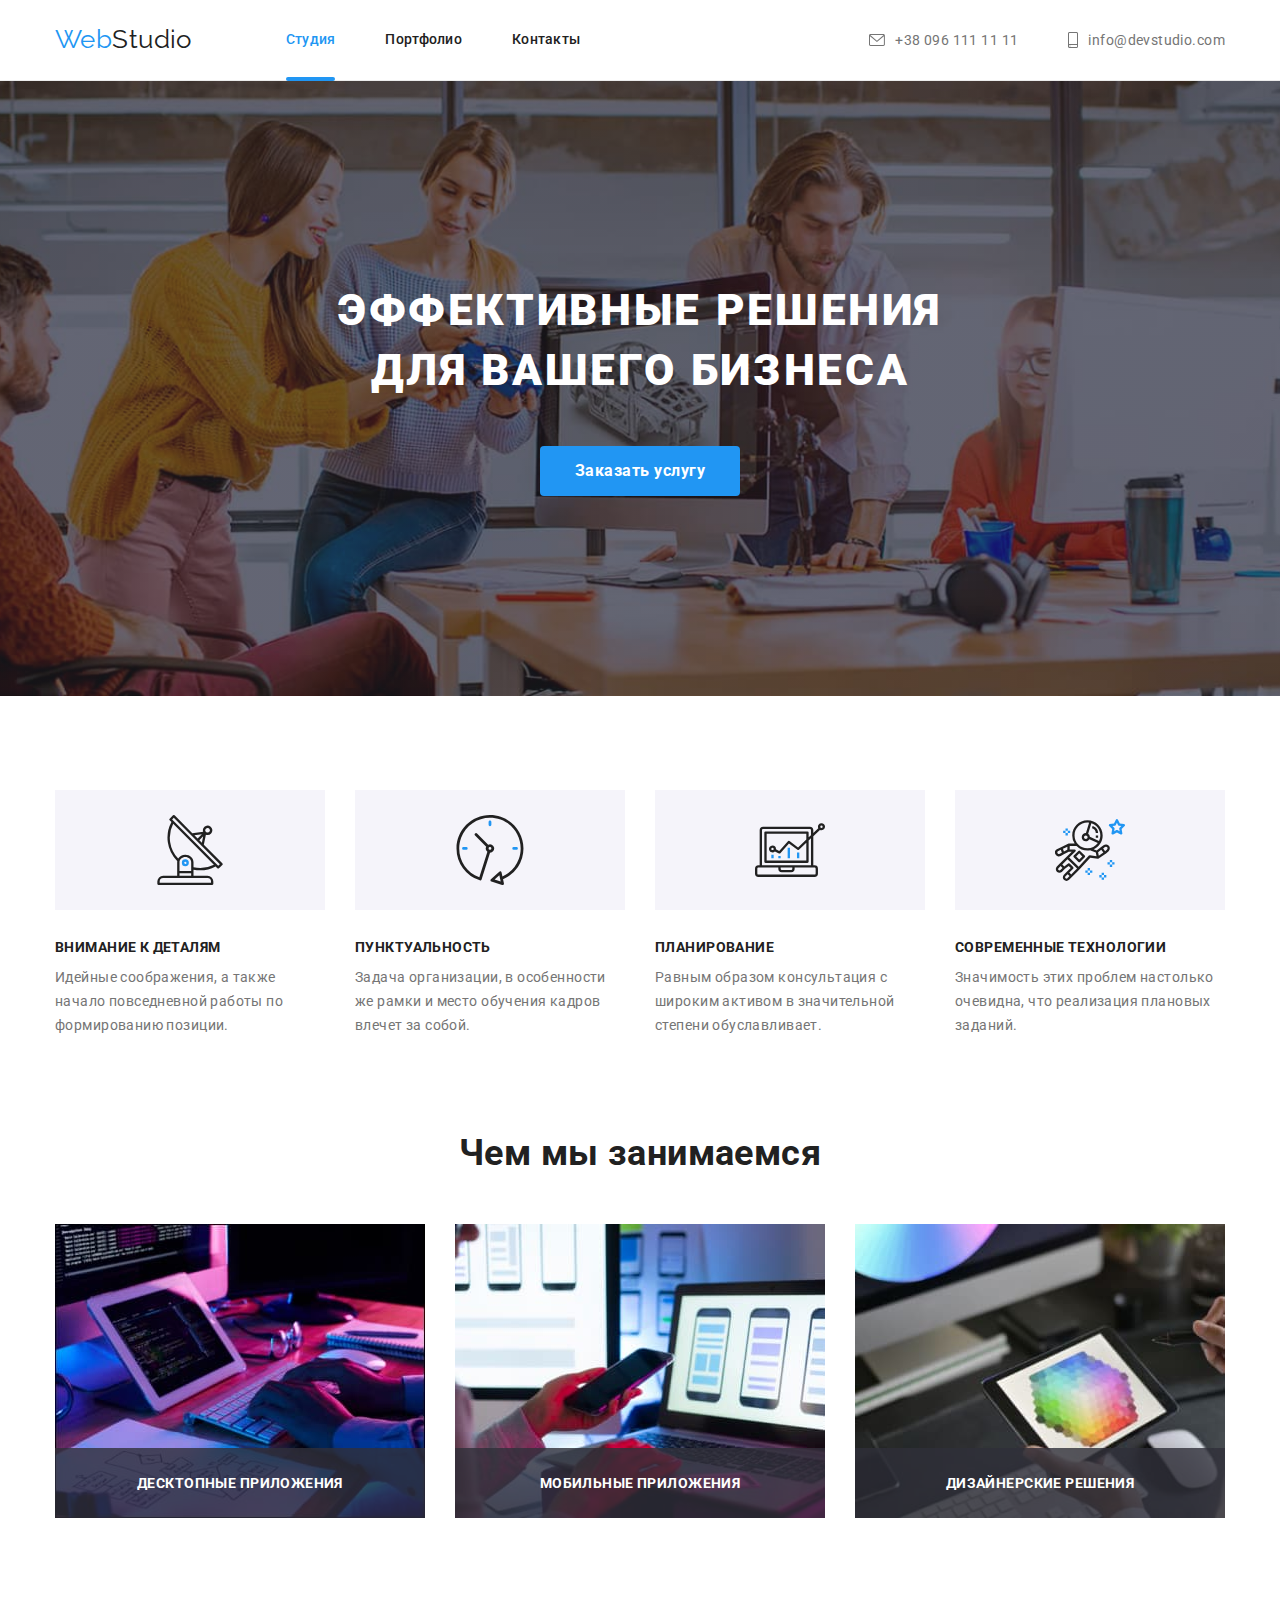
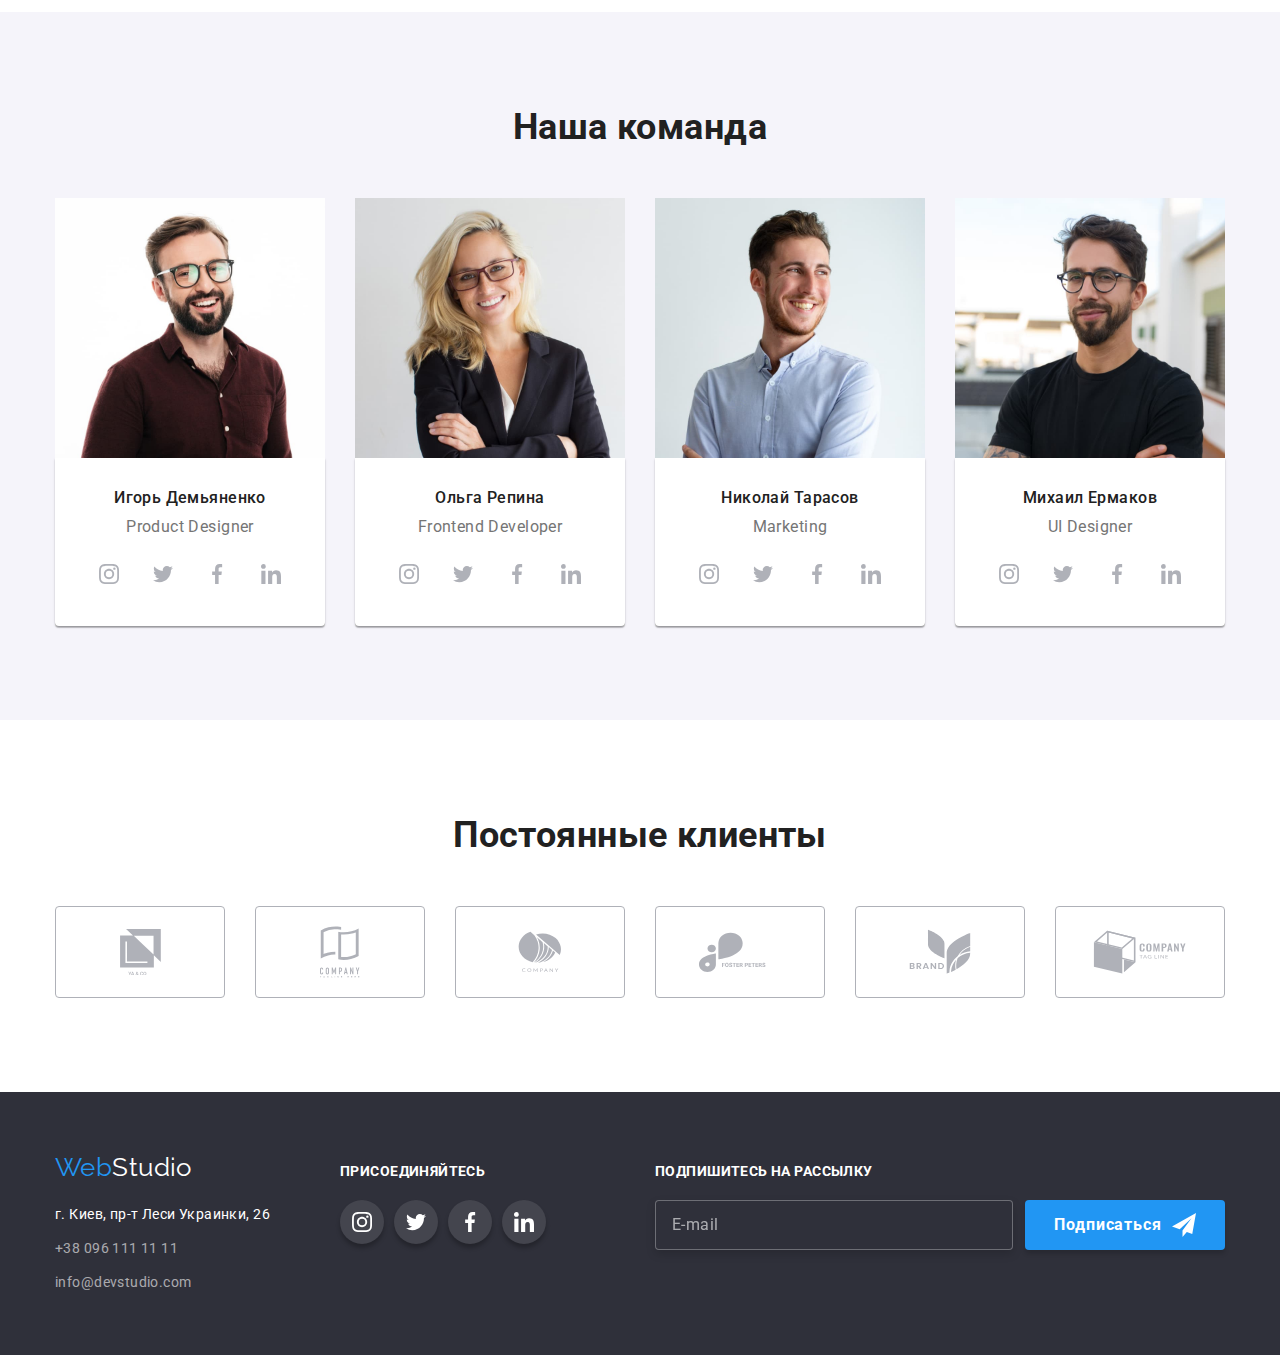
==== commit 38c7eee5: "first attemp" ====
--- a/index.html
+++ b/index.html
@@ -457,7 +457,7 @@
 					</address>
 				</div>
 				<div class="footer__social-block">
-					<p class="footer__social-bl-title">присоединяйтесь</p>
+					<b class="footer__social-bl-title">присоединяйтесь</b>
 					<ul class="socialicons__list">
 						<li class="socialicons__item">
 							<a class="socialicons__link" href="https://www.instagram.com/" target="_blank" rel="noreferrer noopener">
@@ -553,25 +553,24 @@
 							<label class="form__label" for="comment">Комментарий</label>
 							<textarea name="comment" id="comment" rows="10" placeholder="Введите текст"></textarea>
 						</li>
-					</ul>
-					<div class="checkbox__block">
-						<label class="checkbox__label">
-							<input class="checkbox__input checkbox--hidden" type="checkbox" name="policy" />
-							<span class="checkbox__decoration">
-								<svg width="16" height="15">
-									<use href="./images/icons.svg#icon-icon-check"></use>
-								</svg>
-							</span>
-							<span class="checkbox-policy">
-								Соглашаюсь с рассылкой и принимаю
-								<a class="link-policy" href="#">Условия договора</a>
-							</span>
-						</label>
-					</div>
-
-					<div class="button__flex">
-						<button class="button__send-form" type="submit">Отправить</button>
-					</div>
+						<li class="form__item">
+							<label class="checkbox__label">
+								<input class="checkbox__input checkbox--hidden" type="checkbox" name="policy" />
+								<span class="checkbox__decoration">
+									<svg width="16" height="15">
+										<use href="./images/icons.svg#icon-icon-check"></use>
+									</svg>
+								</span>
+								<span class="checkbox-policy">
+									Соглашаюсь с рассылкой и принимаю
+									<a class="link-policy" href="#">Условия договора</a>
+								</span>
+							</label>
+						</li>
+						<li class="form__item form__button">
+							<button class="button__send-form" type="submit">Отправить</button>
+						</li>
+					</ul>
 				</form>
 			</div>
 		</div>
--- a/css/main.min.css
+++ b/css/main.min.css
@@ -1,2 +1,2 @@
-body{background-color:#fff;color:#212121;font-family:"Roboto", sans-serif;font-size:14px;letter-spacing:0.03em}img{display:block;max-width:100%;height:auto}h1,h2,h3,h4,h5,h6,p{margin:0}.navigation__list,.contacts__list,.benefits__list,.services__list,.team__list,.socialicons__list,.clients__list,.button__list,.product__list,.address__list,.form__list{list-style:none;margin:0;padding:0}.conteiner{width:1200px;margin-left:auto;margin-right:auto;padding-left:15px;padding-right:15px}.benefits-title,.product__title,.subscribe-block__label,.checkbox--hidden{position:absolute;white-space:nowrap;width:1px;height:1px;overflow:hidden;border:0;padding:0;clip:rect(0 0 0 0);-webkit-clip-path:inset(50%);clip-path:inset(50%);margin:-1px}.header__border{border-bottom:1px solid #ececec}.header--flex{display:-webkit-box;display:-ms-flexbox;display:flex;-webkit-box-pack:center;-ms-flex-pack:center;justify-content:center;-webkit-box-align:center;-ms-flex-align:center;align-items:center}.logo{display:block;-webkit-transition:color 250ms cubic-bezier(0.4, 0, 0.2, 1);transition:color 250ms cubic-bezier(0.4, 0, 0.2, 1);text-decoration:none;color:#212121;font-family:"Raleway", sans-serif;font-size:26px;line-height:1.19}.logo:hover,.logo:focus{color:#2196f3}.logo--position-top{margin-right:94px;padding-top:24px;padding-bottom:25px}.logo--position-bottom{margin-bottom:20px;color:#fff}.logo--blue{color:#2196f3}.navigation__list{display:-webkit-box;display:-ms-flexbox;display:flex;-webkit-box-pack:center;-ms-flex-pack:center;justify-content:center;-webkit-box-align:center;-ms-flex-align:center;align-items:center}.navigation__item:not(:last-child){margin-right:50px}.navigation__link{position:relative;padding-top:32px;padding-bottom:32px;display:block;text-decoration:none;font-weight:500;font-size:14px;line-height:1.14;letter-spacing:0.02em;color:#212121;-webkit-transition:color 250ms cubic-bezier(0.4, 0, 0.2, 1);transition:color 250ms cubic-bezier(0.4, 0, 0.2, 1)}.navigation__link:hover,.navigation__link:focus{color:#2196f3}.navigation__link--current{color:#2196f3}.navigation__link--current::after{position:absolute;left:0;bottom:-1px;content:"";width:100%;height:4px;background-color:#2196f3;border-radius:2px}.contacts__list{display:-webkit-box;display:-ms-flexbox;display:flex;-webkit-box-pack:center;-ms-flex-pack:center;justify-content:center;-webkit-box-align:center;-ms-flex-align:center;align-items:center;margin-left:auto;-webkit-transition:color 250ms cubic-bezier(0.4, 0, 0.2, 1);transition:color 250ms cubic-bezier(0.4, 0, 0.2, 1)}.contacts__item:not(:last-child){margin-right:50px}.contacts__link{display:-webkit-box;display:-ms-flexbox;display:flex;-webkit-box-pack:center;-ms-flex-pack:center;justify-content:center;-webkit-box-align:center;-ms-flex-align:center;align-items:center;padding-top:32px;padding-bottom:32px;text-decoration:none;color:#757575;-webkit-transition:color 250ms cubic-bezier(0.4, 0, 0.2, 1);transition:color 250ms cubic-bezier(0.4, 0, 0.2, 1)}.contacts__link:hover,.contacts__link:focus{color:#2196f3}.contacts-icon{margin-right:10px;fill:currentColor}.contacts-icon:hover,.contacts-icon:focus{color:#2196f3}.hero__section{padding-top:200px;padding-bottom:200px;margin-left:auto;margin-right:auto;text-align:center;background-color:#2f303a;max-width:1600px;background-image:-webkit-gradient(linear, left top, right top, from(rgba(47,48,58,0.4)), to(rgba(47,48,58,0.4))),url(../images/sectionphoto.jpg);background-image:linear-gradient(to right, rgba(47,48,58,0.4), rgba(47,48,58,0.4)),url(../images/sectionphoto.jpg);background-repeat:no-repeat;background-position:center;background-size:cover}.hero__conteiner{width:696px}.hero__title{display:block;margin-bottom:45px;color:#fff;font-weight:900;font-size:44px;line-height:1.36;text-transform:uppercase;letter-spacing:0.06em}.hero__button{background-color:#2196f3;color:#fff;font-weight:700;font-size:16px;line-height:1.88;letter-spacing:0.03em;-webkit-transition:color 250ms cubic-bezier(0.4, 0, 0.2, 1),background-color 250ms cubic-bezier(0.4, 0, 0.2, 1);transition:color 250ms cubic-bezier(0.4, 0, 0.2, 1),background-color 250ms cubic-bezier(0.4, 0, 0.2, 1);min-width:200px;border-radius:4px;border:none;cursor:pointer;padding:10px 32px}.hero__button:hover,.hero__button:focus{color:#fff;background-color:#188ce8}.benefits__section{padding-top:94px;padding-bottom:94px}.benefits__list{display:-webkit-box;display:-ms-flexbox;display:flex;-webkit-box-pack:center;-ms-flex-pack:center;justify-content:center;-webkit-box-align:center;-ms-flex-align:center;align-items:center}.benefits__item{width:270px}.benefits__item:not(:last-child){margin-right:30px}.benefits__decoration-bloc{display:-webkit-box;display:-ms-flexbox;display:flex;-webkit-box-pack:center;-ms-flex-pack:center;justify-content:center;-webkit-box-align:center;-ms-flex-align:center;align-items:center;margin-bottom:30px;height:120px;background-color:#f5f4fa}.benefits__title{margin-bottom:10px;font-weight:700;font-size:14px;line-height:1.14;text-transform:uppercase;letter-spacing:0.03em}.benefits__description{color:#757575;line-height:1.71;letter-spacing:0.03em}.services__section{padding-bottom:94px}.services__title{margin-bottom:50px;font-weight:700;font-size:36px;line-height:1.17;text-align:center}.services__list{display:-webkit-box;display:-ms-flexbox;display:flex;-webkit-box-pack:center;-ms-flex-pack:center;justify-content:center;-webkit-box-align:center;-ms-flex-align:center;align-items:center}.services__item:not(:last-child){margin-right:30px}.services__overlay{position:relative}.services__photo-description{position:absolute;left:0;bottom:0;width:100%;height:70px;display:-webkit-box;display:-ms-flexbox;display:flex;-webkit-box-pack:center;-ms-flex-pack:center;justify-content:center;-webkit-box-align:center;-ms-flex-align:center;align-items:center;font-weight:700;line-height:1.17;color:#fff;text-transform:uppercase;background-color:#2f303acc}.team__section{padding-top:94px;padding-bottom:94px;background-color:#f5f4fa}.team__title{margin-bottom:50px;font-weight:700;font-size:36px;line-height:1.17;text-align:center}.team__list{display:-webkit-box;display:-ms-flexbox;display:flex;-webkit-box-pack:center;-ms-flex-pack:center;justify-content:center;-webkit-box-align:center;-ms-flex-align:center;align-items:center}.team__item{text-align:center;background-color:#fff}.team__item:not(:last-child){margin-right:30px}.team__border{padding-top:30px;padding-bottom:30px;border-radius:0px 0px 4px 4px;-webkit-box-shadow:0px 2px 1px 0px rgba(0,0,0,0.2),0px 1px 1px 0px rgba(0,0,0,0.14),0px 1px 3px 0px rgba(0,0,0,0.12);box-shadow:0px 2px 1px 0px rgba(0,0,0,0.2),0px 1px 1px 0px rgba(0,0,0,0.14),0px 1px 3px 0px rgba(0,0,0,0.12)}.team__name{font-weight:500;font-size:16px;line-height:1.19;margin-bottom:10px}.team__proffesion{color:#757575;font-size:16px;line-height:1.19;margin:0;margin-bottom:16px}.socialicons__list{display:-webkit-box;display:-ms-flexbox;display:flex;-webkit-box-pack:start;-ms-flex-pack:start;justify-content:flex-start;-webkit-box-align:center;-ms-flex-align:center;align-items:center}.socialicons__list--direction{display:-webkit-box;display:-ms-flexbox;display:flex;-webkit-box-pack:center;-ms-flex-pack:center;justify-content:center;-webkit-box-align:center;-ms-flex-align:center;align-items:center}.socialicons__item:not(:last-child){margin-right:10px}.socialicons__link{display:-webkit-box;display:-ms-flexbox;display:flex;-webkit-box-pack:center;-ms-flex-pack:center;justify-content:center;-webkit-box-align:center;-ms-flex-align:center;align-items:center;-webkit-transition:background-color 250ms cubic-bezier(0.4, 0, 0.2, 1);transition:background-color 250ms cubic-bezier(0.4, 0, 0.2, 1);width:44px;height:44px;background-color:rgba(255,255,255,0.1);border-radius:50px;-webkit-box-shadow:0px 4px 4px 0px rgba(0,0,0,0.25);box-shadow:0px 4px 4px 0px rgba(0,0,0,0.25)}.socialicons__link:hover,.socialicons__link:focus{background-color:#2196f3}.socialicons__link--grey{border:none;-webkit-box-shadow:none;box-shadow:none;color:#afb1b8;-webkit-transition:color 250ms cubic-bezier(0.4, 0, 0.2, 1),background-color 250ms cubic-bezier(0.4, 0, 0.2, 1);transition:color 250ms cubic-bezier(0.4, 0, 0.2, 1),background-color 250ms cubic-bezier(0.4, 0, 0.2, 1)}.socialicons__link--grey:hover,.socialicons__link--grey:focus{color:#fff}.socialicons__image{fill:#fff}.socialicons__image--white{fill:currentColor}.clients__section{padding-top:94px;padding-bottom:94px}.clients__title{margin-bottom:50px;font-size:36px;font-weight:700;line-height:1.17;text-align:center}.clients__list{display:-webkit-box;display:-ms-flexbox;display:flex;-webkit-box-pack:center;-ms-flex-pack:center;justify-content:center;-webkit-box-align:center;-ms-flex-align:center;align-items:center}.clients__item:not(:last-child){margin-right:30px}.clients__link{display:-webkit-box;display:-ms-flexbox;display:flex;-webkit-box-pack:center;-ms-flex-pack:center;justify-content:center;-webkit-box-align:center;-ms-flex-align:center;align-items:center;width:170px;height:92px;-webkit-transition:color 250ms cubic-bezier(0.4, 0, 0.2, 1),border 250ms cubic-bezier(0.4, 0, 0.2, 1);transition:color 250ms cubic-bezier(0.4, 0, 0.2, 1),border 250ms cubic-bezier(0.4, 0, 0.2, 1);color:#afb1b8;border:solid 1px #afb1b8;border-radius:4px}.clients__link:hover,.clients__link:focus{border:solid 1px #2196f3;color:#2196f3}.clients__image{fill:currentColor}.products__section{padding-top:94px;padding-bottom:94px}.button__list{display:-webkit-box;display:-ms-flexbox;display:flex;-webkit-box-pack:center;-ms-flex-pack:center;justify-content:center;-webkit-box-align:center;-ms-flex-align:center;align-items:center;margin-bottom:50px}.button__items:not(:last-child){margin-right:10px}.button__choise{padding:6px 22px;font-weight:500;font-size:16px;line-height:1.62;letter-spacing:0.03em;-webkit-transition:color 250ms cubic-bezier(0.4, 0, 0.2, 1),background-color 250ms cubic-bezier(0.4, 0, 0.2, 1),-webkit-box-shadow 250ms cubic-bezier(0.4, 0, 0.2, 1);transition:color 250ms cubic-bezier(0.4, 0, 0.2, 1),background-color 250ms cubic-bezier(0.4, 0, 0.2, 1),-webkit-box-shadow 250ms cubic-bezier(0.4, 0, 0.2, 1);transition:color 250ms cubic-bezier(0.4, 0, 0.2, 1),background-color 250ms cubic-bezier(0.4, 0, 0.2, 1),box-shadow 250ms cubic-bezier(0.4, 0, 0.2, 1);transition:color 250ms cubic-bezier(0.4, 0, 0.2, 1),background-color 250ms cubic-bezier(0.4, 0, 0.2, 1),box-shadow 250ms cubic-bezier(0.4, 0, 0.2, 1),-webkit-box-shadow 250ms cubic-bezier(0.4, 0, 0.2, 1);border-radius:4px;border:none;cursor:pointer}.button__choise:hover,.button__choise:focus{color:#fff;background-color:#2196f3;-webkit-box-shadow:1px 4px 6px 0px rgba(0,0,0,0.16),0px 4px 4px 0px rgba(0,0,0,0.06),0px 1px 1px 0px rgba(0,0,0,0.12);box-shadow:1px 4px 6px 0px rgba(0,0,0,0.16),0px 4px 4px 0px rgba(0,0,0,0.06),0px 1px 1px 0px rgba(0,0,0,0.12)}.button__choise--active{background-color:#2196f3;color:#fff}.product__list{display:-webkit-box;display:-ms-flexbox;display:flex;-ms-flex-wrap:wrap;flex-wrap:wrap;gap:30px}.product__shadow-box{text-decoration:none;color:#212121;display:inline-block;-webkit-transition:-webkit-box-shadow 250ms .product__shadow-box transition-cube;transition:-webkit-box-shadow 250ms .product__shadow-box transition-cube;transition:box-shadow 250ms .product__shadow-box transition-cube;transition:box-shadow 250ms .product__shadow-box transition-cube, -webkit-box-shadow 250ms .product__shadow-box transition-cube}.product__shadow-box:hover,.product__shadow-box:focus{-webkit-box-shadow:1px 4px 6px 0px rgba(0,0,0,0.16),0px 4px 4px 0px rgba(0,0,0,0.06),0px 1px 1px 0px rgba(0,0,0,0.12);box-shadow:1px 4px 6px 0px rgba(0,0,0,0.16),0px 4px 4px 0px rgba(0,0,0,0.06),0px 1px 1px 0px rgba(0,0,0,0.12)}.product__thumb{position:relative;overflow:hidden}.product__overlay{position:absolute;-webkit-transition:-webkit-transform 250ms cubic-bezier(0.4, 0, 0.2, 1);transition:-webkit-transform 250ms cubic-bezier(0.4, 0, 0.2, 1);transition:transform 250ms cubic-bezier(0.4, 0, 0.2, 1);transition:transform 250ms cubic-bezier(0.4, 0, 0.2, 1), -webkit-transform 250ms cubic-bezier(0.4, 0, 0.2, 1);-webkit-transform:translateY(0);transform:translateY(0);background-color:#2196f3e6;height:100%;width:100%}.product__description{position:absolute;-webkit-transition:color 250ms cubic-bezier(0.4, 0, 0.2, 1),-webkit-transform 250ms cubic-bezier(0.4, 0, 0.2, 1);transition:color 250ms cubic-bezier(0.4, 0, 0.2, 1),-webkit-transform 250ms cubic-bezier(0.4, 0, 0.2, 1);transition:color 250ms cubic-bezier(0.4, 0, 0.2, 1),transform 250ms cubic-bezier(0.4, 0, 0.2, 1);transition:color 250ms cubic-bezier(0.4, 0, 0.2, 1),transform 250ms cubic-bezier(0.4, 0, 0.2, 1),-webkit-transform 250ms cubic-bezier(0.4, 0, 0.2, 1);-webkit-transform:translateY(0);transform:translateY(0);margin:0;width:100%;height:100%;padding:63px 24px;font-weight:400;font-size:18px;line-height:1.56;letter-spacing:00.03em;color:rgba(255,255,255,0)}.product__group{padding-top:20px;padding-left:24px;padding-bottom:20px;padding-right:24px;border-bottom:1px solid #eee;border-left:1px solid #eee;border-right:1px solid #eee}.product__name{margin-bottom:4px;font-weight:700;font-size:18px;line-height:2;letter-spacing:0.06em}.product__direction{font-size:16px;line-height:1.88;margin:0}.product__shadow-box:hover .product__description,.product__shadow-box:focus .product__description{color:#fff;-webkit-transform:translateY(0%);transform:translateY(0%)}.product__shadow-box:hover .product__overlay,.product__shadow-box:focus .product__overlay{-webkit-transform:translateY(-100%);transform:translateY(-100%)}.footer{background-color:#2f303a;padding-top:60px;padding-bottom:60px}.footer--flex{display:-webkit-box;display:-ms-flexbox;display:flex;-webkit-box-pack:start;-ms-flex-pack:start;justify-content:flex-start;-webkit-box-align:baseline;-ms-flex-align:baseline;align-items:baseline}.footer__firstblock{margin-right:70px}.footer__social-bl-title{text-transform:uppercase;font-size:14px;font-weight:700;color:#fff;line-height:1.14;margin:0;padding:0;margin-bottom:20px;letter-spacing:0.03em}.address__item:not(:last-child){margin-bottom:10px}.address__link{display:block;text-decoration:none;font-style:normal;font-size:14px;line-height:1.71;color:#fff;-webkit-transition:color 250ms cubic-bezier(0.4, 0, 0.2, 1);transition:color 250ms cubic-bezier(0.4, 0, 0.2, 1)}.address__link:hover,.address__link:focus{color:#2196f3}.address__link--grey{color:rgba(255,255,255,0.6);-webkit-transition:color 250ms cubic-bezier(0.4, 0, 0.2, 1);transition:color 250ms cubic-bezier(0.4, 0, 0.2, 1)}.subscribe-block{-webkit-box-align:baseline;-ms-flex-align:baseline;align-items:baseline;margin-left:93px}.subscribe-block__title{display:block;margin:0;margin-bottom:20px;font-weight:700;font-size:14px;line-height:1.14;letter-spacing:0.03em;text-transform:uppercase;color:#fff}.subscribe-block__form{display:-webkit-box;display:-ms-flexbox;display:flex}.subscribe-block__form input{padding-top:15px;padding-bottom:15px;padding-left:16px;outline:0;width:358px;border:1px solid rgba(255,255,255,0.3);-webkit-filter:drop-shadow(0px 4px 4px rgba(0,0,0,0.15));filter:drop-shadow(0px 4px 4px rgba(0,0,0,0.15));border-radius:4px;background-color:#2f303a}.subscribe-block__form input::-webkit-input-placeholder{font-weight:400;font-size:16px;line-height:1.25;letter-spacing:0.03em;color:rgba(255,255,255,0.6)}.subscribe-block__form input:-ms-input-placeholder{font-weight:400;font-size:16px;line-height:1.25;letter-spacing:0.03em;color:rgba(255,255,255,0.6)}.subscribe-block__form input::-ms-input-placeholder{font-weight:400;font-size:16px;line-height:1.25;letter-spacing:0.03em;color:rgba(255,255,255,0.6)}.subscribe-block__form input::placeholder{font-weight:400;font-size:16px;line-height:1.25;letter-spacing:0.03em;color:rgba(255,255,255,0.6)}.subscribe-block__button{display:-webkit-box;display:-ms-flexbox;display:flex;-webkit-box-pack:center;-ms-flex-pack:center;justify-content:center;-webkit-box-align:center;-ms-flex-align:center;align-items:center;margin-left:12px;padding:10px 28px;min-width:200px;font-weight:700;font-size:16px;line-height:1.88;letter-spacing:0.06em;color:#fff;background-color:#2196f3;cursor:pointer;border:none;-webkit-box-shadow:0px 4px 4px rgba(0,0,0,0.15);box-shadow:0px 4px 4px rgba(0,0,0,0.15);border-radius:4px;-webkit-transition:color 250ms cubic-bezier(0.4, 0, 0.2, 1),background-color 250ms cubic-bezier(0.4, 0, 0.2, 1);transition:color 250ms cubic-bezier(0.4, 0, 0.2, 1),background-color 250ms cubic-bezier(0.4, 0, 0.2, 1)}.subscribe-block__button:hover,.subscribe-block__button:focus{color:#fff;background-color:#188ce8}.subscribe-block__button-image{margin-left:10px}.backdrop{position:fixed;top:0;left:0;height:100%;width:100%;background-color:rgba(0,0,0,0.2);opacity:1;-webkit-transition:opacity 250ms var(--transition-cube),visibility 250ms var(--transition-cube);transition:opacity 250ms var(--transition-cube),visibility 250ms var(--transition-cube)}.backdrop.is-hidden{opacity:0;pointer-events:none;visibility:hidden}.modal{position:absolute;top:50%;left:50%;-webkit-transform:translate(-50%, -50%);transform:translate(-50%, -50%);opacity:1;-webkit-transition:opacity 250ms cubic-bezier(0.4, 0, 0.2, 1),-webkit-transform 250ms cubic-bezier(0.4, 0, 0.2, 1);transition:opacity 250ms cubic-bezier(0.4, 0, 0.2, 1),-webkit-transform 250ms cubic-bezier(0.4, 0, 0.2, 1);transition:transform 250ms cubic-bezier(0.4, 0, 0.2, 1),opacity 250ms cubic-bezier(0.4, 0, 0.2, 1);transition:transform 250ms cubic-bezier(0.4, 0, 0.2, 1),opacity 250ms cubic-bezier(0.4, 0, 0.2, 1),-webkit-transform 250ms cubic-bezier(0.4, 0, 0.2, 1);padding:40px;width:528px;height:581px;background-color:#fff;-webkit-box-shadow:0px 4px 4px 0px rgba(0,0,0,0.25);box-shadow:0px 4px 4px 0px rgba(0,0,0,0.25);border-radius:4px}.modal__button{position:absolute;top:8px;right:8px;display:-webkit-box;display:-ms-flexbox;display:flex;-webkit-box-pack:center;-ms-flex-pack:center;justify-content:center;-webkit-box-align:center;-ms-flex-align:center;align-items:center;padding:0;width:30px;height:30px;border-radius:50px;border:1px solid rgba(0,0,0,0.1);background-color:#fff;cursor:pointer}.modal__svg{-webkit-transition:fill 250ms cubic-bezier(0.4, 0, 0.2, 1);transition:fill 250ms cubic-bezier(0.4, 0, 0.2, 1)}.modal__button:hover .modal__svg,.modal__button:focus .modal__svg{fill:#188ce8}.modal__title{display:block;margin-bottom:12px;font-weight:700;font-size:20px;line-height:1.15;text-align:center;letter-spacing:0.03em;color:#212121}.form__list{margin-bottom:30px;display:-webkit-box;display:-ms-flexbox;display:flex;-webkit-box-pack:start;-ms-flex-pack:start;justify-content:flex-start;-webkit-box-align:stretch;-ms-flex-align:stretch;align-items:stretch;-webkit-box-orient:vertical;-webkit-box-direction:normal;-ms-flex-direction:column;flex-direction:column}.form__item{display:-webkit-box;display:-ms-flexbox;display:flex;-webkit-box-orient:vertical;-webkit-box-direction:normal;-ms-flex-direction:column;flex-direction:column}.form__item:not(:last-child){margin-bottom:10px}.form__label{margin-bottom:4px;font-weight:400;font-size:12px;line-height:1.17;letter-spacing:0.01em;color:#757575}.form__thumb{position:relative}.form__item input{padding-left:42px;height:40px;width:100%}.form__svg{position:absolute;top:50%;left:12px;-webkit-transform:translateY(-50%);transform:translateY(-50%)}.form__item textarea{padding:12px;height:120px;resize:none}.form__item textarea::-webkit-input-placeholder{font-weight:400;font-size:12px;line-height:1.17;letter-spacing:0.01em;color:rgba(117,117,117,0.5)}.form__item textarea:-ms-input-placeholder{font-weight:400;font-size:12px;line-height:1.17;letter-spacing:0.01em;color:rgba(117,117,117,0.5)}.form__item textarea::-ms-input-placeholder{font-weight:400;font-size:12px;line-height:1.17;letter-spacing:0.01em;color:rgba(117,117,117,0.5)}.form__item textarea::placeholder{font-weight:400;font-size:12px;line-height:1.17;letter-spacing:0.01em;color:rgba(117,117,117,0.5)}.form__thumb input,.form__item textarea{border:1px solid #21212133;border-radius:4px;-webkit-transition:border 250ms cubic-bezier(0.4, 0, 0.2, 1);transition:border 250ms cubic-bezier(0.4, 0, 0.2, 1)}.form__thumb input:hover,textarea:hover{border:1px solid #2196f3}.form__item svg{-webkit-transition:fill 250ms cubic-bezier(0.4, 0, 0.2, 1);transition:fill 250ms cubic-bezier(0.4, 0, 0.2, 1)}.form__item:focus-within svg{fill:#188ce8}.form__thumb:focus-within input,.form__item:focus-within textarea{outline:0;border-color:#2196f3}.checkbox__block{margin-bottom:20px;display:-webkit-box;display:-ms-flexbox;display:flex;-webkit-box-pack:center;-ms-flex-pack:center;justify-content:center;-webkit-box-align:center;-ms-flex-align:center;align-items:center}.checkbox__label{display:-webkit-box;display:-ms-flexbox;display:flex;-webkit-box-pack:center;-ms-flex-pack:center;justify-content:center;-webkit-box-align:center;-ms-flex-align:center;align-items:center}.checkbox__decoration{width:16px;height:15px;display:inline-block;border:solid 1px #212121;border-radius:4px;-webkit-transition:border-color 250ms cubic-bezier(0.4, 0, 0.2, 1),background-color 250ms cubic-bezier(0.4, 0, 0.2, 1);transition:border-color 250ms cubic-bezier(0.4, 0, 0.2, 1),background-color 250ms cubic-bezier(0.4, 0, 0.2, 1)}.checkbox-policy{margin-left:8px;font-weight:400;font-size:14px;line-height:1.71;letter-spacing:0.03em;color:#757575}.link-policy{color:#2196f3;font-weight:400;font-size:14px;line-height:1.71;letter-spacing:0.03em}.checkbox__input:checked+.checkbox__decoration{background-color:#2196f3;border:none}.checkbox__input:hover+.checkbox__decoration,.checkbox__input:focus+.checkbox__decoration{border-color:#2196f3}.button__flex{display:-webkit-box;display:-ms-flexbox;display:flex;-webkit-box-pack:center;-ms-flex-pack:center;justify-content:center;-webkit-box-align:center;-ms-flex-align:center;align-items:center}.button__send-form{padding:10px 28px;min-width:200px;font-weight:700;font-size:16px;line-height:1.88;letter-spacing:0.06em;color:#fff;background-color:#2196f3;cursor:pointer;border:none;-webkit-box-shadow:0px 4px 4px 0px rgba(0,0,0,0.25);box-shadow:0px 4px 4px 0px rgba(0,0,0,0.25);border-radius:4px;-webkit-transition:color 250ms cubic-bezier(0.4, 0, 0.2, 1),background-color cubic-bezier(0.4, 0, 0.2, 1);transition:color 250ms cubic-bezier(0.4, 0, 0.2, 1),background-color cubic-bezier(0.4, 0, 0.2, 1)}.button__send-form:hover,.button__send-form:focus{color:#fff;background-color:#188ce8}
+body{background-color:#fff;color:#212121;font-family:"Roboto", sans-serif;font-size:14px;letter-spacing:0.03em}img{display:block;max-width:100%;height:auto}h1,h2,h3,h4,h5,h6,p{margin:0}.navigation__list,.contacts__list,.benefits__list,.services__list,.team__list,.socialicons__list,.clients__list,.button__list,.product__list,.address__list,.form__list{list-style:none;margin:0;padding:0}.conteiner{width:1200px;margin-left:auto;margin-right:auto;padding-left:15px;padding-right:15px}.benefits-title,.product__title,.subscribe-block__label,.checkbox--hidden{position:absolute;white-space:nowrap;width:1px;height:1px;overflow:hidden;border:0;padding:0;clip:rect(0 0 0 0);-webkit-clip-path:inset(50%);clip-path:inset(50%);margin:-1px}.header__border{border-bottom:1px solid #ececec}.header--flex{display:-webkit-box;display:-ms-flexbox;display:flex;-webkit-box-pack:center;-ms-flex-pack:center;justify-content:center;-webkit-box-align:center;-ms-flex-align:center;align-items:center}.logo{display:block;-webkit-transition:color 250ms cubic-bezier(0.4, 0, 0.2, 1);transition:color 250ms cubic-bezier(0.4, 0, 0.2, 1);text-decoration:none;color:#212121;font-family:"Raleway", sans-serif;font-size:26px;line-height:1.19}.logo:hover,.logo:focus{color:#2196f3}.logo--position-top{margin-right:94px;padding-top:24px;padding-bottom:25px}.logo--position-bottom{margin-bottom:20px;color:#fff}.logo--blue{color:#2196f3}.navigation__list{display:-webkit-box;display:-ms-flexbox;display:flex;-webkit-box-pack:center;-ms-flex-pack:center;justify-content:center;-webkit-box-align:center;-ms-flex-align:center;align-items:center}.navigation__item:not(:last-child){margin-right:50px}.navigation__link{position:relative;padding-top:32px;padding-bottom:32px;display:block;text-decoration:none;font-weight:500;font-size:14px;line-height:1.14;letter-spacing:0.02em;color:#212121;-webkit-transition:color 250ms cubic-bezier(0.4, 0, 0.2, 1);transition:color 250ms cubic-bezier(0.4, 0, 0.2, 1)}.navigation__link:hover,.navigation__link:focus{color:#2196f3}.navigation__link--current{color:#2196f3}.navigation__link--current::after{position:absolute;left:0;bottom:-1px;content:"";width:100%;height:4px;background-color:#2196f3;border-radius:2px}.contacts__list{display:-webkit-box;display:-ms-flexbox;display:flex;-webkit-box-pack:center;-ms-flex-pack:center;justify-content:center;-webkit-box-align:center;-ms-flex-align:center;align-items:center;margin-left:auto;-webkit-transition:color 250ms cubic-bezier(0.4, 0, 0.2, 1);transition:color 250ms cubic-bezier(0.4, 0, 0.2, 1)}.contacts__item:not(:last-child){margin-right:50px}.contacts__link{display:-webkit-box;display:-ms-flexbox;display:flex;-webkit-box-pack:center;-ms-flex-pack:center;justify-content:center;-webkit-box-align:center;-ms-flex-align:center;align-items:center;padding-top:32px;padding-bottom:32px;text-decoration:none;color:#757575;-webkit-transition:color 250ms cubic-bezier(0.4, 0, 0.2, 1);transition:color 250ms cubic-bezier(0.4, 0, 0.2, 1)}.contacts__link:hover,.contacts__link:focus{color:#2196f3}.contacts-icon{margin-right:10px;fill:currentColor}.contacts-icon:hover,.contacts-icon:focus{color:#2196f3}.hero__section{padding-top:200px;padding-bottom:200px;margin-left:auto;margin-right:auto;text-align:center;background-color:#2f303a;max-width:1600px;background-image:-webkit-gradient(linear, left top, right top, from(rgba(47,48,58,0.4)), to(rgba(47,48,58,0.4))),url(../images/sectionphoto.jpg);background-image:linear-gradient(to right, rgba(47,48,58,0.4), rgba(47,48,58,0.4)),url(../images/sectionphoto.jpg);background-repeat:no-repeat;background-position:center;background-size:cover}.hero__conteiner{width:696px}.hero__title{display:block;margin-bottom:45px;color:#fff;font-weight:900;font-size:44px;line-height:1.36;text-transform:uppercase;letter-spacing:0.06em}.hero__button{background-color:#2196f3;color:#fff;font-weight:700;font-size:16px;line-height:1.88;letter-spacing:0.03em;-webkit-transition:color 250ms cubic-bezier(0.4, 0, 0.2, 1),background-color 250ms cubic-bezier(0.4, 0, 0.2, 1);transition:color 250ms cubic-bezier(0.4, 0, 0.2, 1),background-color 250ms cubic-bezier(0.4, 0, 0.2, 1);min-width:200px;border-radius:4px;border:none;cursor:pointer;padding:10px 32px}.hero__button:hover,.hero__button:focus{color:#fff;background-color:#188ce8}.benefits__section{padding-top:94px;padding-bottom:94px}.benefits__list{display:-webkit-box;display:-ms-flexbox;display:flex;-webkit-box-pack:center;-ms-flex-pack:center;justify-content:center;-webkit-box-align:center;-ms-flex-align:center;align-items:center}.benefits__item{width:270px}.benefits__item:not(:last-child){margin-right:30px}.benefits__decoration-bloc{display:-webkit-box;display:-ms-flexbox;display:flex;-webkit-box-pack:center;-ms-flex-pack:center;justify-content:center;-webkit-box-align:center;-ms-flex-align:center;align-items:center;margin-bottom:30px;height:120px;background-color:#f5f4fa}.benefits__title{margin-bottom:10px;font-weight:700;font-size:14px;line-height:1.14;text-transform:uppercase;letter-spacing:0.03em}.benefits__description{color:#757575;line-height:1.71;letter-spacing:0.03em}.services__section{padding-bottom:94px}.services__title{margin-bottom:50px;font-weight:700;font-size:36px;line-height:1.17;text-align:center}.services__list{display:-webkit-box;display:-ms-flexbox;display:flex;-webkit-box-pack:center;-ms-flex-pack:center;justify-content:center;-webkit-box-align:center;-ms-flex-align:center;align-items:center}.services__item:not(:last-child){margin-right:30px}.services__overlay{position:relative}.services__photo-description{position:absolute;left:0;bottom:0;width:100%;height:70px;display:-webkit-box;display:-ms-flexbox;display:flex;-webkit-box-pack:center;-ms-flex-pack:center;justify-content:center;-webkit-box-align:center;-ms-flex-align:center;align-items:center;font-weight:700;line-height:1.17;color:#fff;text-transform:uppercase;background-color:#2f303acc}.team__section{padding-top:94px;padding-bottom:94px;background-color:#f5f4fa}.team__title{margin-bottom:50px;font-weight:700;font-size:36px;line-height:1.17;text-align:center}.team__list{display:-webkit-box;display:-ms-flexbox;display:flex;-webkit-box-pack:center;-ms-flex-pack:center;justify-content:center;-webkit-box-align:center;-ms-flex-align:center;align-items:center}.team__item{text-align:center;background-color:#fff}.team__item:not(:last-child){margin-right:30px}.team__border{padding-top:30px;padding-bottom:30px;border-radius:0px 0px 4px 4px;-webkit-box-shadow:0px 2px 1px 0px rgba(0,0,0,0.2),0px 1px 1px 0px rgba(0,0,0,0.14),0px 1px 3px 0px rgba(0,0,0,0.12);box-shadow:0px 2px 1px 0px rgba(0,0,0,0.2),0px 1px 1px 0px rgba(0,0,0,0.14),0px 1px 3px 0px rgba(0,0,0,0.12)}.team__name{font-weight:500;font-size:16px;line-height:1.19;margin-bottom:10px}.team__proffesion{color:#757575;font-size:16px;line-height:1.19;margin:0;margin-bottom:16px}.socialicons__list{display:-webkit-box;display:-ms-flexbox;display:flex;-webkit-box-pack:start;-ms-flex-pack:start;justify-content:flex-start;-webkit-box-align:center;-ms-flex-align:center;align-items:center}.socialicons__list--direction{display:-webkit-box;display:-ms-flexbox;display:flex;-webkit-box-pack:center;-ms-flex-pack:center;justify-content:center;-webkit-box-align:center;-ms-flex-align:center;align-items:center}.socialicons__item:not(:last-child){margin-right:10px}.socialicons__link{display:-webkit-box;display:-ms-flexbox;display:flex;-webkit-box-pack:center;-ms-flex-pack:center;justify-content:center;-webkit-box-align:center;-ms-flex-align:center;align-items:center;-webkit-transition:background-color 250ms cubic-bezier(0.4, 0, 0.2, 1);transition:background-color 250ms cubic-bezier(0.4, 0, 0.2, 1);width:44px;height:44px;background-color:rgba(255,255,255,0.1);border-radius:50px;-webkit-box-shadow:0px 4px 4px 0px rgba(0,0,0,0.25);box-shadow:0px 4px 4px 0px rgba(0,0,0,0.25)}.socialicons__link:hover,.socialicons__link:focus{background-color:#2196f3}.socialicons__link--grey{border:none;-webkit-box-shadow:none;box-shadow:none;color:#afb1b8;-webkit-transition:color 250ms cubic-bezier(0.4, 0, 0.2, 1),background-color 250ms cubic-bezier(0.4, 0, 0.2, 1);transition:color 250ms cubic-bezier(0.4, 0, 0.2, 1),background-color 250ms cubic-bezier(0.4, 0, 0.2, 1)}.socialicons__link--grey:hover,.socialicons__link--grey:focus{color:#fff}.socialicons__image{fill:#fff}.socialicons__image--white{fill:currentColor}.clients__section{padding-top:94px;padding-bottom:94px}.clients__title{margin-bottom:50px;font-size:36px;font-weight:700;line-height:1.17;text-align:center}.clients__list{display:-webkit-box;display:-ms-flexbox;display:flex;-webkit-box-pack:center;-ms-flex-pack:center;justify-content:center;-webkit-box-align:center;-ms-flex-align:center;align-items:center}.clients__item:not(:last-child){margin-right:30px}.clients__link{display:-webkit-box;display:-ms-flexbox;display:flex;-webkit-box-pack:center;-ms-flex-pack:center;justify-content:center;-webkit-box-align:center;-ms-flex-align:center;align-items:center;width:170px;height:92px;-webkit-transition:color 250ms cubic-bezier(0.4, 0, 0.2, 1),border 250ms cubic-bezier(0.4, 0, 0.2, 1);transition:color 250ms cubic-bezier(0.4, 0, 0.2, 1),border 250ms cubic-bezier(0.4, 0, 0.2, 1);color:#afb1b8;border:solid 1px #afb1b8;border-radius:4px}.clients__link:hover,.clients__link:focus{border:solid 1px #2196f3;color:#2196f3}.clients__image{fill:currentColor}.products__section{padding-top:94px;padding-bottom:94px}.button__list{display:-webkit-box;display:-ms-flexbox;display:flex;-webkit-box-pack:center;-ms-flex-pack:center;justify-content:center;-webkit-box-align:center;-ms-flex-align:center;align-items:center;margin-bottom:50px}.button__items:not(:last-child){margin-right:10px}.button__choise{padding:6px 22px;font-weight:500;font-size:16px;line-height:1.62;letter-spacing:0.03em;-webkit-transition:color 250ms cubic-bezier(0.4, 0, 0.2, 1),background-color 250ms cubic-bezier(0.4, 0, 0.2, 1),-webkit-box-shadow 250ms cubic-bezier(0.4, 0, 0.2, 1);transition:color 250ms cubic-bezier(0.4, 0, 0.2, 1),background-color 250ms cubic-bezier(0.4, 0, 0.2, 1),-webkit-box-shadow 250ms cubic-bezier(0.4, 0, 0.2, 1);transition:color 250ms cubic-bezier(0.4, 0, 0.2, 1),background-color 250ms cubic-bezier(0.4, 0, 0.2, 1),box-shadow 250ms cubic-bezier(0.4, 0, 0.2, 1);transition:color 250ms cubic-bezier(0.4, 0, 0.2, 1),background-color 250ms cubic-bezier(0.4, 0, 0.2, 1),box-shadow 250ms cubic-bezier(0.4, 0, 0.2, 1),-webkit-box-shadow 250ms cubic-bezier(0.4, 0, 0.2, 1);border-radius:4px;border:none;cursor:pointer}.button__choise:hover,.button__choise:focus{color:#fff;background-color:#2196f3;-webkit-box-shadow:1px 4px 6px 0px rgba(0,0,0,0.16),0px 4px 4px 0px rgba(0,0,0,0.06),0px 1px 1px 0px rgba(0,0,0,0.12);box-shadow:1px 4px 6px 0px rgba(0,0,0,0.16),0px 4px 4px 0px rgba(0,0,0,0.06),0px 1px 1px 0px rgba(0,0,0,0.12)}.button__choise--active{background-color:#2196f3;color:#fff}.product__list{display:-webkit-box;display:-ms-flexbox;display:flex;-ms-flex-wrap:wrap;flex-wrap:wrap;gap:30px}.product__shadow-box{text-decoration:none;color:#212121;display:inline-block;-webkit-transition:-webkit-box-shadow 250ms .product__shadow-box transition-cube;transition:-webkit-box-shadow 250ms .product__shadow-box transition-cube;transition:box-shadow 250ms .product__shadow-box transition-cube;transition:box-shadow 250ms .product__shadow-box transition-cube, -webkit-box-shadow 250ms .product__shadow-box transition-cube}.product__shadow-box:hover,.product__shadow-box:focus{-webkit-box-shadow:1px 4px 6px 0px rgba(0,0,0,0.16),0px 4px 4px 0px rgba(0,0,0,0.06),0px 1px 1px 0px rgba(0,0,0,0.12);box-shadow:1px 4px 6px 0px rgba(0,0,0,0.16),0px 4px 4px 0px rgba(0,0,0,0.06),0px 1px 1px 0px rgba(0,0,0,0.12)}.product__thumb{position:relative;overflow:hidden}.product__overlay{position:absolute;-webkit-transition:-webkit-transform 250ms cubic-bezier(0.4, 0, 0.2, 1);transition:-webkit-transform 250ms cubic-bezier(0.4, 0, 0.2, 1);transition:transform 250ms cubic-bezier(0.4, 0, 0.2, 1);transition:transform 250ms cubic-bezier(0.4, 0, 0.2, 1), -webkit-transform 250ms cubic-bezier(0.4, 0, 0.2, 1);-webkit-transform:translateY(0);transform:translateY(0);background-color:#2196f3e6;height:100%;width:100%}.product__description{position:absolute;-webkit-transition:color 250ms cubic-bezier(0.4, 0, 0.2, 1),-webkit-transform 250ms cubic-bezier(0.4, 0, 0.2, 1);transition:color 250ms cubic-bezier(0.4, 0, 0.2, 1),-webkit-transform 250ms cubic-bezier(0.4, 0, 0.2, 1);transition:color 250ms cubic-bezier(0.4, 0, 0.2, 1),transform 250ms cubic-bezier(0.4, 0, 0.2, 1);transition:color 250ms cubic-bezier(0.4, 0, 0.2, 1),transform 250ms cubic-bezier(0.4, 0, 0.2, 1),-webkit-transform 250ms cubic-bezier(0.4, 0, 0.2, 1);-webkit-transform:translateY(0);transform:translateY(0);margin:0;width:100%;height:100%;padding:63px 24px;font-weight:400;font-size:18px;line-height:1.56;letter-spacing:00.03em;color:rgba(255,255,255,0)}.product__group{padding-top:20px;padding-left:24px;padding-bottom:20px;padding-right:24px;border-bottom:1px solid #eee;border-left:1px solid #eee;border-right:1px solid #eee}.product__name{margin-bottom:4px;font-weight:700;font-size:18px;line-height:2;letter-spacing:0.06em}.product__direction{font-size:16px;line-height:1.88;margin:0}.product__shadow-box:hover .product__description,.product__shadow-box:focus .product__description{color:#fff;-webkit-transform:translateY(0%);transform:translateY(0%)}.product__shadow-box:hover .product__overlay,.product__shadow-box:focus .product__overlay{-webkit-transform:translateY(-100%);transform:translateY(-100%)}.footer{background-color:#2f303a;padding-top:60px;padding-bottom:60px}.footer--flex{display:-webkit-box;display:-ms-flexbox;display:flex;-webkit-box-pack:start;-ms-flex-pack:start;justify-content:flex-start;-webkit-box-align:baseline;-ms-flex-align:baseline;align-items:baseline}.footer__firstblock{margin-right:70px}.footer__social-block{margin-right:auto}.footer__social-bl-title{display:block;text-transform:uppercase;font-size:14px;font-weight:700;color:#fff;line-height:1.14;margin-bottom:20px;letter-spacing:0.03em}.address__item:not(:last-child){margin-bottom:10px}.address__link{display:block;text-decoration:none;font-style:normal;font-size:14px;line-height:1.71;color:#fff;-webkit-transition:color 250ms cubic-bezier(0.4, 0, 0.2, 1);transition:color 250ms cubic-bezier(0.4, 0, 0.2, 1)}.address__link:hover,.address__link:focus{color:#2196f3}.address__link--grey{color:rgba(255,255,255,0.6);-webkit-transition:color 250ms cubic-bezier(0.4, 0, 0.2, 1);transition:color 250ms cubic-bezier(0.4, 0, 0.2, 1)}.subscribe-block{-webkit-box-align:baseline;-ms-flex-align:baseline;align-items:baseline}.subscribe-block__title{display:block;margin-bottom:20px;font-weight:700;font-size:14px;line-height:1.14;letter-spacing:0.03em;text-transform:uppercase;color:#fff}.subscribe-block__form{display:-webkit-box;display:-ms-flexbox;display:flex}.subscribe-block__form input{margin-right:12px;padding-top:15px;padding-bottom:15px;padding-left:16px;outline:0;width:358px;border:1px solid rgba(255,255,255,0.3);-webkit-filter:drop-shadow(0px 4px 4px rgba(0,0,0,0.15));filter:drop-shadow(0px 4px 4px rgba(0,0,0,0.15));border-radius:4px;color:#fff;background-color:#2f303a}.subscribe-block__form input::-webkit-input-placeholder{font-weight:400;font-size:16px;line-height:1.25;letter-spacing:0.03em;color:rgba(255,255,255,0.6)}.subscribe-block__form input:-ms-input-placeholder{font-weight:400;font-size:16px;line-height:1.25;letter-spacing:0.03em;color:rgba(255,255,255,0.6)}.subscribe-block__form input::-ms-input-placeholder{font-weight:400;font-size:16px;line-height:1.25;letter-spacing:0.03em;color:rgba(255,255,255,0.6)}.subscribe-block__form input::placeholder{font-weight:400;font-size:16px;line-height:1.25;letter-spacing:0.03em;color:rgba(255,255,255,0.6)}.subscribe-block__button{display:-webkit-box;display:-ms-flexbox;display:flex;-webkit-box-pack:center;-ms-flex-pack:center;justify-content:center;-webkit-box-align:center;-ms-flex-align:center;align-items:center;padding:10px 28px;min-width:200px;font-weight:700;font-size:16px;line-height:1.88;letter-spacing:0.06em;color:#fff;background-color:#2196f3;cursor:pointer;border:none;-webkit-box-shadow:0px 4px 4px rgba(0,0,0,0.15);box-shadow:0px 4px 4px rgba(0,0,0,0.15);border-radius:4px;-webkit-transition:color 250ms cubic-bezier(0.4, 0, 0.2, 1),background-color 250ms cubic-bezier(0.4, 0, 0.2, 1);transition:color 250ms cubic-bezier(0.4, 0, 0.2, 1),background-color 250ms cubic-bezier(0.4, 0, 0.2, 1)}.subscribe-block__button:hover,.subscribe-block__button:focus{color:#fff;background-color:#188ce8}.subscribe-block__button-image{margin-left:10px}.backdrop{position:fixed;top:0;left:0;height:100%;width:100%;background-color:rgba(0,0,0,0.2);opacity:1;-webkit-transition:opacity 250ms var(--transition-cube),visibility 250ms var(--transition-cube);transition:opacity 250ms var(--transition-cube),visibility 250ms var(--transition-cube)}.backdrop.is-hidden{opacity:0;pointer-events:none;visibility:hidden}.modal{position:absolute;top:50%;left:50%;-webkit-transform:translate(-50%, -50%);transform:translate(-50%, -50%);opacity:1;-webkit-transition:opacity 250ms cubic-bezier(0.4, 0, 0.2, 1),-webkit-transform 250ms cubic-bezier(0.4, 0, 0.2, 1);transition:opacity 250ms cubic-bezier(0.4, 0, 0.2, 1),-webkit-transform 250ms cubic-bezier(0.4, 0, 0.2, 1);transition:transform 250ms cubic-bezier(0.4, 0, 0.2, 1),opacity 250ms cubic-bezier(0.4, 0, 0.2, 1);transition:transform 250ms cubic-bezier(0.4, 0, 0.2, 1),opacity 250ms cubic-bezier(0.4, 0, 0.2, 1),-webkit-transform 250ms cubic-bezier(0.4, 0, 0.2, 1);padding:40px;width:528px;height:581px;background-color:#fff;-webkit-box-shadow:0px 4px 4px 0px rgba(0,0,0,0.25);box-shadow:0px 4px 4px 0px rgba(0,0,0,0.25);border-radius:4px}.modal__button{position:absolute;top:8px;right:8px;display:-webkit-box;display:-ms-flexbox;display:flex;-webkit-box-pack:center;-ms-flex-pack:center;justify-content:center;-webkit-box-align:center;-ms-flex-align:center;align-items:center;padding:0;width:30px;height:30px;border-radius:50px;border:1px solid rgba(0,0,0,0.1);background-color:#fff;cursor:pointer}.modal__svg{-webkit-transition:fill 250ms cubic-bezier(0.4, 0, 0.2, 1);transition:fill 250ms cubic-bezier(0.4, 0, 0.2, 1)}.modal__button:hover .modal__svg,.modal__button:focus .modal__svg{fill:#188ce8}.modal__title{display:block;margin-bottom:12px;font-weight:700;font-size:20px;line-height:1.15;text-align:center;letter-spacing:0.03em;color:#212121}.form__list{display:-webkit-box;display:-ms-flexbox;display:flex;-webkit-box-pack:start;-ms-flex-pack:start;justify-content:flex-start;-webkit-box-align:stretch;-ms-flex-align:stretch;align-items:stretch;-webkit-box-orient:vertical;-webkit-box-direction:normal;-ms-flex-direction:column;flex-direction:column}.form__item{display:-webkit-box;display:-ms-flexbox;display:flex;-webkit-box-orient:vertical;-webkit-box-direction:normal;-ms-flex-direction:column;flex-direction:column}.form__item:not(:last-child){margin-bottom:10px}.form__item:nth-child(4){margin-bottom:20px}.form__item:nth-child(5){margin-bottom:30px}.form__button{-webkit-box-align:center;-ms-flex-align:center;align-items:center}.form__label{margin-bottom:4px;font-weight:400;font-size:12px;line-height:1.17;letter-spacing:0.01em;color:#757575}.form__thumb{position:relative}.form__item input{padding-left:42px;height:40px;width:100%}.form__svg{position:absolute;top:50%;left:12px;-webkit-transform:translateY(-50%);transform:translateY(-50%)}.form__item textarea{padding:12px;height:120px;resize:none}.form__item textarea::-webkit-input-placeholder{font-weight:400;font-size:12px;line-height:1.17;letter-spacing:0.01em;color:rgba(117,117,117,0.5)}.form__item textarea:-ms-input-placeholder{font-weight:400;font-size:12px;line-height:1.17;letter-spacing:0.01em;color:rgba(117,117,117,0.5)}.form__item textarea::-ms-input-placeholder{font-weight:400;font-size:12px;line-height:1.17;letter-spacing:0.01em;color:rgba(117,117,117,0.5)}.form__item textarea::placeholder{font-weight:400;font-size:12px;line-height:1.17;letter-spacing:0.01em;color:rgba(117,117,117,0.5)}.form__thumb input,.form__item textarea{border:1px solid #21212133;border-radius:4px;-webkit-transition:border 250ms cubic-bezier(0.4, 0, 0.2, 1);transition:border 250ms cubic-bezier(0.4, 0, 0.2, 1)}.form__thumb input:hover,textarea:hover{border:1px solid #2196f3}.form__item svg{-webkit-transition:fill 250ms cubic-bezier(0.4, 0, 0.2, 1);transition:fill 250ms cubic-bezier(0.4, 0, 0.2, 1)}.form__item:focus-within svg{fill:#188ce8}.form__thumb:focus-within input,.form__item:focus-within textarea{outline:0;border-color:#2196f3}.checkbox__block{margin-bottom:20px;display:-webkit-box;display:-ms-flexbox;display:flex;-webkit-box-pack:center;-ms-flex-pack:center;justify-content:center;-webkit-box-align:center;-ms-flex-align:center;align-items:center}.checkbox__label{display:-webkit-box;display:-ms-flexbox;display:flex;-webkit-box-pack:center;-ms-flex-pack:center;justify-content:center;-webkit-box-align:center;-ms-flex-align:center;align-items:center}.checkbox__decoration{width:16px;height:15px;display:inline-block;border:solid 1px #212121;border-radius:4px;-webkit-transition:border-color 250ms cubic-bezier(0.4, 0, 0.2, 1),background-color 250ms cubic-bezier(0.4, 0, 0.2, 1);transition:border-color 250ms cubic-bezier(0.4, 0, 0.2, 1),background-color 250ms cubic-bezier(0.4, 0, 0.2, 1)}.checkbox-policy{margin-left:8px;font-weight:400;font-size:14px;line-height:1.71;letter-spacing:0.03em;color:#757575}.link-policy{color:#2196f3;font-weight:400;font-size:14px;line-height:1.71;letter-spacing:0.03em}.checkbox__input:checked+.checkbox__decoration{background-color:#2196f3;border:none}.checkbox__input:hover+.checkbox__decoration,.checkbox__input:focus+.checkbox__decoration{border-color:#2196f3}.button__flex{display:-webkit-box;display:-ms-flexbox;display:flex;-webkit-box-pack:center;-ms-flex-pack:center;justify-content:center;-webkit-box-align:center;-ms-flex-align:center;align-items:center}.button__send-form{padding:10px 28px;min-width:200px;font-weight:700;font-size:16px;line-height:1.88;letter-spacing:0.06em;color:#fff;background-color:#2196f3;cursor:pointer;border:none;-webkit-box-shadow:0px 4px 4px 0px rgba(0,0,0,0.25);box-shadow:0px 4px 4px 0px rgba(0,0,0,0.25);border-radius:4px;-webkit-transition:color 250ms cubic-bezier(0.4, 0, 0.2, 1),background-color cubic-bezier(0.4, 0, 0.2, 1);transition:color 250ms cubic-bezier(0.4, 0, 0.2, 1),background-color cubic-bezier(0.4, 0, 0.2, 1)}.button__send-form:hover,.button__send-form:focus{color:#fff;background-color:#188ce8}
 /*# sourceMappingURL=main.min.css.map */